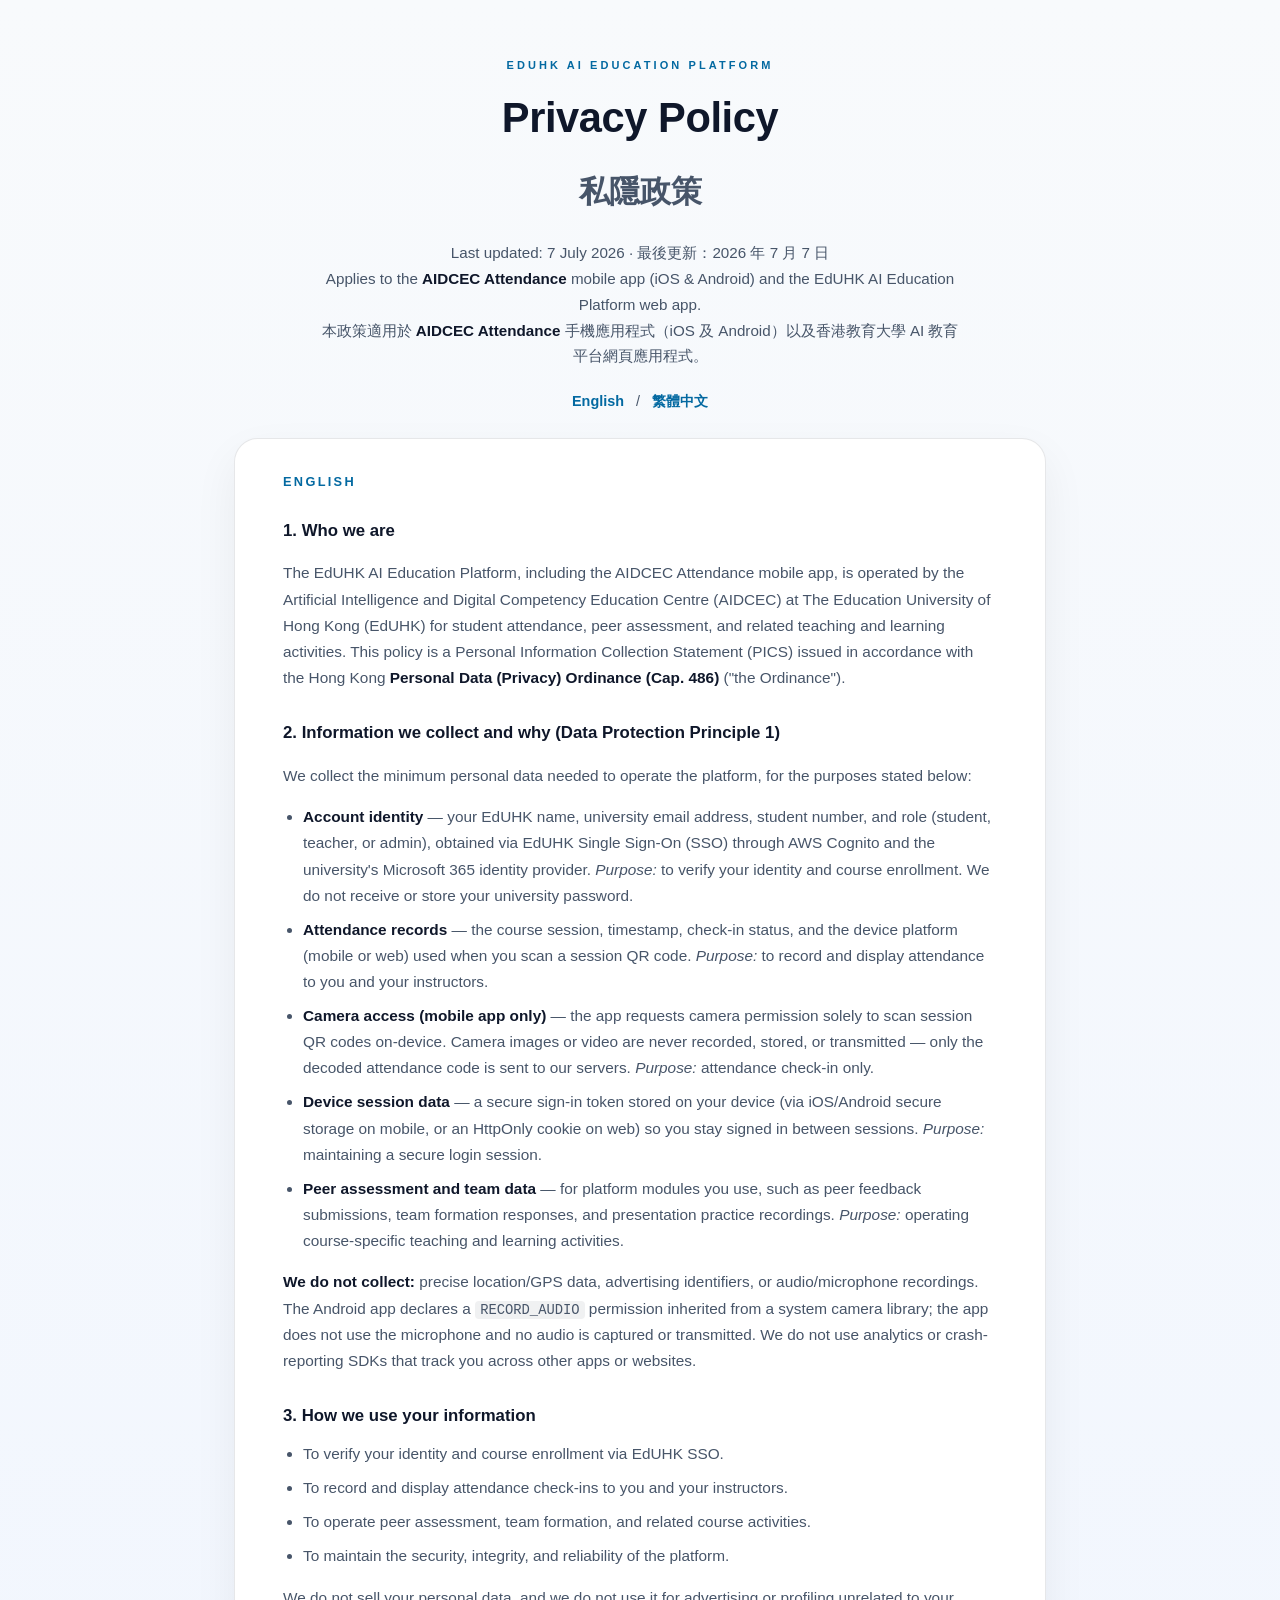
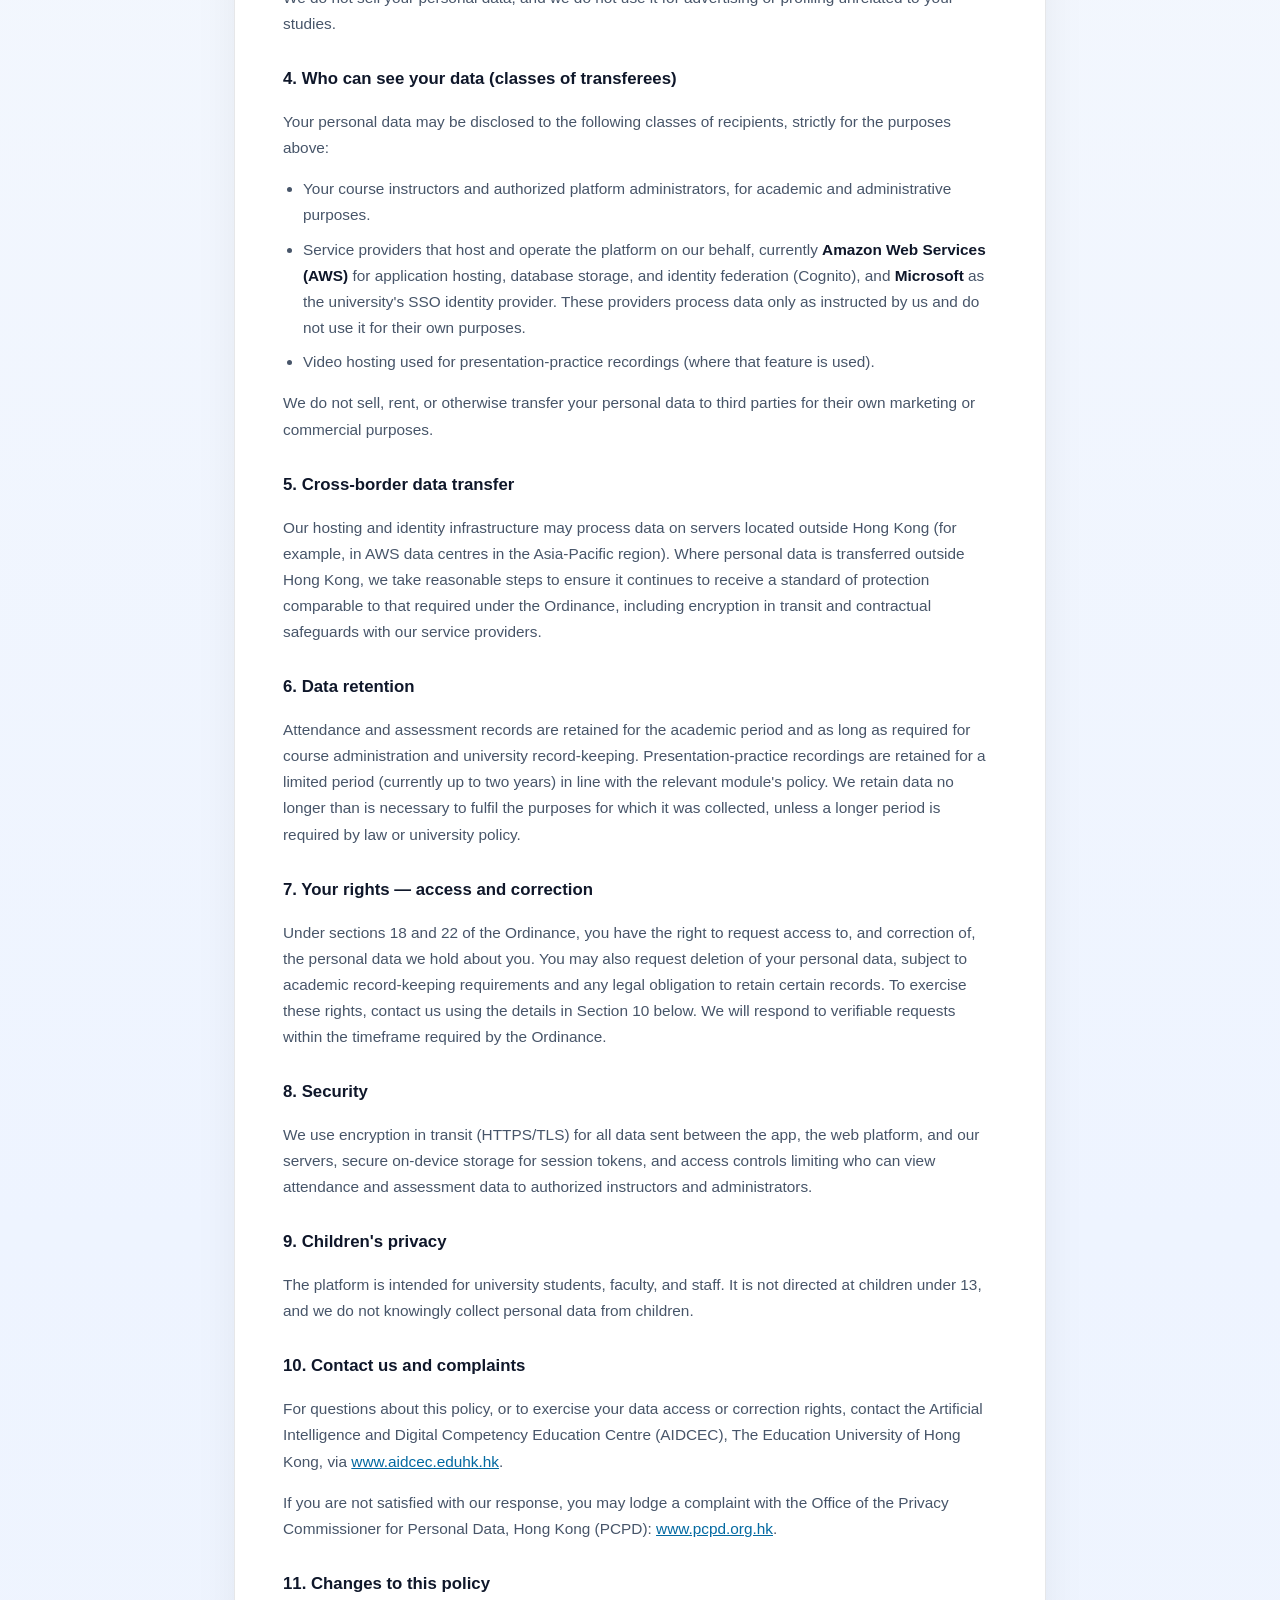
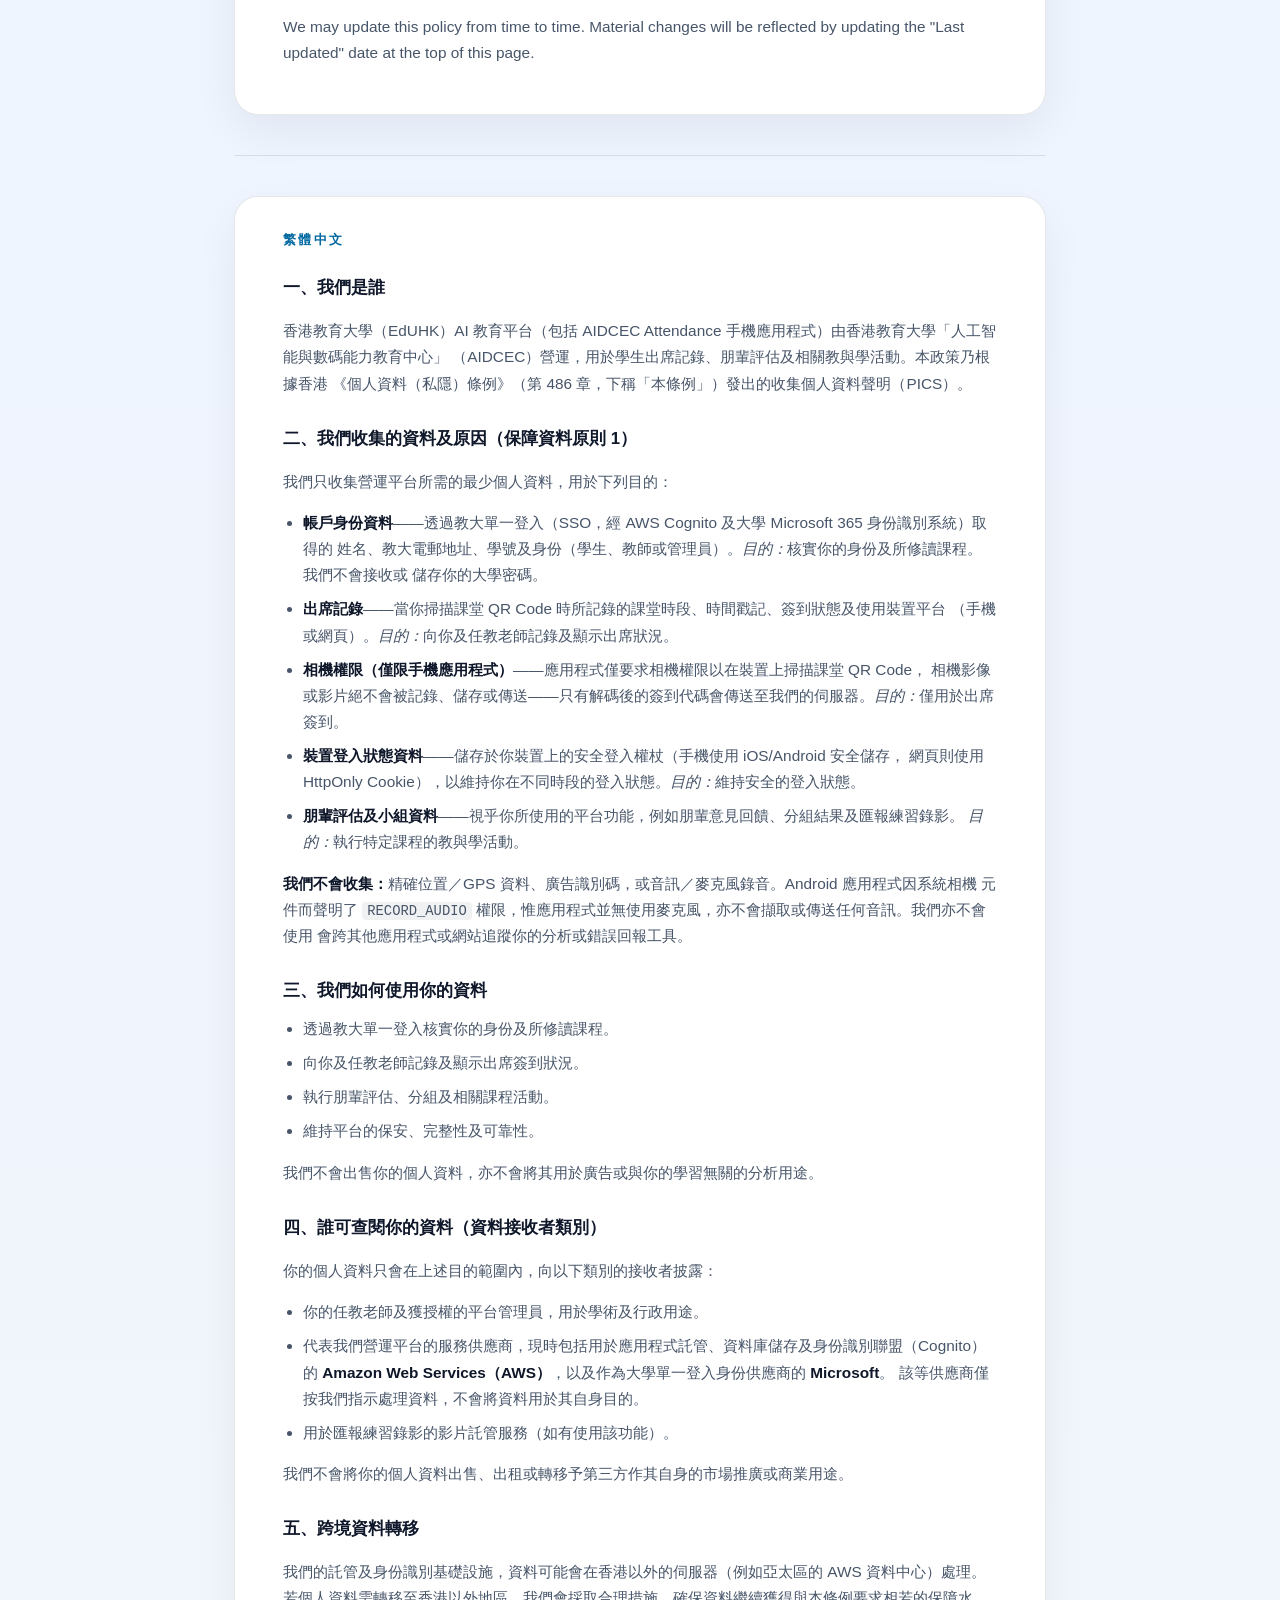
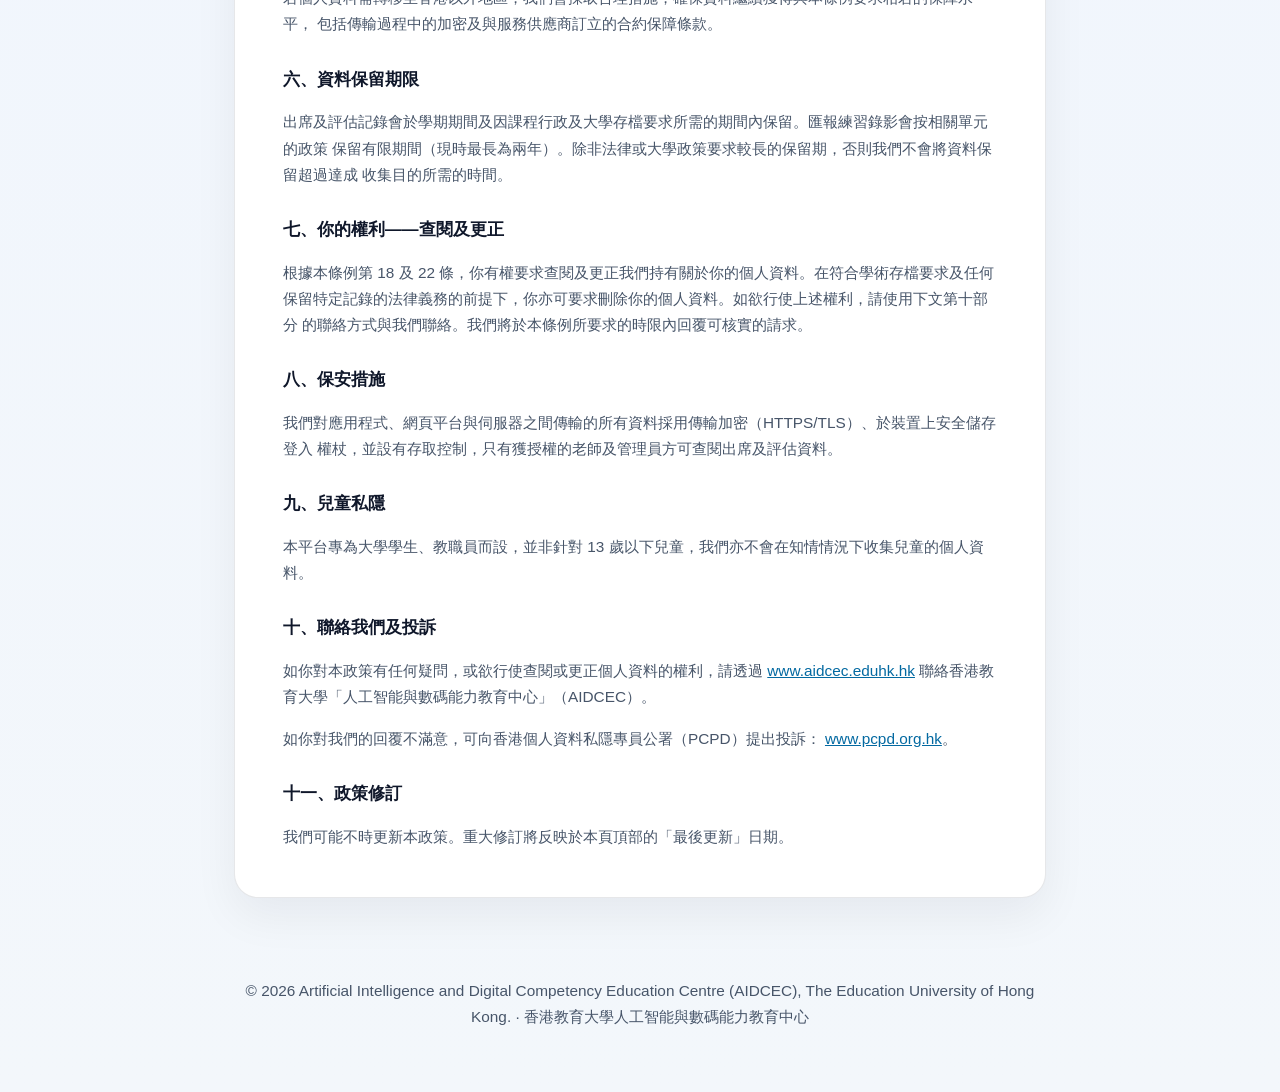
==== index.html @ 1d92e25e "Add bilingual (EN/繁體中文) privacy policy for AIDCEC Attendance Co-authored-by: Cursor <cursoragent@cur" ====
<!DOCTYPE html>
<html lang="en">
<head>
<meta charset="UTF-8" />
<meta name="viewport" content="width=device-width, initial-scale=1.0" />
<title>Privacy Policy — AIDCEC Attendance | 私隱政策</title>
<meta name="description" content="Privacy policy for the AIDCEC Attendance mobile app and the EdUHK AI Education Platform, compliant with the Hong Kong Personal Data (Privacy) Ordinance." />
<link rel="stylesheet" href="styles.css" />
</head>
<body>
  <header class="hero">
    <p class="eyebrow">EdUHK AI Education Platform</p>
    <h1>Privacy Policy<br /><span class="zh">私隱政策</span></h1>
    <p class="meta">
      Last updated: 7 July 2026 &middot; 最後更新：2026 年 7 月 7 日<br />
      Applies to the <strong>AIDCEC Attendance</strong> mobile app (iOS &amp; Android) and the EdUHK AI Education Platform web app.<br />
      本政策適用於 <strong>AIDCEC Attendance</strong> 手機應用程式（iOS 及 Android）以及香港教育大學 AI 教育平台網頁應用程式。
    </p>
    <nav class="lang-jump" aria-label="Language sections">
      <a href="#en">English</a>
      <span aria-hidden="true">/</span>
      <a href="#zh">繁體中文</a>
    </nav>
  </header>

  <main>
    <article id="en" lang="en">
      <h2 class="lang-title">English</h2>

      <section>
        <h3>1. Who we are</h3>
        <p>
          The EdUHK AI Education Platform, including the AIDCEC Attendance mobile app, is operated by the
          Artificial Intelligence and Digital Competency Education Centre (AIDCEC) at The Education University
          of Hong Kong (EdUHK) for student attendance, peer assessment, and related teaching and learning
          activities. This policy is a Personal Information Collection Statement (PICS) issued in accordance
          with the Hong Kong <strong>Personal Data (Privacy) Ordinance (Cap. 486)</strong> ("the Ordinance").
        </p>
      </section>

      <section>
        <h3>2. Information we collect and why (Data Protection Principle 1)</h3>
        <p>We collect the minimum personal data needed to operate the platform, for the purposes stated below:</p>
        <ul>
          <li>
            <strong>Account identity</strong> — your EdUHK name, university email address, student number, and
            role (student, teacher, or admin), obtained via EdUHK Single Sign-On (SSO) through AWS Cognito and
            the university's Microsoft 365 identity provider. <em>Purpose:</em> to verify your identity and
            course enrollment. We do not receive or store your university password.
          </li>
          <li>
            <strong>Attendance records</strong> — the course session, timestamp, check-in status, and the
            device platform (mobile or web) used when you scan a session QR code. <em>Purpose:</em> to record
            and display attendance to you and your instructors.
          </li>
          <li>
            <strong>Camera access (mobile app only)</strong> — the app requests camera permission solely to scan
            session QR codes on-device. Camera images or video are never recorded, stored, or transmitted — only
            the decoded attendance code is sent to our servers. <em>Purpose:</em> attendance check-in only.
          </li>
          <li>
            <strong>Device session data</strong> — a secure sign-in token stored on your device (via iOS/Android
            secure storage on mobile, or an HttpOnly cookie on web) so you stay signed in between sessions.
            <em>Purpose:</em> maintaining a secure login session.
          </li>
          <li>
            <strong>Peer assessment and team data</strong> — for platform modules you use, such as peer feedback
            submissions, team formation responses, and presentation practice recordings. <em>Purpose:</em>
            operating course-specific teaching and learning activities.
          </li>
        </ul>
        <p>
          <strong>We do not collect:</strong> precise location/GPS data, advertising identifiers, or
          audio/microphone recordings. The Android app declares a <code>RECORD_AUDIO</code> permission inherited
          from a system camera library; the app does not use the microphone and no audio is captured or
          transmitted. We do not use analytics or crash-reporting SDKs that track you across other apps or
          websites.
        </p>
      </section>

      <section>
        <h3>3. How we use your information</h3>
        <ul>
          <li>To verify your identity and course enrollment via EdUHK SSO.</li>
          <li>To record and display attendance check-ins to you and your instructors.</li>
          <li>To operate peer assessment, team formation, and related course activities.</li>
          <li>To maintain the security, integrity, and reliability of the platform.</li>
        </ul>
        <p>We do not sell your personal data, and we do not use it for advertising or profiling unrelated to your studies.</p>
      </section>

      <section>
        <h3>4. Who can see your data (classes of transferees)</h3>
        <p>Your personal data may be disclosed to the following classes of recipients, strictly for the purposes above:</p>
        <ul>
          <li>Your course instructors and authorized platform administrators, for academic and administrative purposes.</li>
          <li>
            Service providers that host and operate the platform on our behalf, currently
            <strong> Amazon Web Services (AWS)</strong> for application hosting, database storage, and identity
            federation (Cognito), and <strong>Microsoft</strong> as the university's SSO identity provider. These
            providers process data only as instructed by us and do not use it for their own purposes.
          </li>
          <li>Video hosting used for presentation-practice recordings (where that feature is used).</li>
        </ul>
        <p>We do not sell, rent, or otherwise transfer your personal data to third parties for their own marketing or commercial purposes.</p>
      </section>

      <section>
        <h3>5. Cross-border data transfer</h3>
        <p>
          Our hosting and identity infrastructure may process data on servers located outside Hong Kong (for
          example, in AWS data centres in the Asia-Pacific region). Where personal data is transferred outside
          Hong Kong, we take reasonable steps to ensure it continues to receive a standard of protection
          comparable to that required under the Ordinance, including encryption in transit and contractual
          safeguards with our service providers.
        </p>
      </section>

      <section>
        <h3>6. Data retention</h3>
        <p>
          Attendance and assessment records are retained for the academic period and as long as required for
          course administration and university record-keeping. Presentation-practice recordings are retained
          for a limited period (currently up to two years) in line with the relevant module's policy. We
          retain data no longer than is necessary to fulfil the purposes for which it was collected, unless a
          longer period is required by law or university policy.
        </p>
      </section>

      <section>
        <h3>7. Your rights — access and correction</h3>
        <p>
          Under sections 18 and 22 of the Ordinance, you have the right to request access to, and correction
          of, the personal data we hold about you. You may also request deletion of your personal data, subject
          to academic record-keeping requirements and any legal obligation to retain certain records. To
          exercise these rights, contact us using the details in Section 10 below. We will respond to
          verifiable requests within the timeframe required by the Ordinance.
        </p>
      </section>

      <section>
        <h3>8. Security</h3>
        <p>
          We use encryption in transit (HTTPS/TLS) for all data sent between the app, the web platform, and our
          servers, secure on-device storage for session tokens, and access controls limiting who can view
          attendance and assessment data to authorized instructors and administrators.
        </p>
      </section>

      <section>
        <h3>9. Children's privacy</h3>
        <p>
          The platform is intended for university students, faculty, and staff. It is not directed at children
          under 13, and we do not knowingly collect personal data from children.
        </p>
      </section>

      <section>
        <h3>10. Contact us and complaints</h3>
        <p>
          For questions about this policy, or to exercise your data access or correction rights, contact the
          Artificial Intelligence and Digital Competency Education Centre (AIDCEC), The Education University of
          Hong Kong, via
          <a href="https://www.aidcec.eduhk.hk" target="_blank" rel="noopener noreferrer">www.aidcec.eduhk.hk</a>.
        </p>
        <p>
          If you are not satisfied with our response, you may lodge a complaint with the Office of the Privacy
          Commissioner for Personal Data, Hong Kong (PCPD):
          <a href="https://www.pcpd.org.hk" target="_blank" rel="noopener noreferrer">www.pcpd.org.hk</a>.
        </p>
      </section>

      <section>
        <h3>11. Changes to this policy</h3>
        <p>
          We may update this policy from time to time. Material changes will be reflected by updating the
          "Last updated" date at the top of this page.
        </p>
      </section>
    </article>

    <hr class="divider" />

    <article id="zh" lang="zh-Hant">
      <h2 class="lang-title">繁體中文</h2>

      <section>
        <h3>一、我們是誰</h3>
        <p>
          香港教育大學（EdUHK）AI 教育平台（包括 AIDCEC Attendance 手機應用程式）由香港教育大學「人工智能與數碼能力教育中心」
          （AIDCEC）營運，用於學生出席記錄、朋輩評估及相關教與學活動。本政策乃根據香港
          《個人資料（私隱）條例》（第 486 章，下稱「本條例」）發出的收集個人資料聲明（PICS）。
        </p>
      </section>

      <section>
        <h3>二、我們收集的資料及原因（保障資料原則 1）</h3>
        <p>我們只收集營運平台所需的最少個人資料，用於下列目的：</p>
        <ul>
          <li>
            <strong>帳戶身份資料</strong>——透過教大單一登入（SSO，經 AWS Cognito 及大學 Microsoft 365 身份識別系統）取得的
            姓名、教大電郵地址、學號及身份（學生、教師或管理員）。<em>目的：</em>核實你的身份及所修讀課程。我們不會接收或
            儲存你的大學密碼。
          </li>
          <li>
            <strong>出席記錄</strong>——當你掃描課堂 QR Code 時所記錄的課堂時段、時間戳記、簽到狀態及使用裝置平台
            （手機或網頁）。<em>目的：</em>向你及任教老師記錄及顯示出席狀況。
          </li>
          <li>
            <strong>相機權限（僅限手機應用程式）</strong>——應用程式僅要求相機權限以在裝置上掃描課堂 QR Code，
            相機影像或影片絕不會被記錄、儲存或傳送——只有解碼後的簽到代碼會傳送至我們的伺服器。<em>目的：</em>僅用於出席簽到。
          </li>
          <li>
            <strong>裝置登入狀態資料</strong>——儲存於你裝置上的安全登入權杖（手機使用 iOS/Android 安全儲存，
            網頁則使用 HttpOnly Cookie），以維持你在不同時段的登入狀態。<em>目的：</em>維持安全的登入狀態。
          </li>
          <li>
            <strong>朋輩評估及小組資料</strong>——視乎你所使用的平台功能，例如朋輩意見回饋、分組結果及匯報練習錄影。
            <em>目的：</em>執行特定課程的教與學活動。
          </li>
        </ul>
        <p>
          <strong>我們不會收集：</strong>精確位置／GPS 資料、廣告識別碼，或音訊／麥克風錄音。Android 應用程式因系統相機
          元件而聲明了 <code>RECORD_AUDIO</code> 權限，惟應用程式並無使用麥克風，亦不會擷取或傳送任何音訊。我們亦不會使用
          會跨其他應用程式或網站追蹤你的分析或錯誤回報工具。
        </p>
      </section>

      <section>
        <h3>三、我們如何使用你的資料</h3>
        <ul>
          <li>透過教大單一登入核實你的身份及所修讀課程。</li>
          <li>向你及任教老師記錄及顯示出席簽到狀況。</li>
          <li>執行朋輩評估、分組及相關課程活動。</li>
          <li>維持平台的保安、完整性及可靠性。</li>
        </ul>
        <p>我們不會出售你的個人資料，亦不會將其用於廣告或與你的學習無關的分析用途。</p>
      </section>

      <section>
        <h3>四、誰可查閱你的資料（資料接收者類別）</h3>
        <p>你的個人資料只會在上述目的範圍內，向以下類別的接收者披露：</p>
        <ul>
          <li>你的任教老師及獲授權的平台管理員，用於學術及行政用途。</li>
          <li>
            代表我們營運平台的服務供應商，現時包括用於應用程式託管、資料庫儲存及身份識別聯盟（Cognito）的
            <strong>Amazon Web Services（AWS）</strong>，以及作為大學單一登入身份供應商的 <strong>Microsoft</strong>。
            該等供應商僅按我們指示處理資料，不會將資料用於其自身目的。
          </li>
          <li>用於匯報練習錄影的影片託管服務（如有使用該功能）。</li>
        </ul>
        <p>我們不會將你的個人資料出售、出租或轉移予第三方作其自身的市場推廣或商業用途。</p>
      </section>

      <section>
        <h3>五、跨境資料轉移</h3>
        <p>
          我們的託管及身份識別基礎設施，資料可能會在香港以外的伺服器（例如亞太區的 AWS 資料中心）處理。
          若個人資料需轉移至香港以外地區，我們會採取合理措施，確保資料繼續獲得與本條例要求相若的保障水平，
          包括傳輸過程中的加密及與服務供應商訂立的合約保障條款。
        </p>
      </section>

      <section>
        <h3>六、資料保留期限</h3>
        <p>
          出席及評估記錄會於學期期間及因課程行政及大學存檔要求所需的期間內保留。匯報練習錄影會按相關單元的政策
          保留有限期間（現時最長為兩年）。除非法律或大學政策要求較長的保留期，否則我們不會將資料保留超過達成
          收集目的所需的時間。
        </p>
      </section>

      <section>
        <h3>七、你的權利——查閱及更正</h3>
        <p>
          根據本條例第 18 及 22 條，你有權要求查閱及更正我們持有關於你的個人資料。在符合學術存檔要求及任何
          保留特定記錄的法律義務的前提下，你亦可要求刪除你的個人資料。如欲行使上述權利，請使用下文第十部分
          的聯絡方式與我們聯絡。我們將於本條例所要求的時限內回覆可核實的請求。
        </p>
      </section>

      <section>
        <h3>八、保安措施</h3>
        <p>
          我們對應用程式、網頁平台與伺服器之間傳輸的所有資料採用傳輸加密（HTTPS/TLS）、於裝置上安全儲存登入
          權杖，並設有存取控制，只有獲授權的老師及管理員方可查閱出席及評估資料。
        </p>
      </section>

      <section>
        <h3>九、兒童私隱</h3>
        <p>
          本平台專為大學學生、教職員而設，並非針對 13 歲以下兒童，我們亦不會在知情情況下收集兒童的個人資料。
        </p>
      </section>

      <section>
        <h3>十、聯絡我們及投訴</h3>
        <p>
          如你對本政策有任何疑問，或欲行使查閱或更正個人資料的權利，請透過
          <a href="https://www.aidcec.eduhk.hk" target="_blank" rel="noopener noreferrer">www.aidcec.eduhk.hk</a>
          聯絡香港教育大學「人工智能與數碼能力教育中心」（AIDCEC）。
        </p>
        <p>
          如你對我們的回覆不滿意，可向香港個人資料私隱專員公署（PCPD）提出投訴：
          <a href="https://www.pcpd.org.hk" target="_blank" rel="noopener noreferrer">www.pcpd.org.hk</a>。
        </p>
      </section>

      <section>
        <h3>十一、政策修訂</h3>
        <p>
          我們可能不時更新本政策。重大修訂將反映於本頁頂部的「最後更新」日期。
        </p>
      </section>
    </article>
  </main>

  <footer>
    <p>
      &copy; 2026 Artificial Intelligence and Digital Competency Education Centre (AIDCEC), The Education
      University of Hong Kong. &middot;
      香港教育大學人工智能與數碼能力教育中心
    </p>
  </footer>
</body>
</html>
---- styles.css ----
:root {
  color-scheme: light;
  --ink: #0f172a;
  --muted: #475569;
  --accent: #0369a1;
  --border: rgba(15, 23, 42, 0.1);
  --surface: #ffffff;
}

* {
  box-sizing: border-box;
}

body {
  margin: 0;
  font-family: -apple-system, BlinkMacSystemFont, "Segoe UI", "PingFang HK", "Microsoft JhengHei",
    "Noto Sans HK", Roboto, sans-serif;
  color: var(--ink);
  background: linear-gradient(180deg, #f8fafc, #eef4ff 48%, #f3f7fb);
  line-height: 1.7;
}

.hero {
  max-width: 860px;
  margin: 0 auto;
  padding: 56px 24px 24px;
  text-align: center;
}

.eyebrow {
  font-size: 11px;
  font-weight: 600;
  letter-spacing: 0.28em;
  text-transform: uppercase;
  color: var(--accent);
  margin: 0 0 8px;
}

h1 {
  font-size: clamp(1.8rem, 4vw, 2.6rem);
  font-weight: 700;
  margin: 0 0 16px;
  letter-spacing: -0.01em;
}

h1 .zh {
  display: inline-block;
  margin-top: 4px;
  font-size: 0.75em;
  color: var(--muted);
}

.meta {
  color: var(--muted);
  font-size: 0.95rem;
  max-width: 640px;
  margin: 0 auto;
}

.lang-jump {
  margin-top: 20px;
  font-size: 0.9rem;
}

.lang-jump a {
  color: var(--accent);
  text-decoration: none;
  font-weight: 600;
}

.lang-jump a:hover {
  text-decoration: underline;
}

.lang-jump span {
  margin: 0 8px;
  color: var(--muted);
}

main {
  max-width: 860px;
  margin: 0 auto;
  padding: 0 24px 64px;
}

article {
  background: var(--surface);
  border: 1px solid var(--border);
  border-radius: 24px;
  padding: 32px clamp(20px, 4vw, 48px);
  box-shadow: 0 18px 45px rgba(15, 23, 42, 0.06);
  scroll-margin-top: 24px;
}

.lang-title {
  font-size: 0.8rem;
  font-weight: 700;
  text-transform: uppercase;
  letter-spacing: 0.18em;
  color: var(--accent);
  margin: 0 0 24px;
}

section {
  margin-bottom: 28px;
}

section:last-child {
  margin-bottom: 0;
}

h3 {
  font-size: 1.05rem;
  font-weight: 600;
  margin: 0 0 10px;
}

p, li {
  color: var(--muted);
  font-size: 0.96rem;
}

ul {
  padding-left: 1.25em;
  margin: 8px 0;
}

li {
  margin-bottom: 8px;
}

li:last-child {
  margin-bottom: 0;
}

strong {
  color: var(--ink);
}

code {
  background: rgba(15, 23, 42, 0.06);
  border-radius: 4px;
  padding: 1px 5px;
  font-size: 0.9em;
}

a {
  color: var(--accent);
}

.divider {
  max-width: 860px;
  margin: 40px auto;
  border: none;
  border-top: 1px solid var(--border);
}

footer {
  max-width: 860px;
  margin: 0 auto;
  padding: 0 24px 48px;
  text-align: center;
  color: var(--muted);
  font-size: 0.82rem;
}

@media (max-width: 640px) {
  article {
    border-radius: 16px;
  }
}
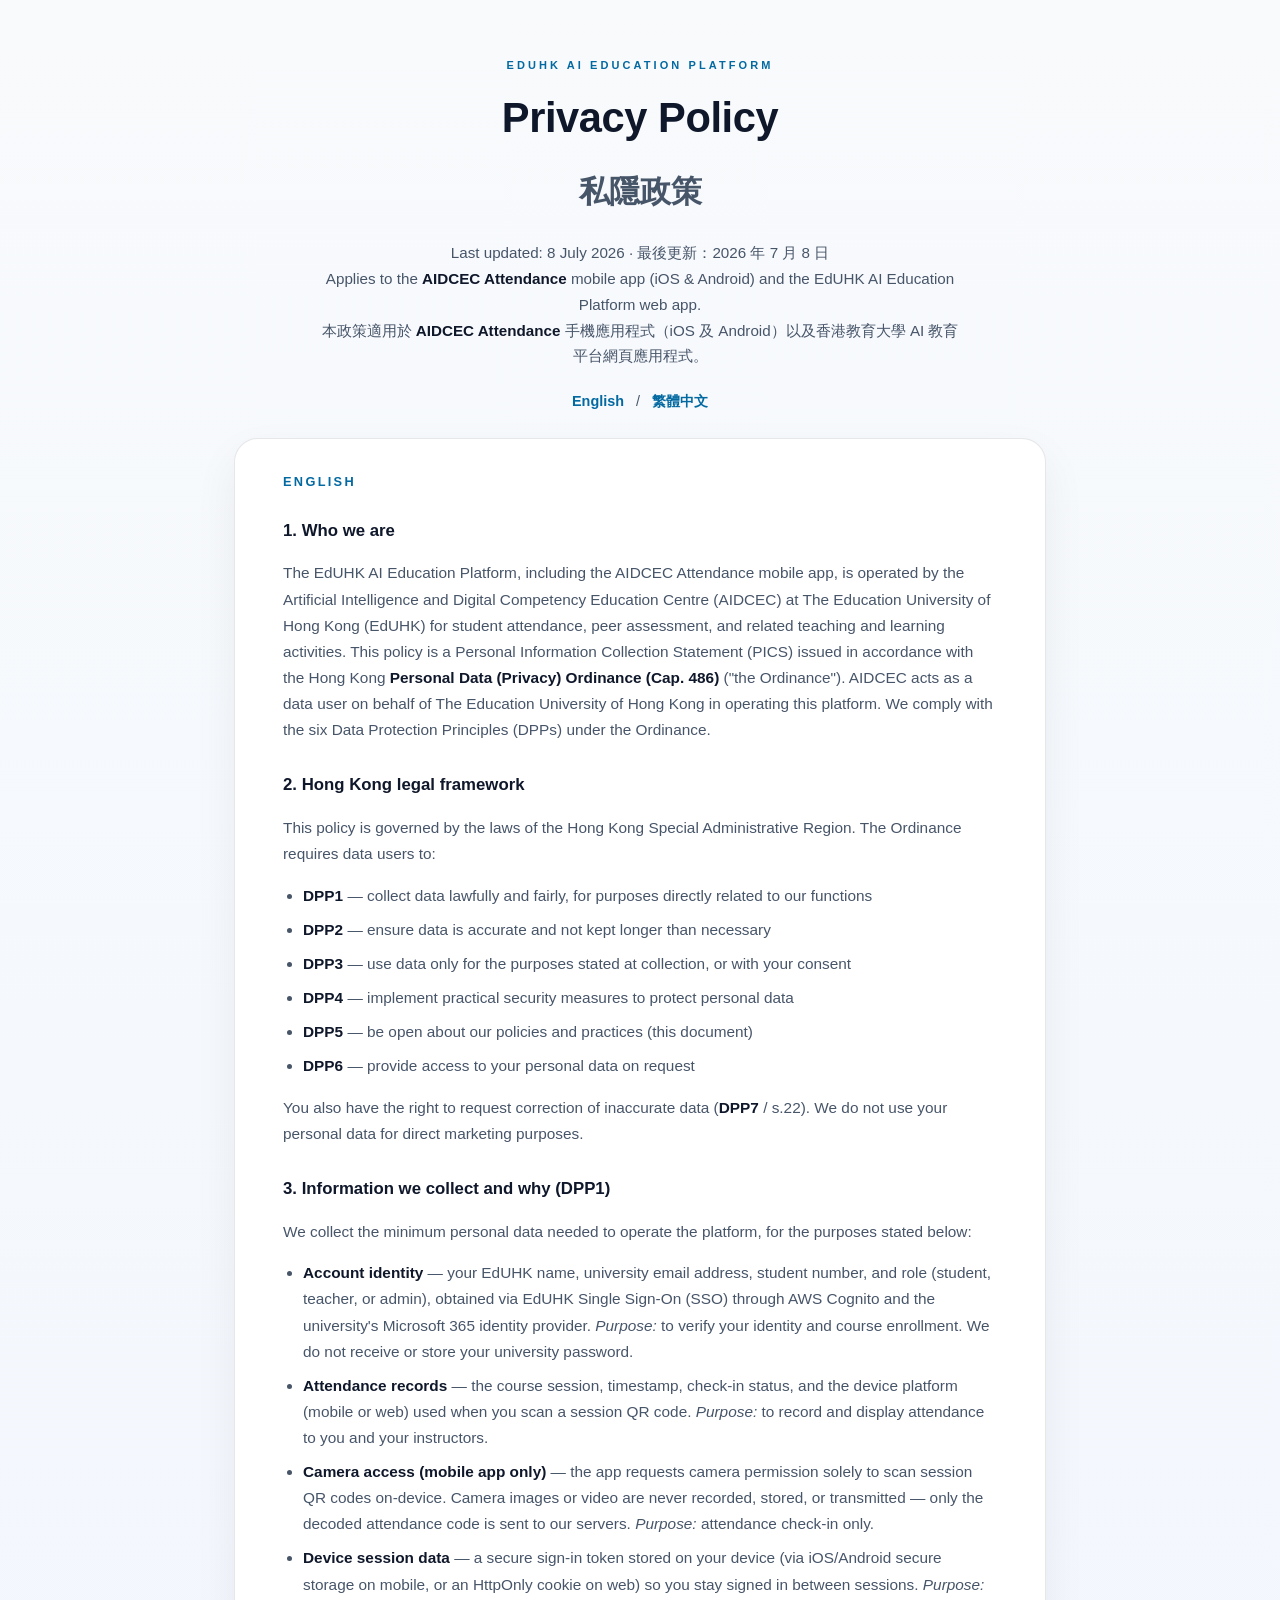
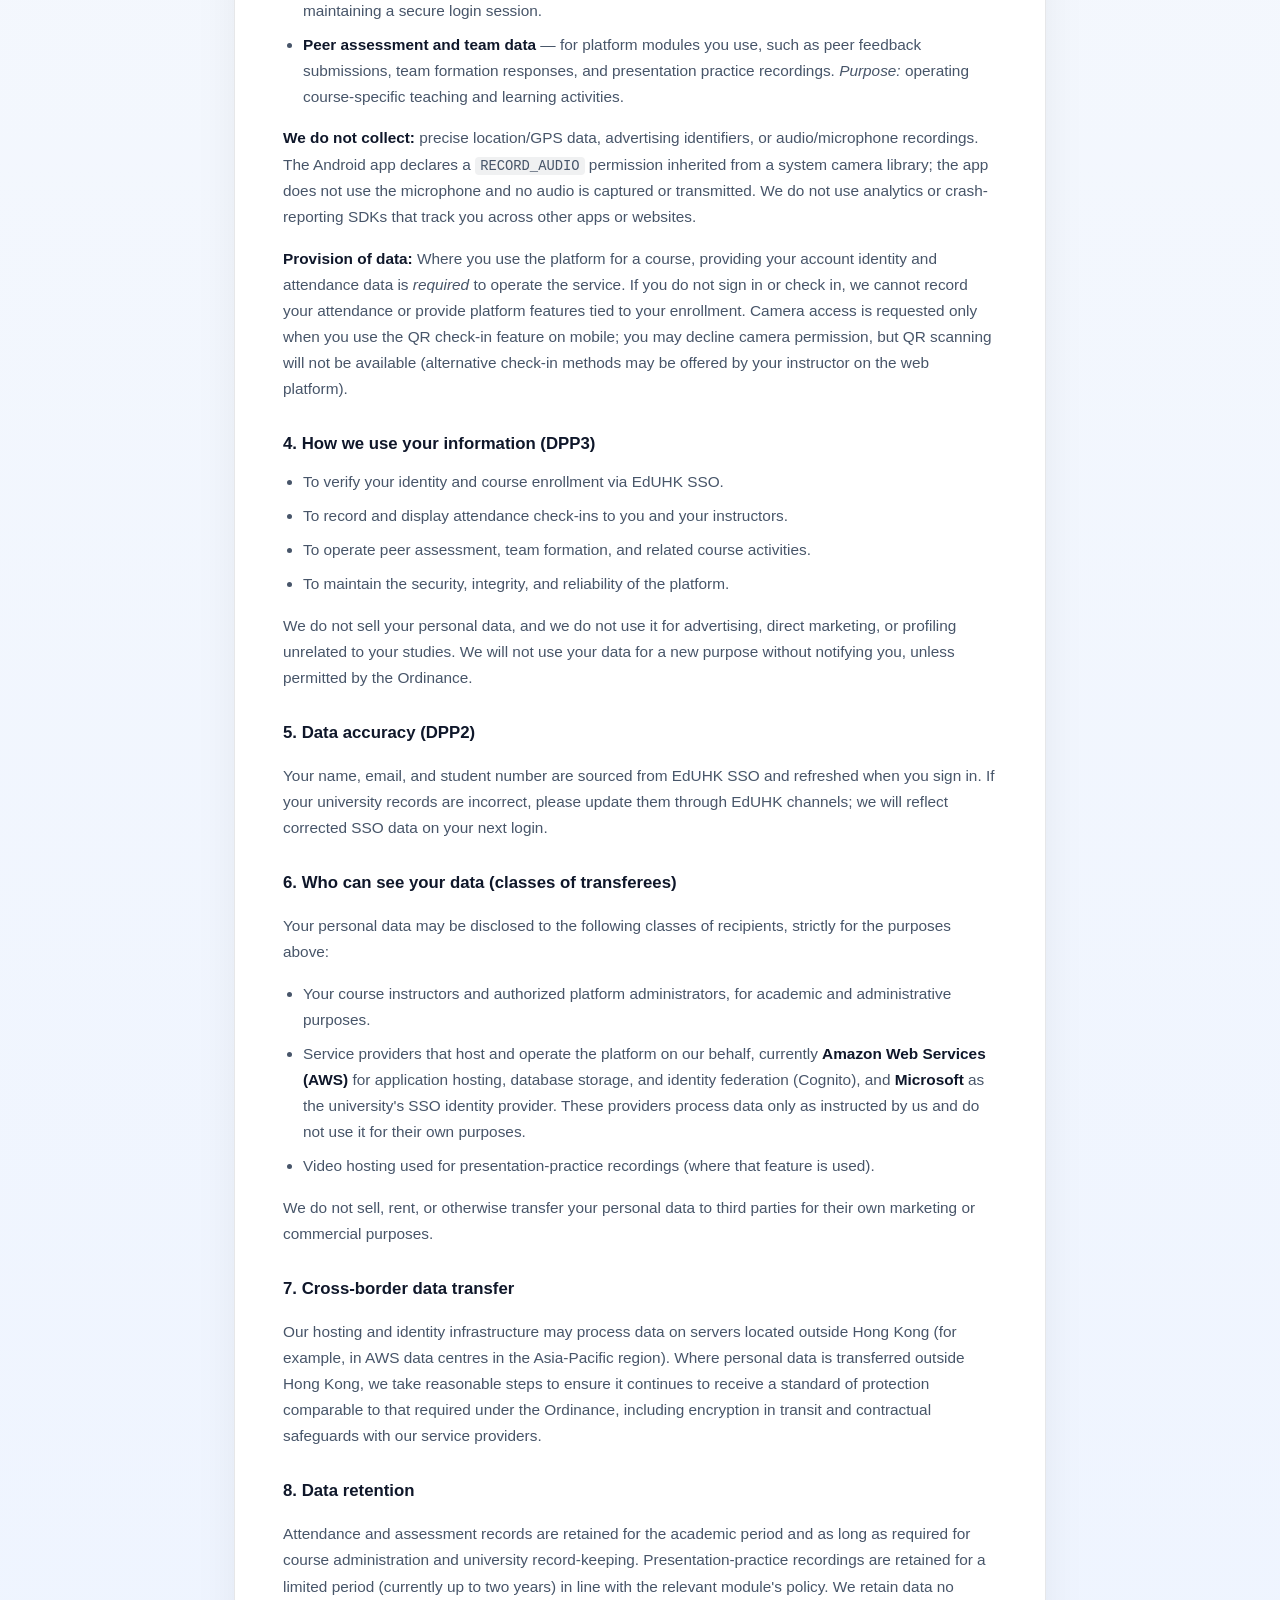
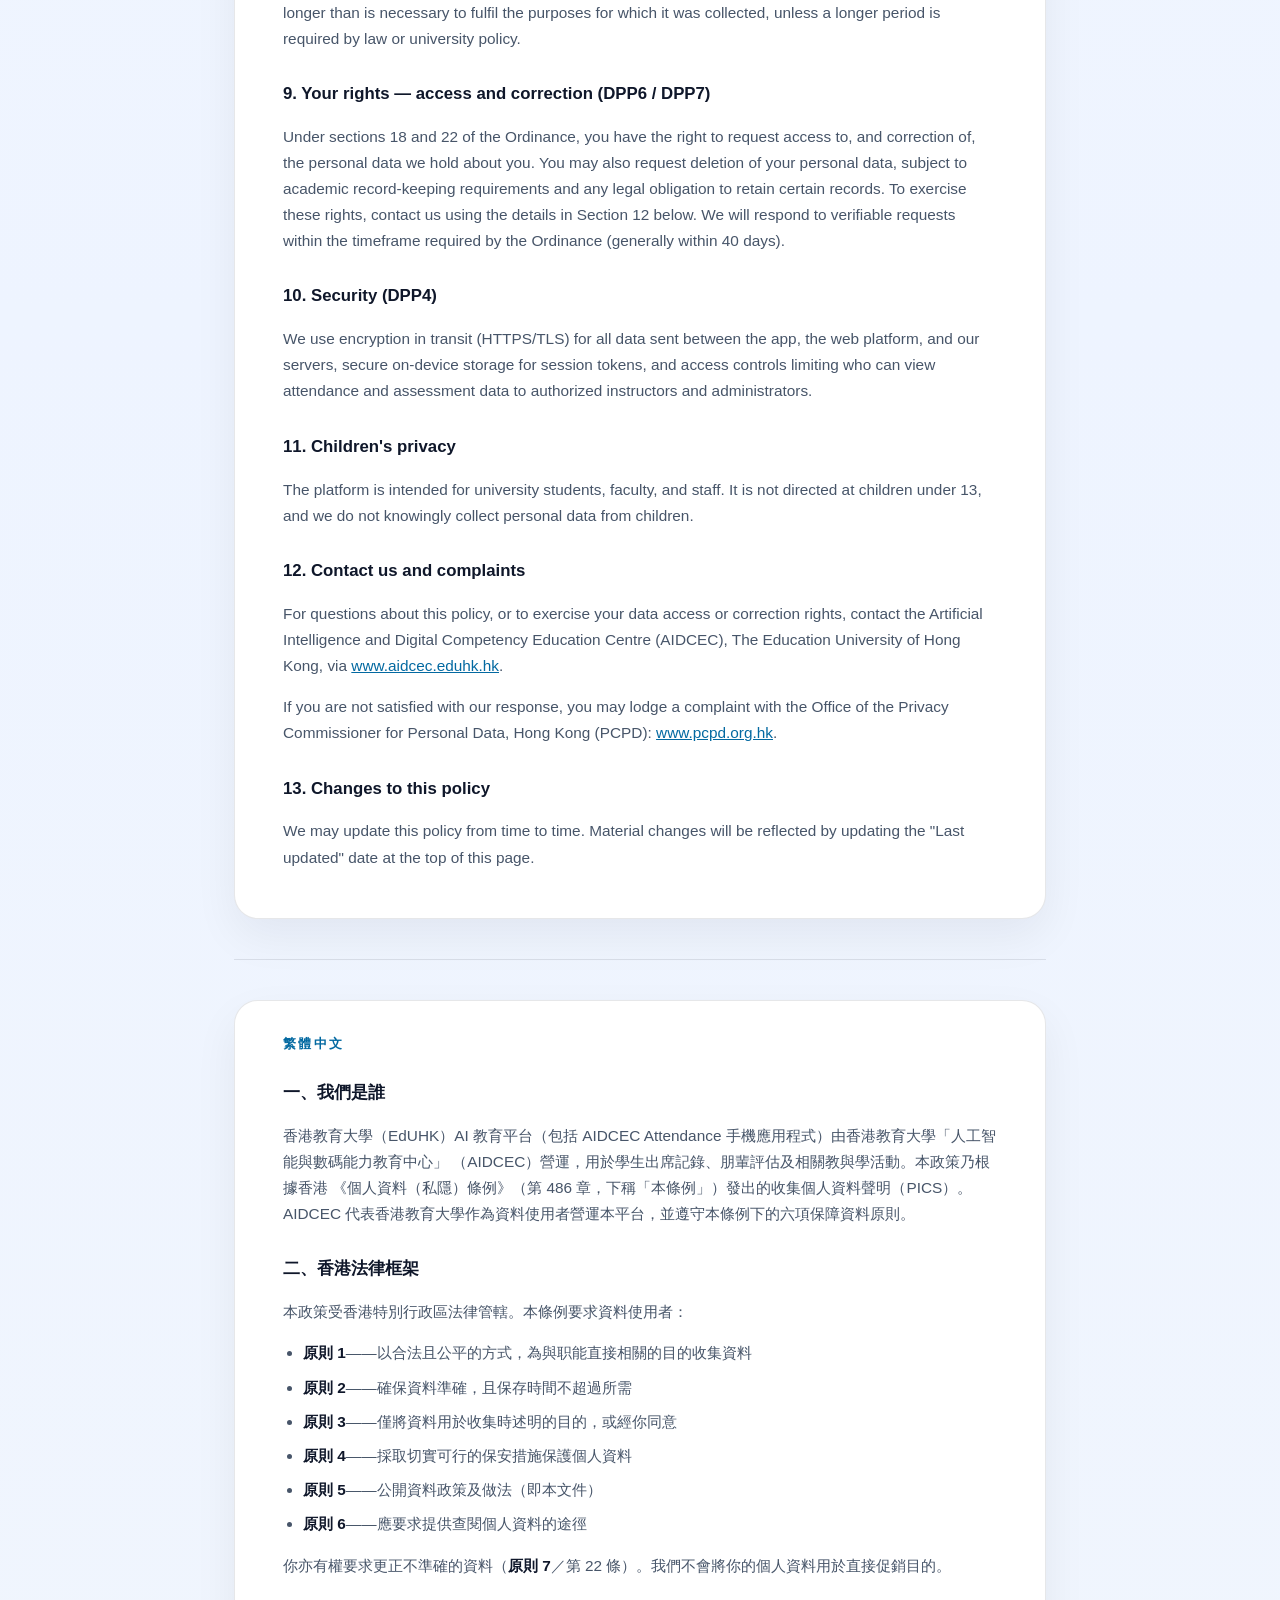
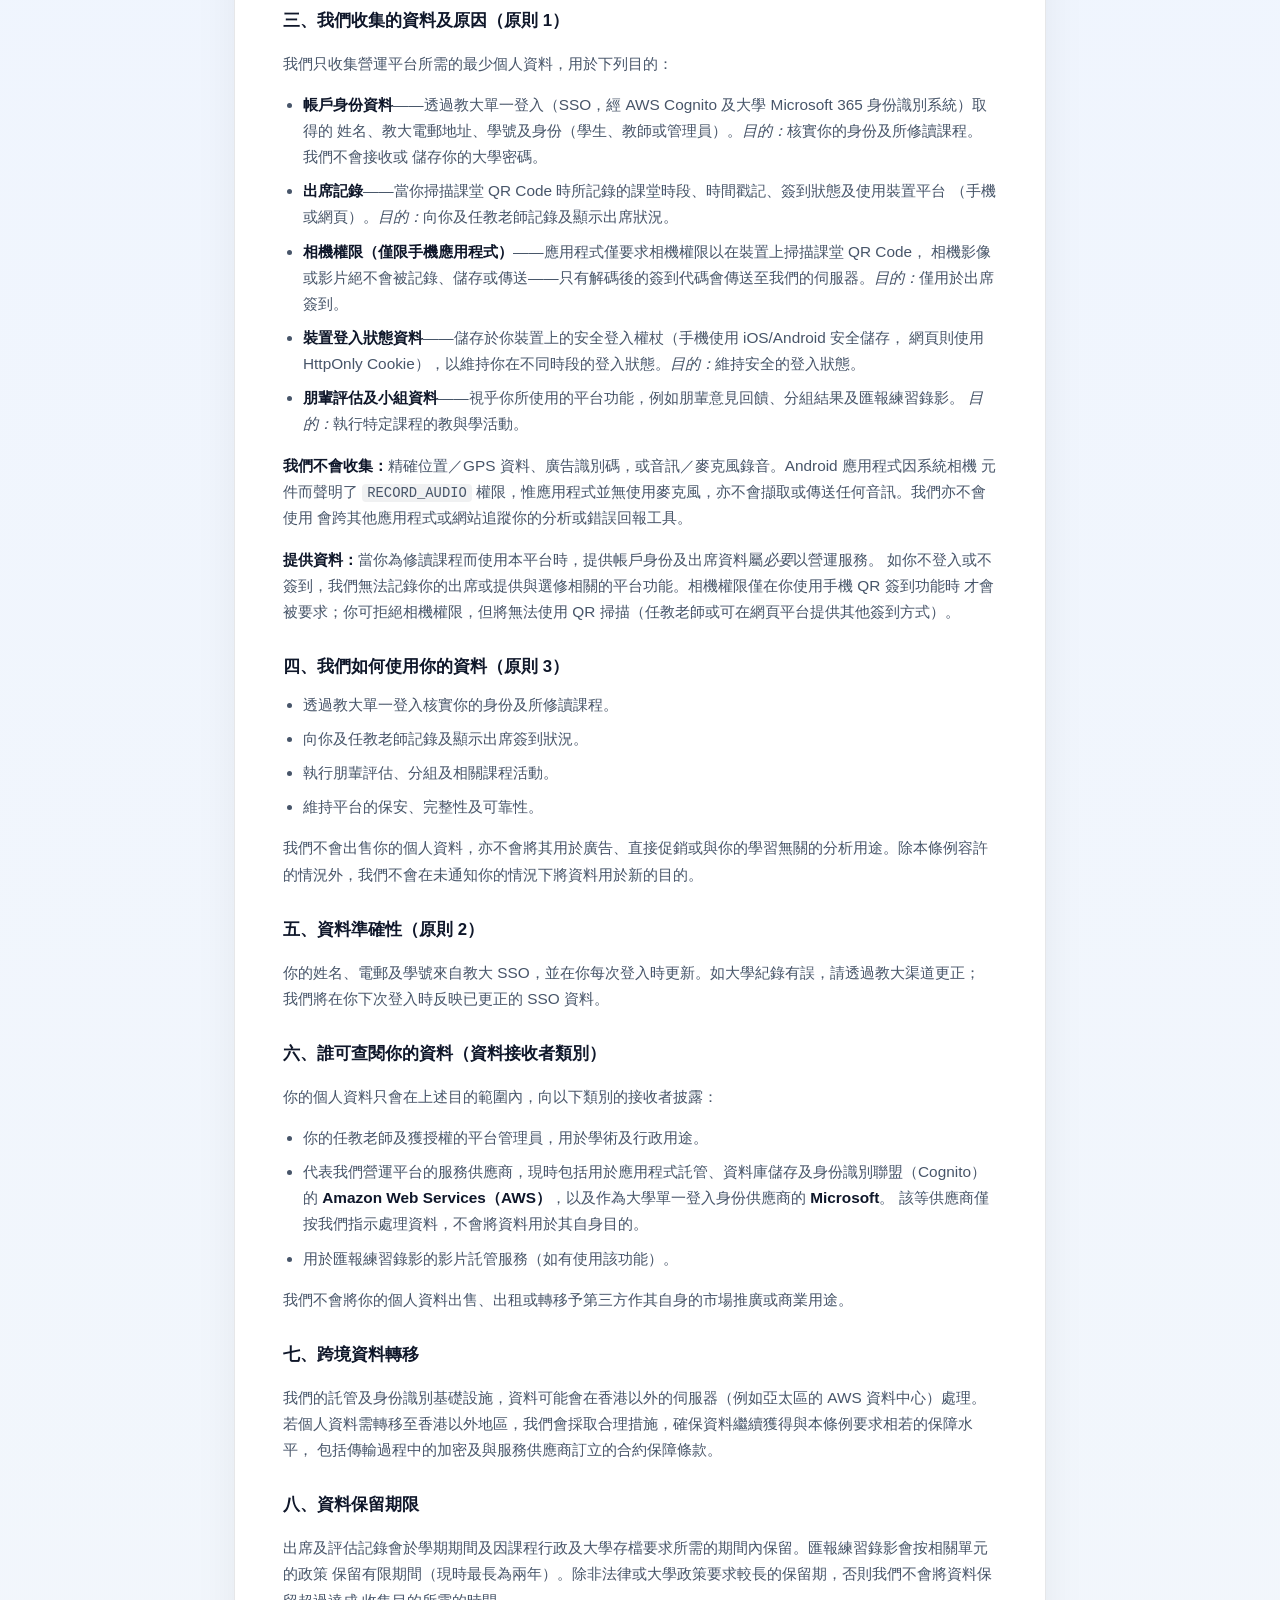
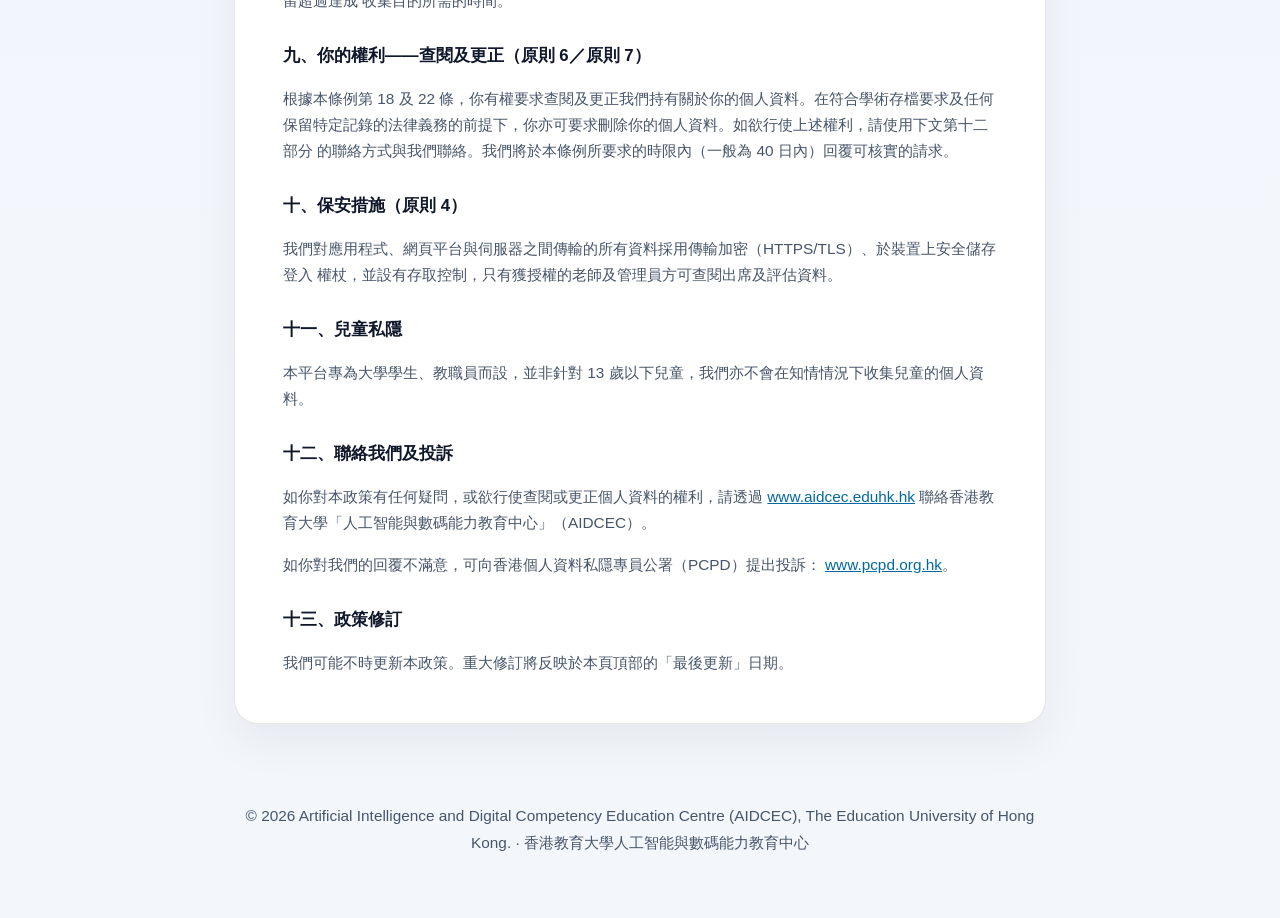
==== commit 457bce26: "Strengthen HK PDPO framework: DPP1-7, PICS, mandatory provision, direct marketing Co-authored-by: Cu" ====
--- a/index.html
+++ b/index.html
@@ -12,7 +12,7 @@
     <p class="eyebrow">EdUHK AI Education Platform</p>
     <h1>Privacy Policy<br /><span class="zh">私隱政策</span></h1>
     <p class="meta">
-      Last updated: 7 July 2026 &middot; 最後更新：2026 年 7 月 7 日<br />
+      Last updated: 8 July 2026 &middot; 最後更新：2026 年 7 月 8 日<br />
       Applies to the <strong>AIDCEC Attendance</strong> mobile app (iOS &amp; Android) and the EdUHK AI Education Platform web app.<br />
       本政策適用於 <strong>AIDCEC Attendance</strong> 手機應用程式（iOS 及 Android）以及香港教育大學 AI 教育平台網頁應用程式。
     </p>
@@ -35,11 +35,33 @@
           of Hong Kong (EdUHK) for student attendance, peer assessment, and related teaching and learning
           activities. This policy is a Personal Information Collection Statement (PICS) issued in accordance
           with the Hong Kong <strong>Personal Data (Privacy) Ordinance (Cap. 486)</strong> ("the Ordinance").
-        </p>
-      </section>
-
-      <section>
-        <h3>2. Information we collect and why (Data Protection Principle 1)</h3>
+          AIDCEC acts as a data user on behalf of The Education University of Hong Kong in operating this
+          platform. We comply with the six Data Protection Principles (DPPs) under the Ordinance.
+        </p>
+      </section>
+
+      <section>
+        <h3>2. Hong Kong legal framework</h3>
+        <p>
+          This policy is governed by the laws of the Hong Kong Special Administrative Region. The Ordinance
+          requires data users to:
+        </p>
+        <ul>
+          <li><strong>DPP1</strong> — collect data lawfully and fairly, for purposes directly related to our functions</li>
+          <li><strong>DPP2</strong> — ensure data is accurate and not kept longer than necessary</li>
+          <li><strong>DPP3</strong> — use data only for the purposes stated at collection, or with your consent</li>
+          <li><strong>DPP4</strong> — implement practical security measures to protect personal data</li>
+          <li><strong>DPP5</strong> — be open about our policies and practices (this document)</li>
+          <li><strong>DPP6</strong> — provide access to your personal data on request</li>
+        </ul>
+        <p>
+          You also have the right to request correction of inaccurate data (<strong>DPP7</strong> / s.22).
+          We do not use your personal data for direct marketing purposes.
+        </p>
+      </section>
+
+      <section>
+        <h3>3. Information we collect and why (DPP1)</h3>
         <p>We collect the minimum personal data needed to operate the platform, for the purposes stated below:</p>
         <ul>
           <li>
@@ -76,27 +98,44 @@
           transmitted. We do not use analytics or crash-reporting SDKs that track you across other apps or
           websites.
         </p>
-      </section>
-
-      <section>
-        <h3>3. How we use your information</h3>
+        <p>
+          <strong>Provision of data:</strong> Where you use the platform for a course, providing your account
+          identity and attendance data is <em>required</em> to operate the service. If you do not sign in or
+          check in, we cannot record your attendance or provide platform features tied to your enrollment.
+          Camera access is requested only when you use the QR check-in feature on mobile; you may decline
+          camera permission, but QR scanning will not be available (alternative check-in methods may be offered
+          by your instructor on the web platform).
+        </p>
+      </section>
+
+      <section>
+        <h3>4. How we use your information (DPP3)</h3>
         <ul>
           <li>To verify your identity and course enrollment via EdUHK SSO.</li>
           <li>To record and display attendance check-ins to you and your instructors.</li>
           <li>To operate peer assessment, team formation, and related course activities.</li>
           <li>To maintain the security, integrity, and reliability of the platform.</li>
         </ul>
-        <p>We do not sell your personal data, and we do not use it for advertising or profiling unrelated to your studies.</p>
-      </section>
-
-      <section>
-        <h3>4. Who can see your data (classes of transferees)</h3>
+        <p>We do not sell your personal data, and we do not use it for advertising, direct marketing, or profiling unrelated to your studies. We will not use your data for a new purpose without notifying you, unless permitted by the Ordinance.</p>
+      </section>
+
+      <section>
+        <h3>5. Data accuracy (DPP2)</h3>
+        <p>
+          Your name, email, and student number are sourced from EdUHK SSO and refreshed when you sign in.
+          If your university records are incorrect, please update them through EdUHK channels; we will reflect
+          corrected SSO data on your next login.
+        </p>
+      </section>
+
+      <section>
+        <h3>6. Who can see your data (classes of transferees)</h3>
         <p>Your personal data may be disclosed to the following classes of recipients, strictly for the purposes above:</p>
         <ul>
           <li>Your course instructors and authorized platform administrators, for academic and administrative purposes.</li>
           <li>
             Service providers that host and operate the platform on our behalf, currently
-            <strong> Amazon Web Services (AWS)</strong> for application hosting, database storage, and identity
+            <strong>Amazon Web Services (AWS)</strong> for application hosting, database storage, and identity
             federation (Cognito), and <strong>Microsoft</strong> as the university's SSO identity provider. These
             providers process data only as instructed by us and do not use it for their own purposes.
           </li>
@@ -106,7 +145,7 @@
       </section>
 
       <section>
-        <h3>5. Cross-border data transfer</h3>
+        <h3>7. Cross-border data transfer</h3>
         <p>
           Our hosting and identity infrastructure may process data on servers located outside Hong Kong (for
           example, in AWS data centres in the Asia-Pacific region). Where personal data is transferred outside
@@ -117,7 +156,7 @@
       </section>
 
       <section>
-        <h3>6. Data retention</h3>
+        <h3>8. Data retention</h3>
         <p>
           Attendance and assessment records are retained for the academic period and as long as required for
           course administration and university record-keeping. Presentation-practice recordings are retained
@@ -128,18 +167,18 @@
       </section>
 
       <section>
-        <h3>7. Your rights — access and correction</h3>
+        <h3>9. Your rights — access and correction (DPP6 / DPP7)</h3>
         <p>
           Under sections 18 and 22 of the Ordinance, you have the right to request access to, and correction
           of, the personal data we hold about you. You may also request deletion of your personal data, subject
           to academic record-keeping requirements and any legal obligation to retain certain records. To
-          exercise these rights, contact us using the details in Section 10 below. We will respond to
-          verifiable requests within the timeframe required by the Ordinance.
-        </p>
-      </section>
-
-      <section>
-        <h3>8. Security</h3>
+          exercise these rights, contact us using the details in Section 12 below. We will respond to
+          verifiable requests within the timeframe required by the Ordinance (generally within 40 days).
+        </p>
+      </section>
+
+      <section>
+        <h3>10. Security (DPP4)</h3>
         <p>
           We use encryption in transit (HTTPS/TLS) for all data sent between the app, the web platform, and our
           servers, secure on-device storage for session tokens, and access controls limiting who can view
@@ -148,7 +187,7 @@
       </section>
 
       <section>
-        <h3>9. Children's privacy</h3>
+        <h3>11. Children's privacy</h3>
         <p>
           The platform is intended for university students, faculty, and staff. It is not directed at children
           under 13, and we do not knowingly collect personal data from children.
@@ -156,7 +195,7 @@
       </section>
 
       <section>
-        <h3>10. Contact us and complaints</h3>
+        <h3>12. Contact us and complaints</h3>
         <p>
           For questions about this policy, or to exercise your data access or correction rights, contact the
           Artificial Intelligence and Digital Competency Education Centre (AIDCEC), The Education University of
@@ -171,7 +210,7 @@
       </section>
 
       <section>
-        <h3>11. Changes to this policy</h3>
+        <h3>13. Changes to this policy</h3>
         <p>
           We may update this policy from time to time. Material changes will be reflected by updating the
           "Last updated" date at the top of this page.
@@ -190,11 +229,28 @@
           香港教育大學（EdUHK）AI 教育平台（包括 AIDCEC Attendance 手機應用程式）由香港教育大學「人工智能與數碼能力教育中心」
           （AIDCEC）營運，用於學生出席記錄、朋輩評估及相關教與學活動。本政策乃根據香港
           《個人資料（私隱）條例》（第 486 章，下稱「本條例」）發出的收集個人資料聲明（PICS）。
-        </p>
-      </section>
-
-      <section>
-        <h3>二、我們收集的資料及原因（保障資料原則 1）</h3>
+          AIDCEC 代表香港教育大學作為資料使用者營運本平台，並遵守本條例下的六項保障資料原則。
+        </p>
+      </section>
+
+      <section>
+        <h3>二、香港法律框架</h3>
+        <p>本政策受香港特別行政區法律管轄。本條例要求資料使用者：</p>
+        <ul>
+          <li><strong>原則 1</strong>——以合法且公平的方式，為與职能直接相關的目的收集資料</li>
+          <li><strong>原則 2</strong>——確保資料準確，且保存時間不超過所需</li>
+          <li><strong>原則 3</strong>——僅將資料用於收集時述明的目的，或經你同意</li>
+          <li><strong>原則 4</strong>——採取切實可行的保安措施保護個人資料</li>
+          <li><strong>原則 5</strong>——公開資料政策及做法（即本文件）</li>
+          <li><strong>原則 6</strong>——應要求提供查閱個人資料的途徑</li>
+        </ul>
+        <p>
+          你亦有權要求更正不準確的資料（<strong>原則 7</strong>／第 22 條）。我們不會將你的個人資料用於直接促銷目的。
+        </p>
+      </section>
+
+      <section>
+        <h3>三、我們收集的資料及原因（原則 1）</h3>
         <p>我們只收集營運平台所需的最少個人資料，用於下列目的：</p>
         <ul>
           <li>
@@ -224,21 +280,34 @@
           元件而聲明了 <code>RECORD_AUDIO</code> 權限，惟應用程式並無使用麥克風，亦不會擷取或傳送任何音訊。我們亦不會使用
           會跨其他應用程式或網站追蹤你的分析或錯誤回報工具。
         </p>
-      </section>
-
-      <section>
-        <h3>三、我們如何使用你的資料</h3>
+        <p>
+          <strong>提供資料：</strong>當你為修讀課程而使用本平台時，提供帳戶身份及出席資料屬<em>必要</em>以營運服務。
+          如你不登入或不簽到，我們無法記錄你的出席或提供與選修相關的平台功能。相機權限僅在你使用手機 QR 簽到功能時
+          才會被要求；你可拒絕相機權限，但將無法使用 QR 掃描（任教老師或可在網頁平台提供其他簽到方式）。
+        </p>
+      </section>
+
+      <section>
+        <h3>四、我們如何使用你的資料（原則 3）</h3>
         <ul>
           <li>透過教大單一登入核實你的身份及所修讀課程。</li>
           <li>向你及任教老師記錄及顯示出席簽到狀況。</li>
           <li>執行朋輩評估、分組及相關課程活動。</li>
           <li>維持平台的保安、完整性及可靠性。</li>
         </ul>
-        <p>我們不會出售你的個人資料，亦不會將其用於廣告或與你的學習無關的分析用途。</p>
-      </section>
-
-      <section>
-        <h3>四、誰可查閱你的資料（資料接收者類別）</h3>
+        <p>我們不會出售你的個人資料，亦不會將其用於廣告、直接促銷或與你的學習無關的分析用途。除本條例容許的情況外，我們不會在未通知你的情況下將資料用於新的目的。</p>
+      </section>
+
+      <section>
+        <h3>五、資料準確性（原則 2）</h3>
+        <p>
+          你的姓名、電郵及學號來自教大 SSO，並在你每次登入時更新。如大學紀錄有誤，請透過教大渠道更正；
+          我們將在你下次登入時反映已更正的 SSO 資料。
+        </p>
+      </section>
+
+      <section>
+        <h3>六、誰可查閱你的資料（資料接收者類別）</h3>
         <p>你的個人資料只會在上述目的範圍內，向以下類別的接收者披露：</p>
         <ul>
           <li>你的任教老師及獲授權的平台管理員，用於學術及行政用途。</li>
@@ -253,7 +322,7 @@
       </section>
 
       <section>
-        <h3>五、跨境資料轉移</h3>
+        <h3>七、跨境資料轉移</h3>
         <p>
           我們的託管及身份識別基礎設施，資料可能會在香港以外的伺服器（例如亞太區的 AWS 資料中心）處理。
           若個人資料需轉移至香港以外地區，我們會採取合理措施，確保資料繼續獲得與本條例要求相若的保障水平，
@@ -262,7 +331,7 @@
       </section>
 
       <section>
-        <h3>六、資料保留期限</h3>
+        <h3>八、資料保留期限</h3>
         <p>
           出席及評估記錄會於學期期間及因課程行政及大學存檔要求所需的期間內保留。匯報練習錄影會按相關單元的政策
           保留有限期間（現時最長為兩年）。除非法律或大學政策要求較長的保留期，否則我們不會將資料保留超過達成
@@ -271,16 +340,16 @@
       </section>
 
       <section>
-        <h3>七、你的權利——查閱及更正</h3>
+        <h3>九、你的權利——查閱及更正（原則 6／原則 7）</h3>
         <p>
           根據本條例第 18 及 22 條，你有權要求查閱及更正我們持有關於你的個人資料。在符合學術存檔要求及任何
-          保留特定記錄的法律義務的前提下，你亦可要求刪除你的個人資料。如欲行使上述權利，請使用下文第十部分
-          的聯絡方式與我們聯絡。我們將於本條例所要求的時限內回覆可核實的請求。
-        </p>
-      </section>
-
-      <section>
-        <h3>八、保安措施</h3>
+          保留特定記錄的法律義務的前提下，你亦可要求刪除你的個人資料。如欲行使上述權利，請使用下文第十二部分
+          的聯絡方式與我們聯絡。我們將於本條例所要求的時限內（一般為 40 日內）回覆可核實的請求。
+        </p>
+      </section>
+
+      <section>
+        <h3>十、保安措施（原則 4）</h3>
         <p>
           我們對應用程式、網頁平台與伺服器之間傳輸的所有資料採用傳輸加密（HTTPS/TLS）、於裝置上安全儲存登入
           權杖，並設有存取控制，只有獲授權的老師及管理員方可查閱出席及評估資料。
@@ -288,14 +357,14 @@
       </section>
 
       <section>
-        <h3>九、兒童私隱</h3>
+        <h3>十一、兒童私隱</h3>
         <p>
           本平台專為大學學生、教職員而設，並非針對 13 歲以下兒童，我們亦不會在知情情況下收集兒童的個人資料。
         </p>
       </section>
 
       <section>
-        <h3>十、聯絡我們及投訴</h3>
+        <h3>十二、聯絡我們及投訴</h3>
         <p>
           如你對本政策有任何疑問，或欲行使查閱或更正個人資料的權利，請透過
           <a href="https://www.aidcec.eduhk.hk" target="_blank" rel="noopener noreferrer">www.aidcec.eduhk.hk</a>
@@ -308,7 +377,7 @@
       </section>
 
       <section>
-        <h3>十一、政策修訂</h3>
+        <h3>十三、政策修訂</h3>
         <p>
           我們可能不時更新本政策。重大修訂將反映於本頁頂部的「最後更新」日期。
         </p>
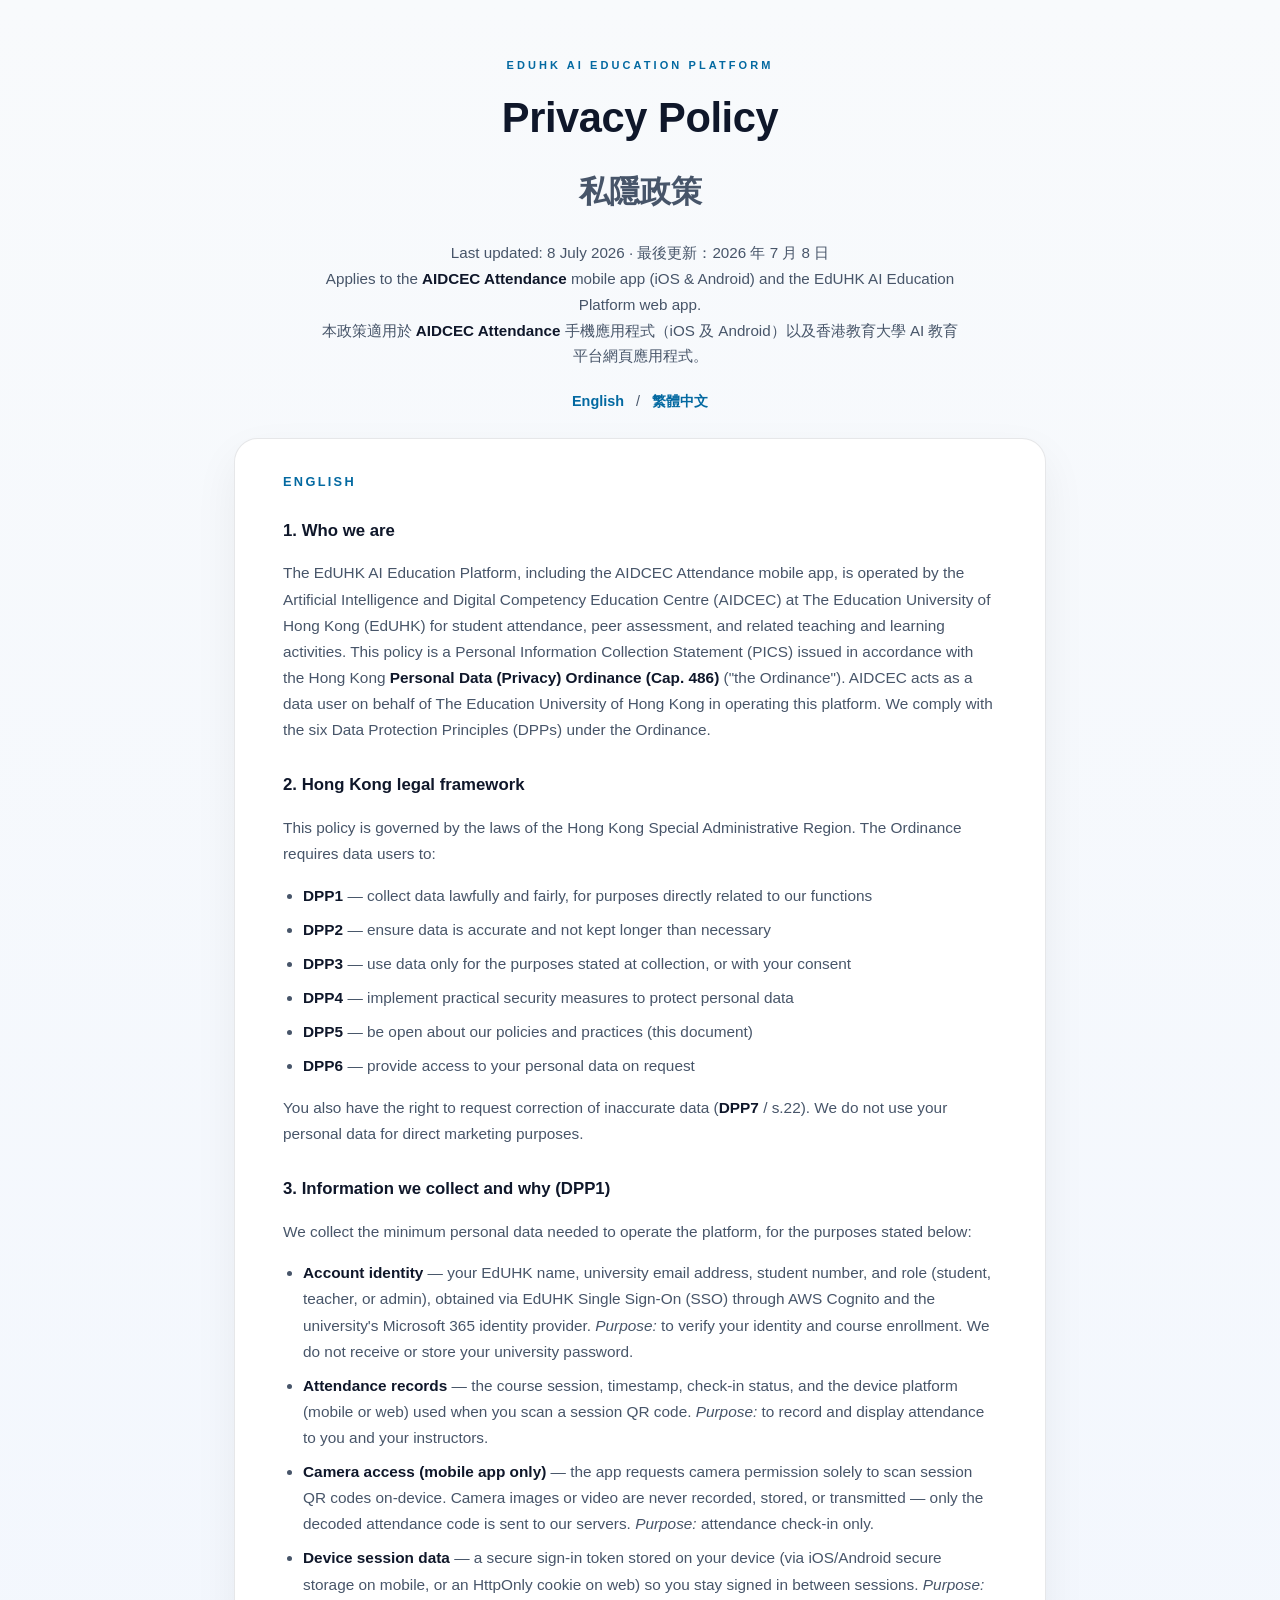
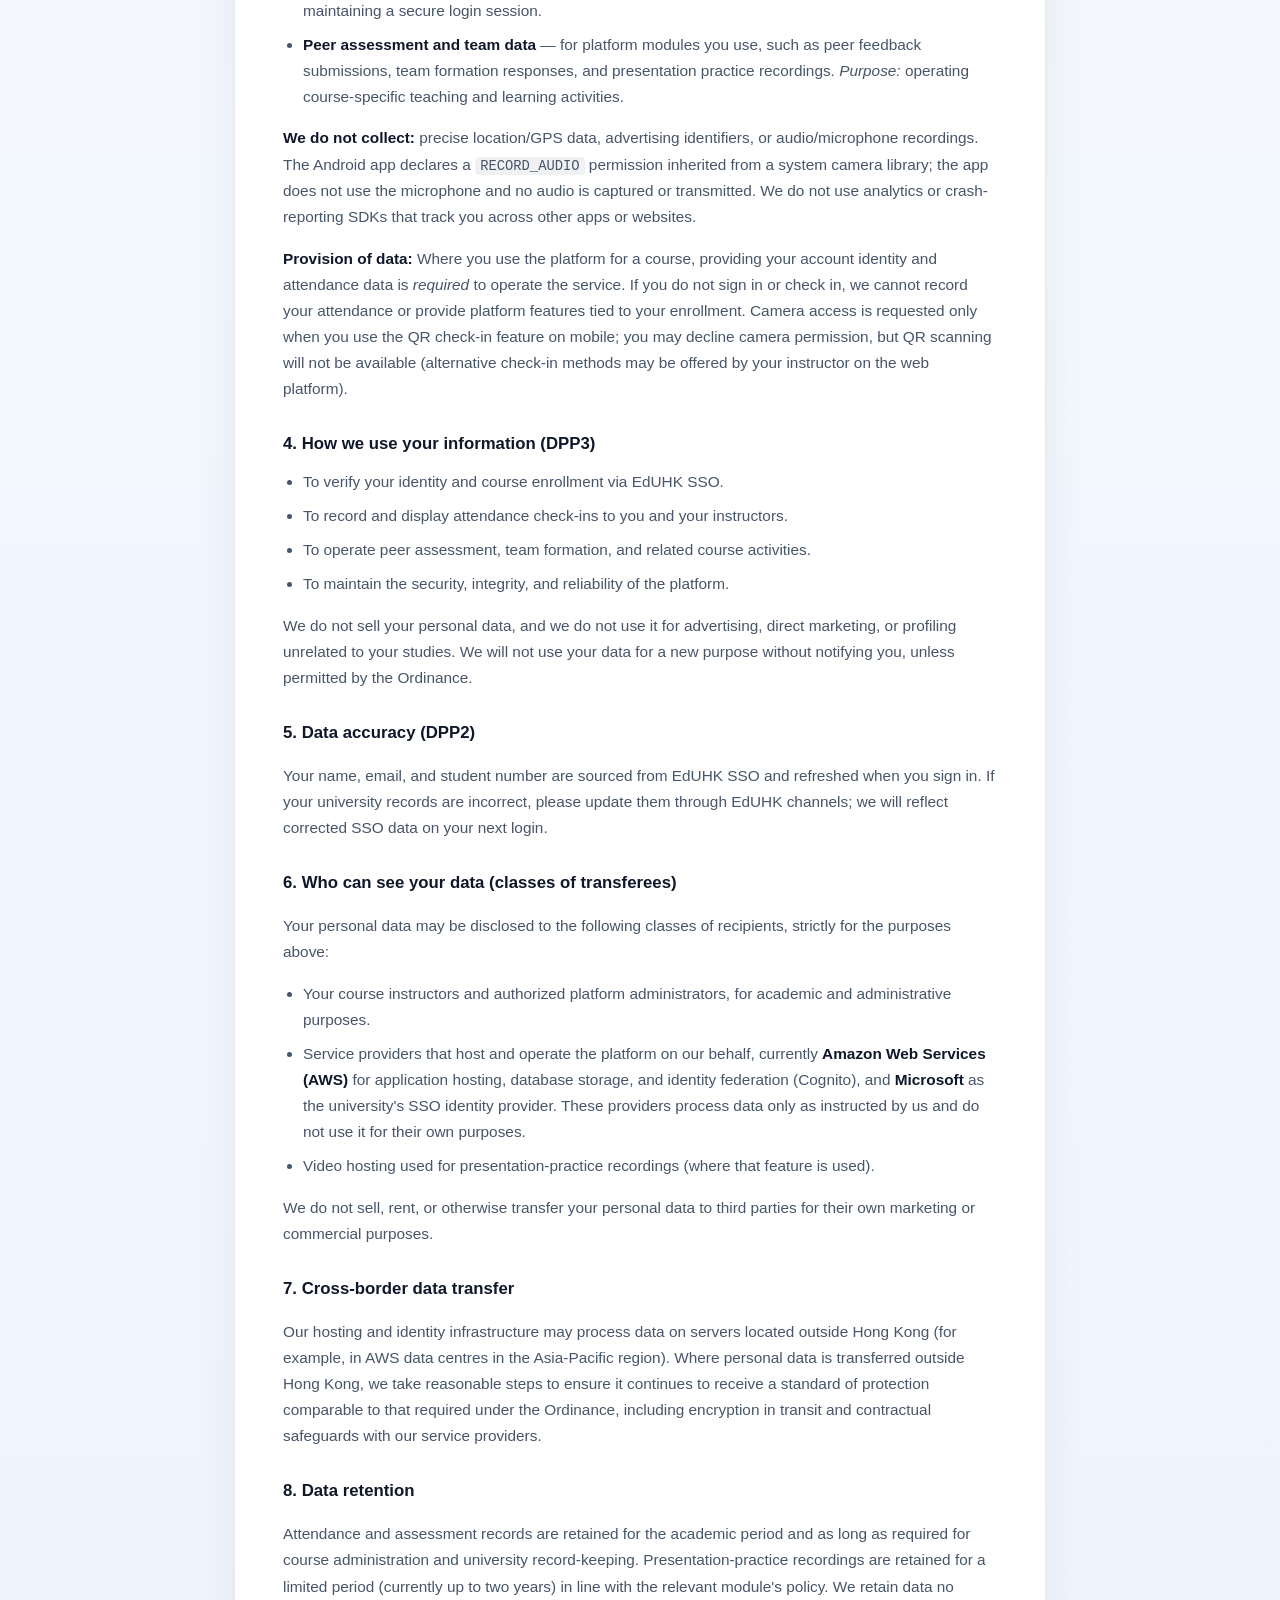
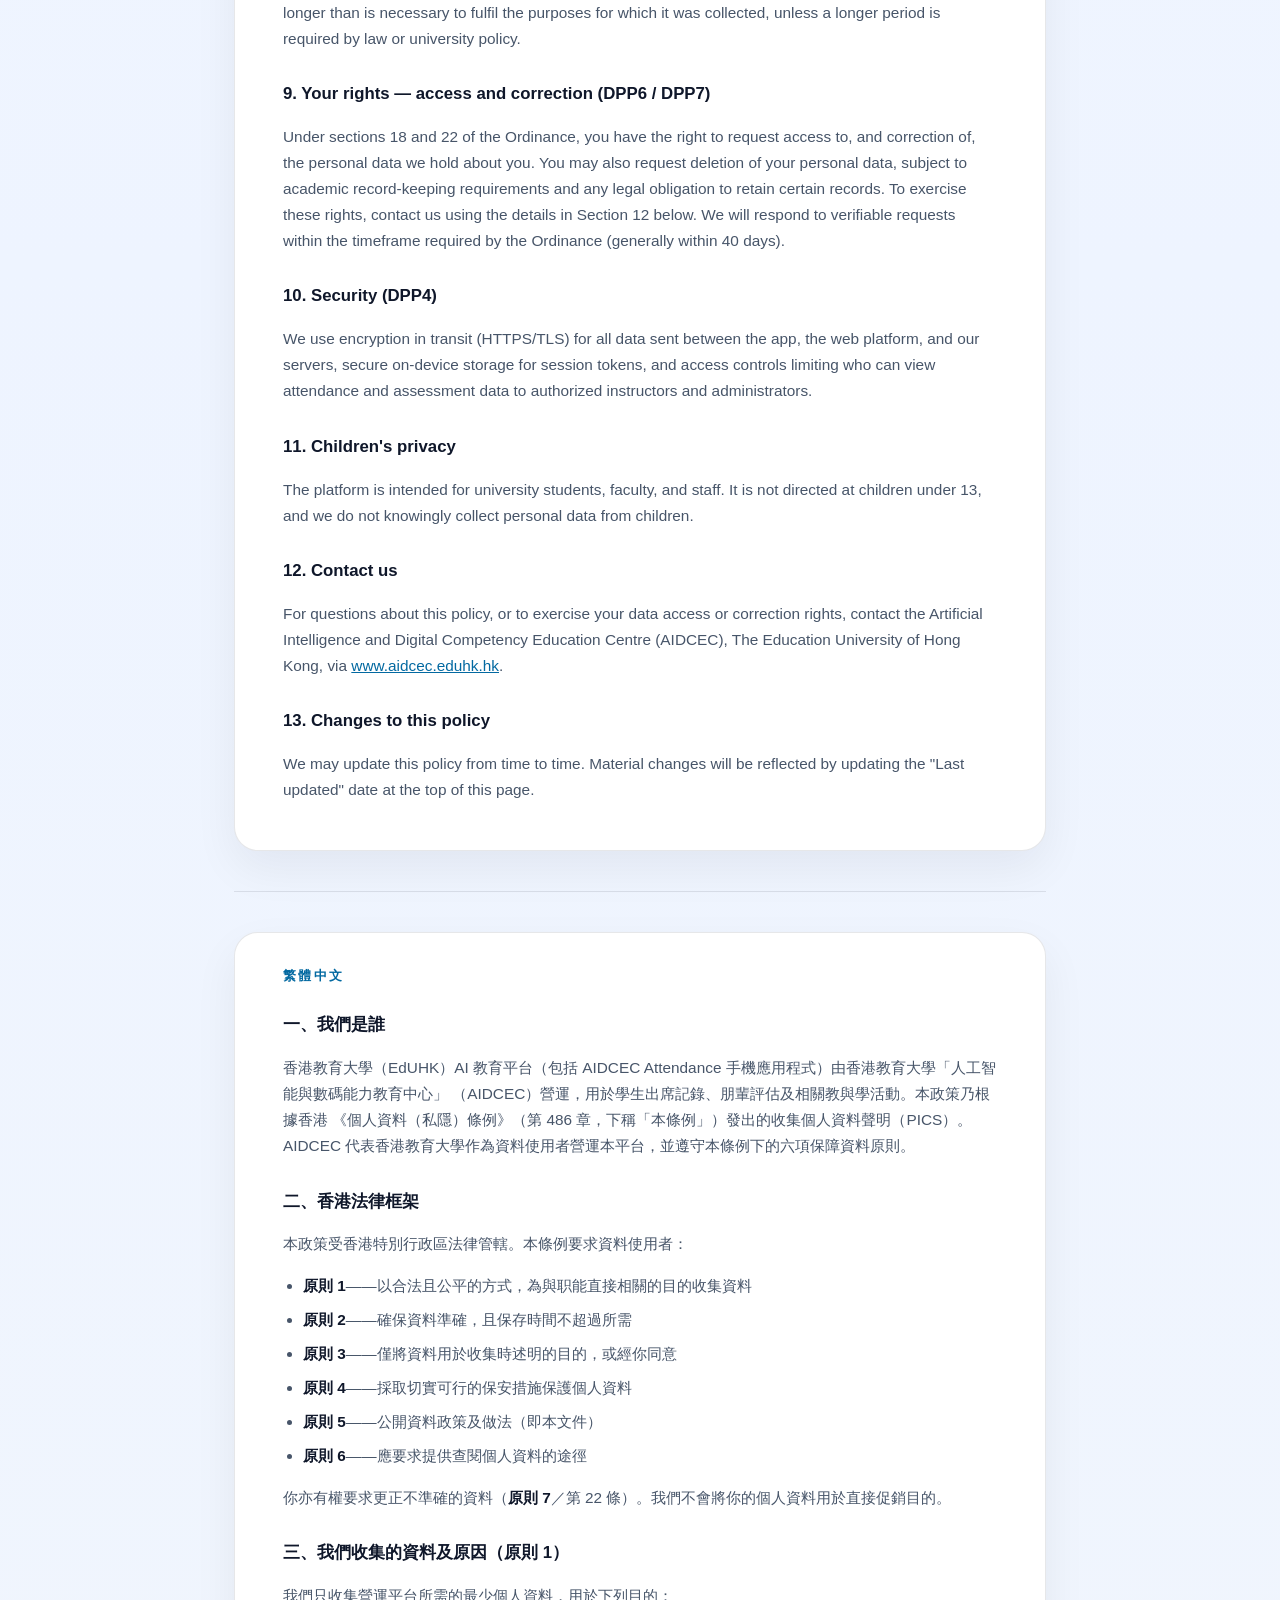
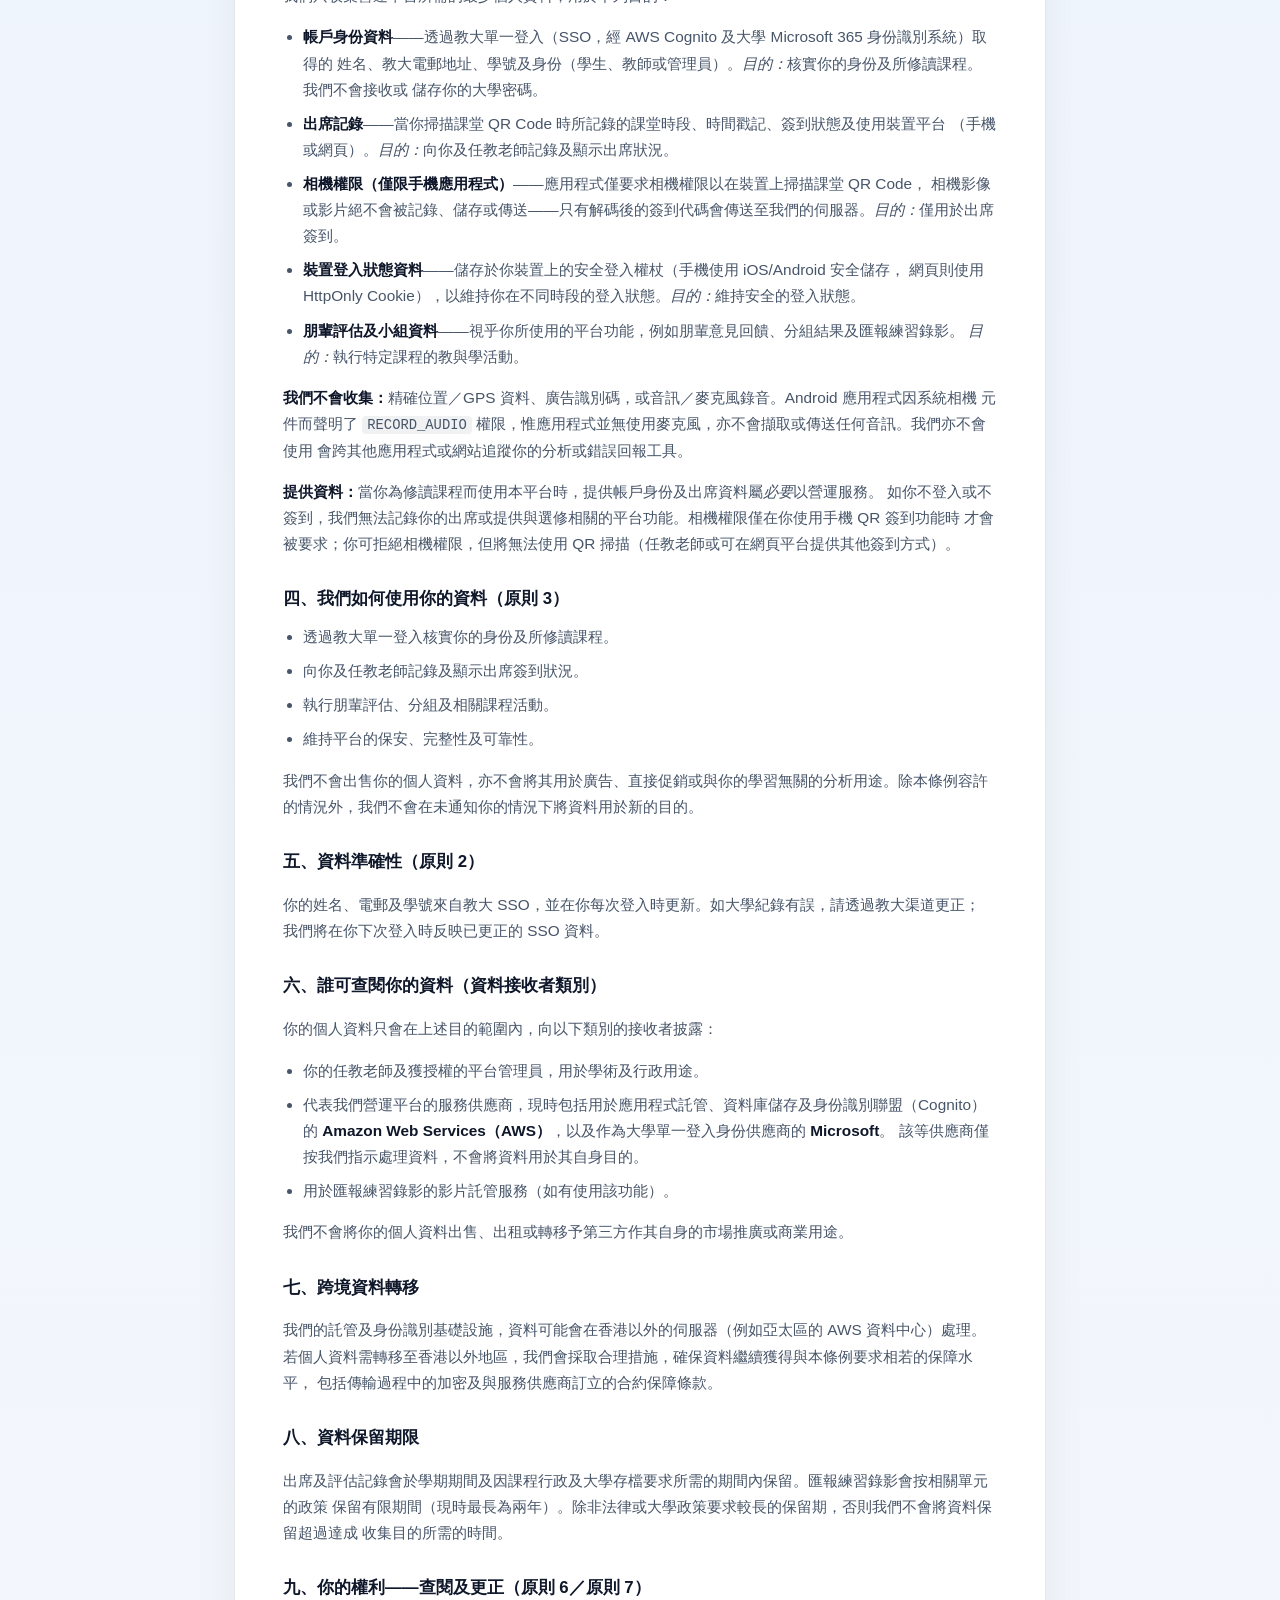
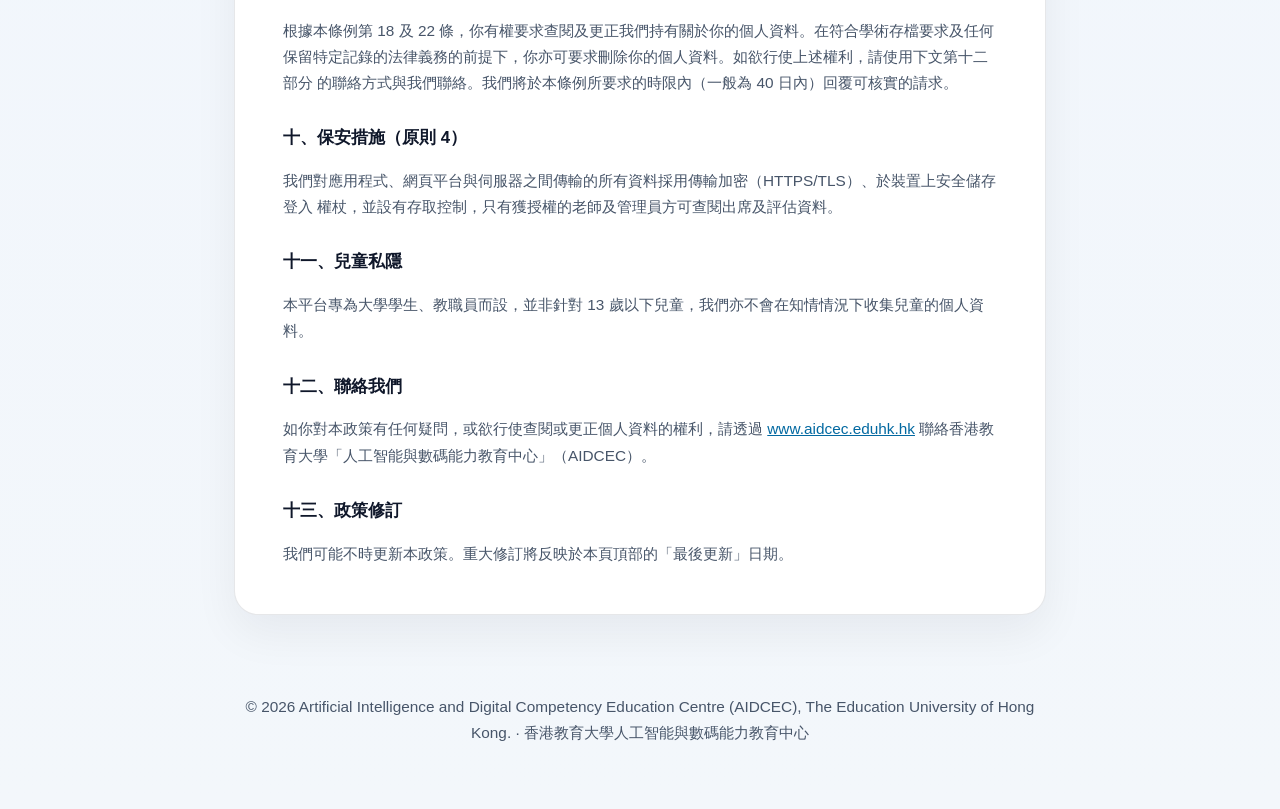
==== commit c2c73463: "Remove PCPD complaint paragraph from contact section Co-authored-by: Cursor <cursoragent@cursor.com>" ====
--- a/index.html
+++ b/index.html
@@ -195,17 +195,12 @@
       </section>
 
       <section>
-        <h3>12. Contact us and complaints</h3>
+        <h3>12. Contact us</h3>
         <p>
           For questions about this policy, or to exercise your data access or correction rights, contact the
           Artificial Intelligence and Digital Competency Education Centre (AIDCEC), The Education University of
           Hong Kong, via
           <a href="https://www.aidcec.eduhk.hk" target="_blank" rel="noopener noreferrer">www.aidcec.eduhk.hk</a>.
-        </p>
-        <p>
-          If you are not satisfied with our response, you may lodge a complaint with the Office of the Privacy
-          Commissioner for Personal Data, Hong Kong (PCPD):
-          <a href="https://www.pcpd.org.hk" target="_blank" rel="noopener noreferrer">www.pcpd.org.hk</a>.
         </p>
       </section>
 
@@ -364,15 +359,11 @@
       </section>
 
       <section>
-        <h3>十二、聯絡我們及投訴</h3>
+        <h3>十二、聯絡我們</h3>
         <p>
           如你對本政策有任何疑問，或欲行使查閱或更正個人資料的權利，請透過
           <a href="https://www.aidcec.eduhk.hk" target="_blank" rel="noopener noreferrer">www.aidcec.eduhk.hk</a>
           聯絡香港教育大學「人工智能與數碼能力教育中心」（AIDCEC）。
-        </p>
-        <p>
-          如你對我們的回覆不滿意，可向香港個人資料私隱專員公署（PCPD）提出投訴：
-          <a href="https://www.pcpd.org.hk" target="_blank" rel="noopener noreferrer">www.pcpd.org.hk</a>。
         </p>
       </section>
 
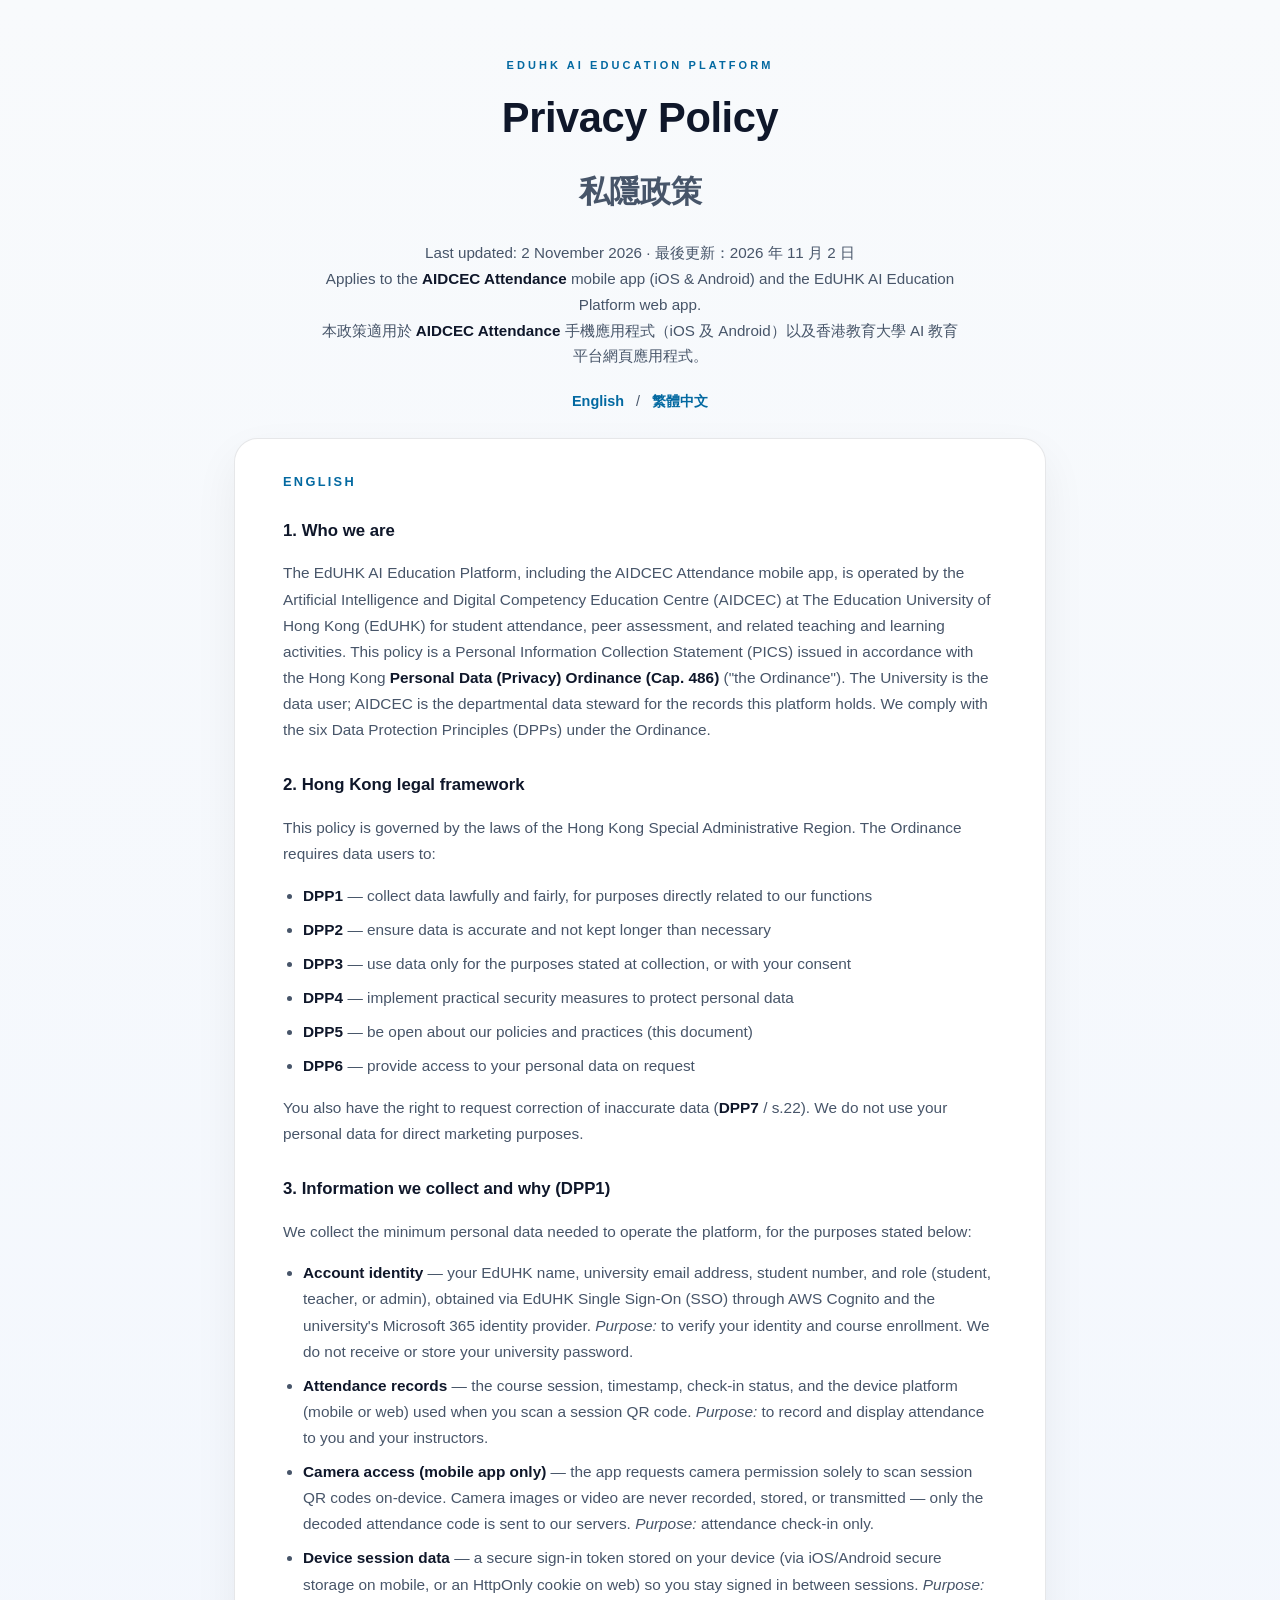
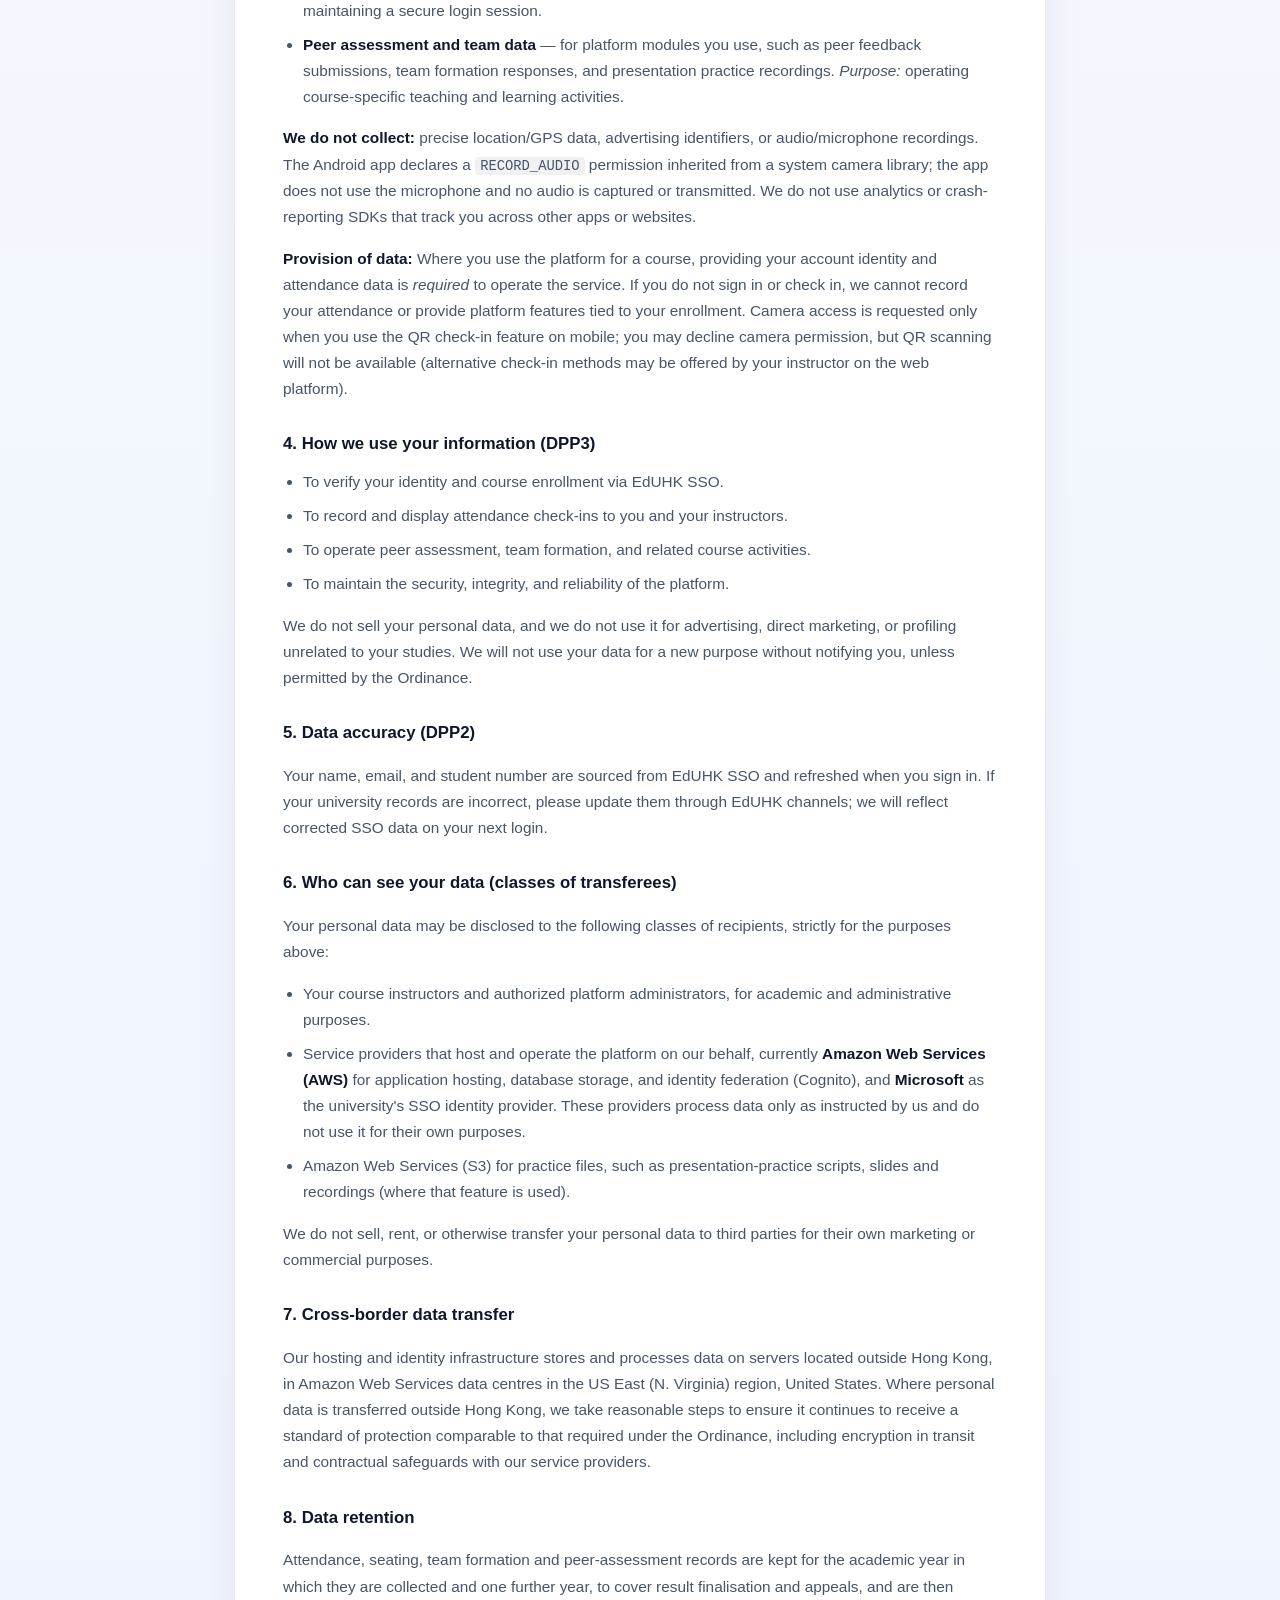
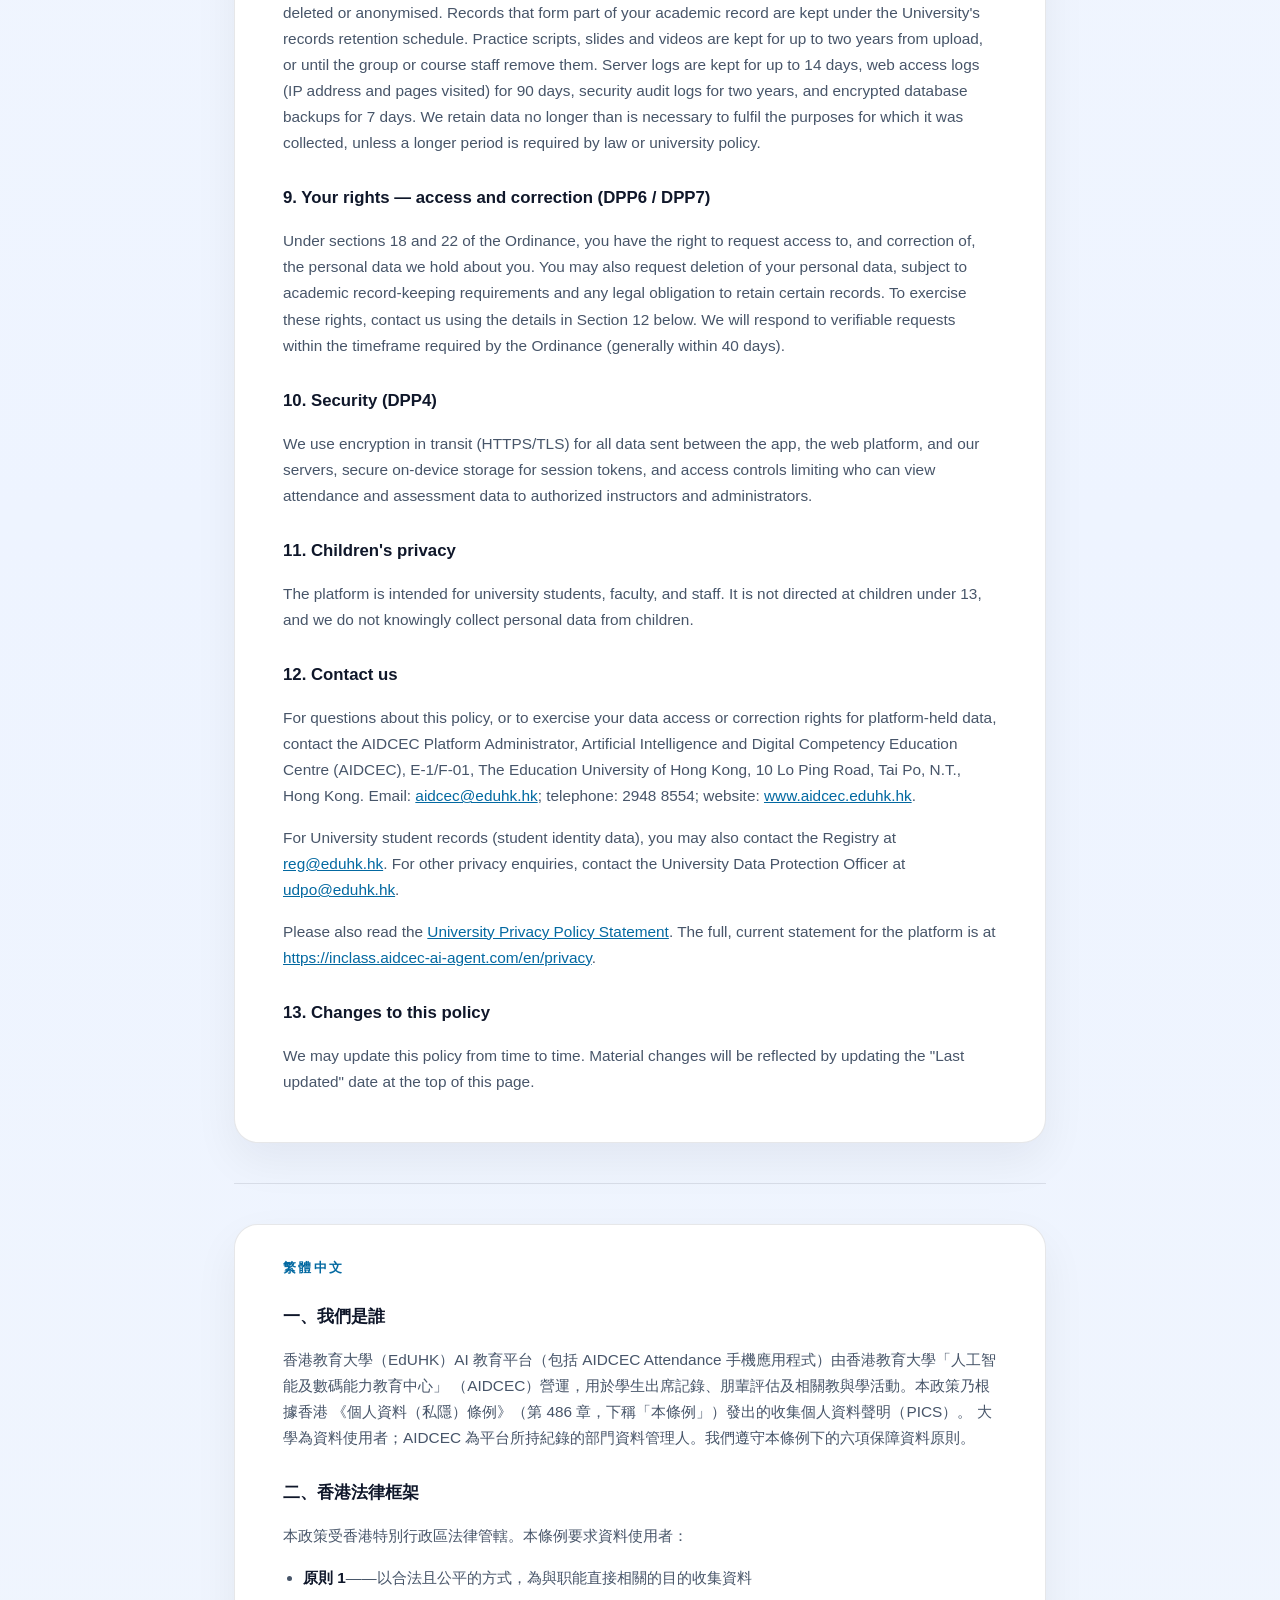
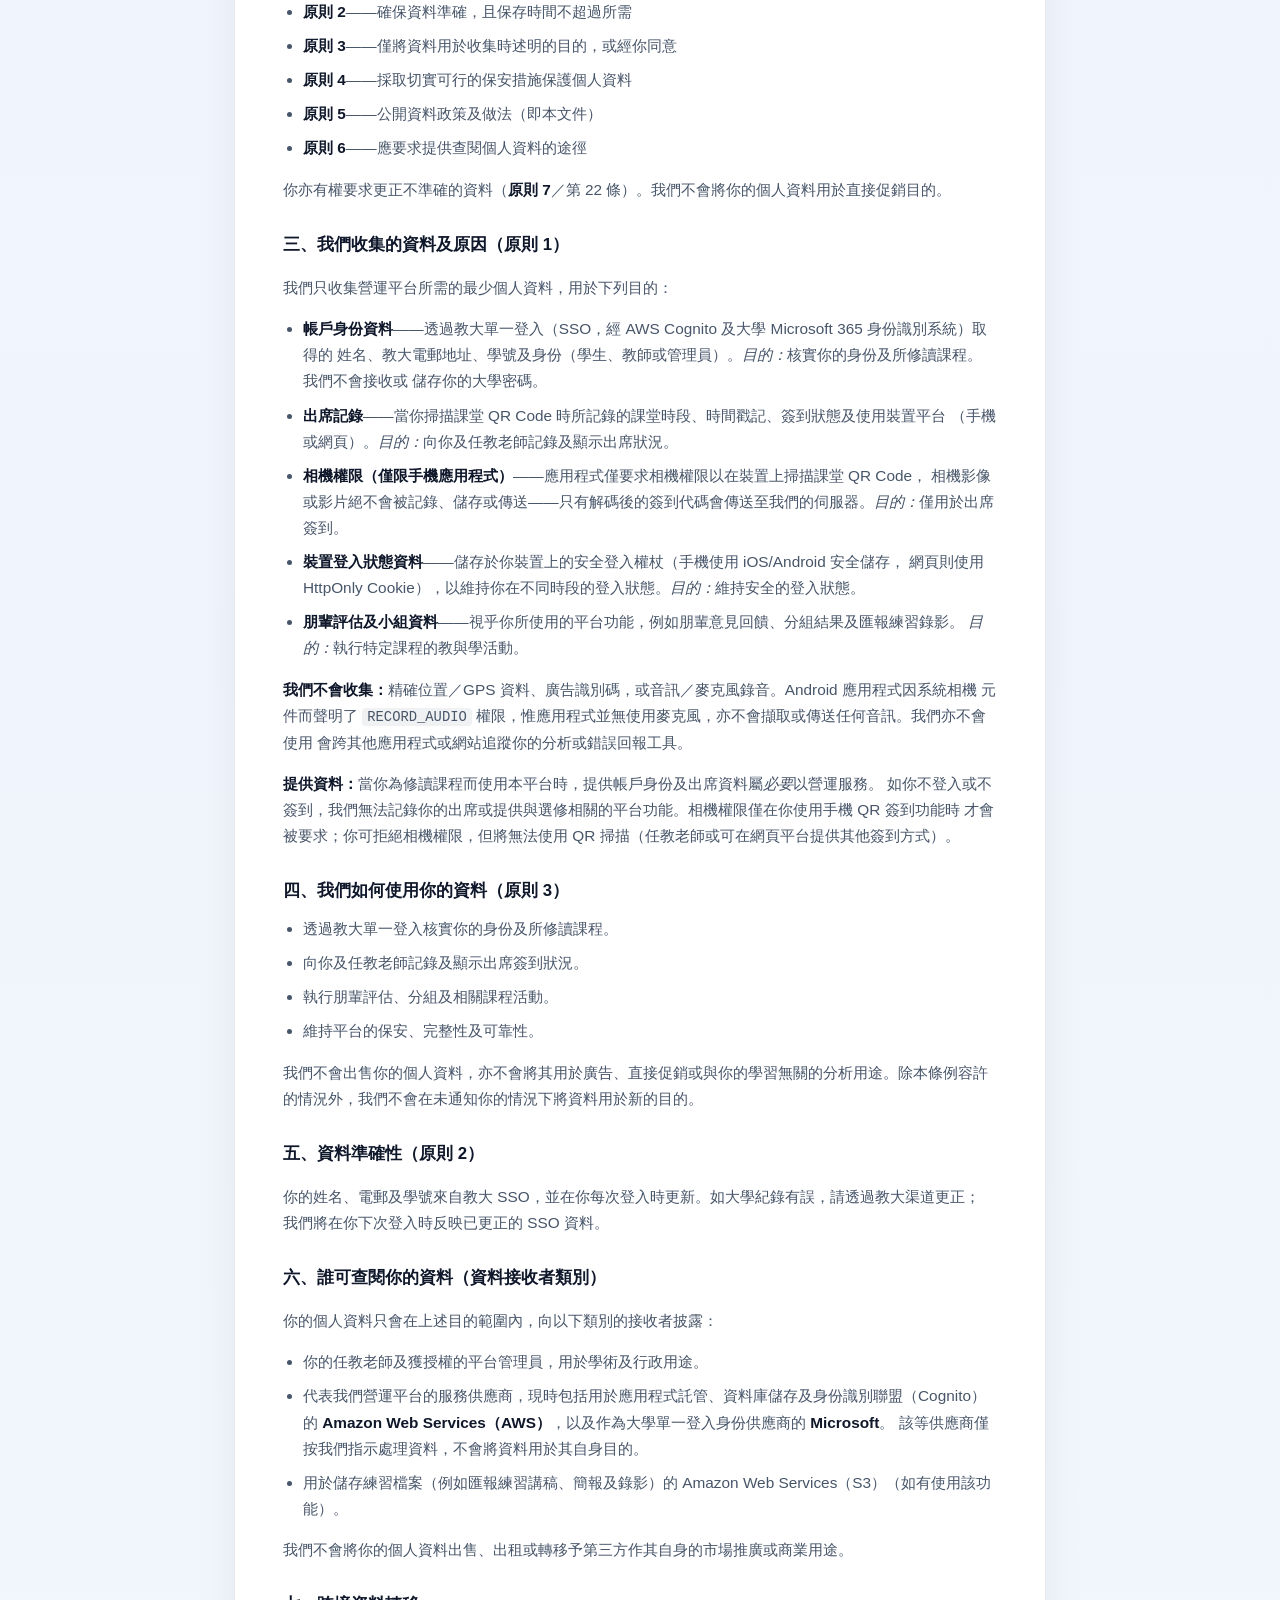
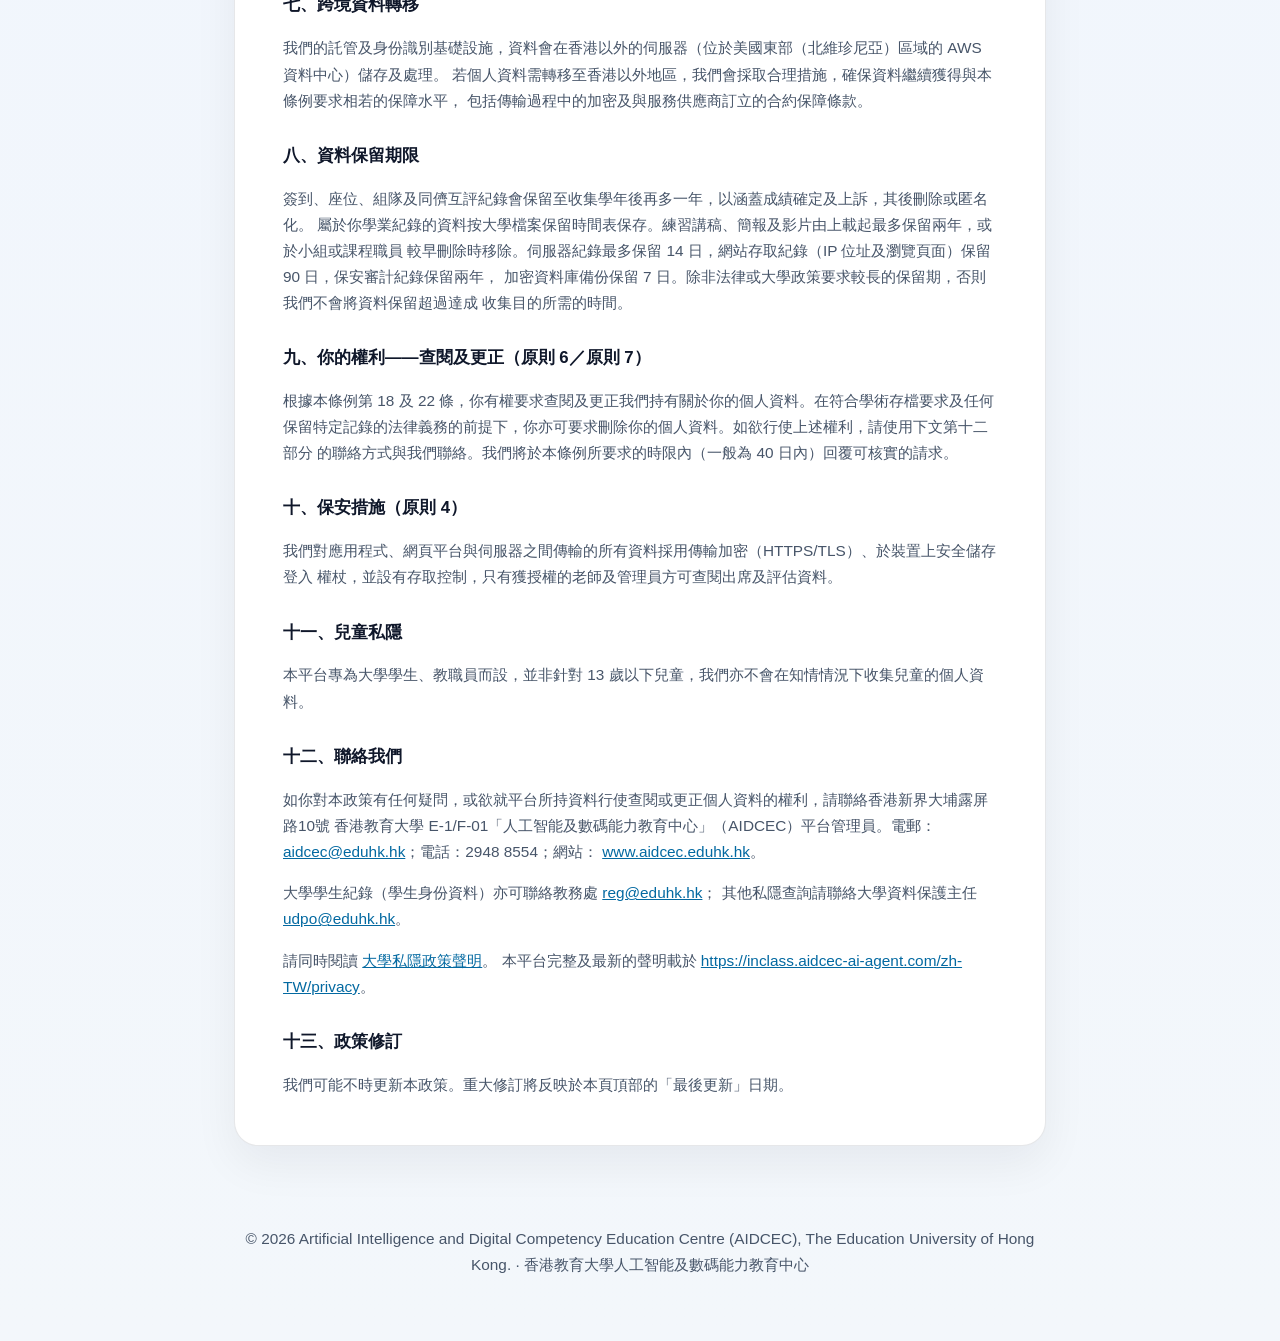
==== commit 936aa732: "fix: align store-listing PICS with the in-app statement for the PDCI audit" ====
--- a/index.html
+++ b/index.html
@@ -12,7 +12,7 @@
     <p class="eyebrow">EdUHK AI Education Platform</p>
     <h1>Privacy Policy<br /><span class="zh">私隱政策</span></h1>
     <p class="meta">
-      Last updated: 8 July 2026 &middot; 最後更新：2026 年 7 月 8 日<br />
+      Last updated: 2 November 2026 &middot; 最後更新：2026 年 11 月 2 日<br />
       Applies to the <strong>AIDCEC Attendance</strong> mobile app (iOS &amp; Android) and the EdUHK AI Education Platform web app.<br />
       本政策適用於 <strong>AIDCEC Attendance</strong> 手機應用程式（iOS 及 Android）以及香港教育大學 AI 教育平台網頁應用程式。
     </p>
@@ -35,8 +35,8 @@
           of Hong Kong (EdUHK) for student attendance, peer assessment, and related teaching and learning
           activities. This policy is a Personal Information Collection Statement (PICS) issued in accordance
           with the Hong Kong <strong>Personal Data (Privacy) Ordinance (Cap. 486)</strong> ("the Ordinance").
-          AIDCEC acts as a data user on behalf of The Education University of Hong Kong in operating this
-          platform. We comply with the six Data Protection Principles (DPPs) under the Ordinance.
+          The University is the data user; AIDCEC is the departmental data steward for the records this
+          platform holds. We comply with the six Data Protection Principles (DPPs) under the Ordinance.
         </p>
       </section>
 
@@ -139,7 +139,7 @@
             federation (Cognito), and <strong>Microsoft</strong> as the university's SSO identity provider. These
             providers process data only as instructed by us and do not use it for their own purposes.
           </li>
-          <li>Video hosting used for presentation-practice recordings (where that feature is used).</li>
+          <li>Amazon Web Services (S3) for practice files, such as presentation-practice scripts, slides and recordings (where that feature is used).</li>
         </ul>
         <p>We do not sell, rent, or otherwise transfer your personal data to third parties for their own marketing or commercial purposes.</p>
       </section>
@@ -147,8 +147,8 @@
       <section>
         <h3>7. Cross-border data transfer</h3>
         <p>
-          Our hosting and identity infrastructure may process data on servers located outside Hong Kong (for
-          example, in AWS data centres in the Asia-Pacific region). Where personal data is transferred outside
+          Our hosting and identity infrastructure stores and processes data on servers located outside Hong
+          Kong, in Amazon Web Services data centres in the US East (N. Virginia) region, United States. Where personal data is transferred outside
           Hong Kong, we take reasonable steps to ensure it continues to receive a standard of protection
           comparable to that required under the Ordinance, including encryption in transit and contractual
           safeguards with our service providers.
@@ -158,9 +158,13 @@
       <section>
         <h3>8. Data retention</h3>
         <p>
-          Attendance and assessment records are retained for the academic period and as long as required for
-          course administration and university record-keeping. Presentation-practice recordings are retained
-          for a limited period (currently up to two years) in line with the relevant module's policy. We
+          Attendance, seating, team formation and peer-assessment records are kept for the academic year in
+          which they are collected and one further year, to cover result finalisation and appeals, and are then
+          deleted or anonymised. Records that form part of your academic record are kept under the University's
+          records retention schedule. Practice scripts, slides and videos are kept for up to two years from
+          upload, or until the group or course staff remove them. Server logs are kept for up to 14 days, web
+          access logs (IP address and pages visited) for 90 days, security audit logs for two years, and
+          encrypted database backups for 7 days. We
           retain data no longer than is necessary to fulfil the purposes for which it was collected, unless a
           longer period is required by law or university policy.
         </p>
@@ -197,10 +201,23 @@
       <section>
         <h3>12. Contact us</h3>
         <p>
-          For questions about this policy, or to exercise your data access or correction rights, contact the
-          Artificial Intelligence and Digital Competency Education Centre (AIDCEC), The Education University of
-          Hong Kong, via
+          For questions about this policy, or to exercise your data access or correction rights for
+          platform-held data, contact the AIDCEC Platform Administrator, Artificial Intelligence and Digital
+          Competency Education Centre (AIDCEC), E-1/F-01, The Education University of Hong Kong, 10 Lo Ping
+          Road, Tai Po, N.T., Hong Kong. Email: <a href="mailto:aidcec@eduhk.hk">aidcec@eduhk.hk</a>;
+          telephone: 2948 8554; website:
           <a href="https://www.aidcec.eduhk.hk" target="_blank" rel="noopener noreferrer">www.aidcec.eduhk.hk</a>.
+        </p>
+        <p>
+          For University student records (student identity data), you may also contact the Registry at
+          <a href="mailto:reg@eduhk.hk">reg@eduhk.hk</a>. For other privacy enquiries, contact the University
+          Data Protection Officer at <a href="mailto:udpo@eduhk.hk">udpo@eduhk.hk</a>.
+        </p>
+        <p>
+          Please also read the
+          <a href="https://www.eduhk.hk/en/privacy-policy" target="_blank" rel="noopener noreferrer">University Privacy Policy Statement</a>.
+          The full, current statement for the platform is at
+          <a href="https://inclass.aidcec-ai-agent.com/en/privacy" target="_blank" rel="noopener noreferrer">https://inclass.aidcec-ai-agent.com/en/privacy</a>.
         </p>
       </section>
 
@@ -221,10 +238,10 @@
       <section>
         <h3>一、我們是誰</h3>
         <p>
-          香港教育大學（EdUHK）AI 教育平台（包括 AIDCEC Attendance 手機應用程式）由香港教育大學「人工智能與數碼能力教育中心」
+          香港教育大學（EdUHK）AI 教育平台（包括 AIDCEC Attendance 手機應用程式）由香港教育大學「人工智能及數碼能力教育中心」
           （AIDCEC）營運，用於學生出席記錄、朋輩評估及相關教與學活動。本政策乃根據香港
           《個人資料（私隱）條例》（第 486 章，下稱「本條例」）發出的收集個人資料聲明（PICS）。
-          AIDCEC 代表香港教育大學作為資料使用者營運本平台，並遵守本條例下的六項保障資料原則。
+          大學為資料使用者；AIDCEC 為平台所持紀錄的部門資料管理人。我們遵守本條例下的六項保障資料原則。
         </p>
       </section>
 
@@ -311,7 +328,7 @@
             <strong>Amazon Web Services（AWS）</strong>，以及作為大學單一登入身份供應商的 <strong>Microsoft</strong>。
             該等供應商僅按我們指示處理資料，不會將資料用於其自身目的。
           </li>
-          <li>用於匯報練習錄影的影片託管服務（如有使用該功能）。</li>
+          <li>用於儲存練習檔案（例如匯報練習講稿、簡報及錄影）的 Amazon Web Services（S3）（如有使用該功能）。</li>
         </ul>
         <p>我們不會將你的個人資料出售、出租或轉移予第三方作其自身的市場推廣或商業用途。</p>
       </section>
@@ -319,7 +336,7 @@
       <section>
         <h3>七、跨境資料轉移</h3>
         <p>
-          我們的託管及身份識別基礎設施，資料可能會在香港以外的伺服器（例如亞太區的 AWS 資料中心）處理。
+          我們的託管及身份識別基礎設施，資料會在香港以外的伺服器（位於美國東部（北維珍尼亞）區域的 AWS 資料中心）儲存及處理。
           若個人資料需轉移至香港以外地區，我們會採取合理措施，確保資料繼續獲得與本條例要求相若的保障水平，
           包括傳輸過程中的加密及與服務供應商訂立的合約保障條款。
         </p>
@@ -328,8 +345,10 @@
       <section>
         <h3>八、資料保留期限</h3>
         <p>
-          出席及評估記錄會於學期期間及因課程行政及大學存檔要求所需的期間內保留。匯報練習錄影會按相關單元的政策
-          保留有限期間（現時最長為兩年）。除非法律或大學政策要求較長的保留期，否則我們不會將資料保留超過達成
+          簽到、座位、組隊及同儕互評紀錄會保留至收集學年後再多一年，以涵蓋成績確定及上訴，其後刪除或匿名化。
+          屬於你學業紀錄的資料按大學檔案保留時間表保存。練習講稿、簡報及影片由上載起最多保留兩年，或於小組或課程職員
+          較早刪除時移除。伺服器紀錄最多保留 14 日，網站存取紀錄（IP 位址及瀏覽頁面）保留 90 日，保安審計紀錄保留兩年，
+          加密資料庫備份保留 7 日。除非法律或大學政策要求較長的保留期，否則我們不會將資料保留超過達成
           收集目的所需的時間。
         </p>
       </section>
@@ -361,9 +380,20 @@
       <section>
         <h3>十二、聯絡我們</h3>
         <p>
-          如你對本政策有任何疑問，或欲行使查閱或更正個人資料的權利，請透過
-          <a href="https://www.aidcec.eduhk.hk" target="_blank" rel="noopener noreferrer">www.aidcec.eduhk.hk</a>
-          聯絡香港教育大學「人工智能與數碼能力教育中心」（AIDCEC）。
+          如你對本政策有任何疑問，或欲就平台所持資料行使查閱或更正個人資料的權利，請聯絡香港新界大埔露屏路10號
+          香港教育大學 E-1/F-01「人工智能及數碼能力教育中心」（AIDCEC）平台管理員。電郵：
+          <a href="mailto:aidcec@eduhk.hk">aidcec@eduhk.hk</a>；電話：2948 8554；網站：
+          <a href="https://www.aidcec.eduhk.hk" target="_blank" rel="noopener noreferrer">www.aidcec.eduhk.hk</a>。
+        </p>
+        <p>
+          大學學生紀錄（學生身份資料）亦可聯絡教務處 <a href="mailto:reg@eduhk.hk">reg@eduhk.hk</a>；
+          其他私隱查詢請聯絡大學資料保護主任 <a href="mailto:udpo@eduhk.hk">udpo@eduhk.hk</a>。
+        </p>
+        <p>
+          請同時閱讀
+          <a href="https://www.eduhk.hk/en/privacy-policy" target="_blank" rel="noopener noreferrer">大學私隱政策聲明</a>。
+          本平台完整及最新的聲明載於
+          <a href="https://inclass.aidcec-ai-agent.com/zh-TW/privacy" target="_blank" rel="noopener noreferrer">https://inclass.aidcec-ai-agent.com/zh-TW/privacy</a>。
         </p>
       </section>
 
@@ -380,7 +410,7 @@
     <p>
       &copy; 2026 Artificial Intelligence and Digital Competency Education Centre (AIDCEC), The Education
       University of Hong Kong. &middot;
-      香港教育大學人工智能與數碼能力教育中心
+      香港教育大學人工智能及數碼能力教育中心
     </p>
   </footer>
 </body>
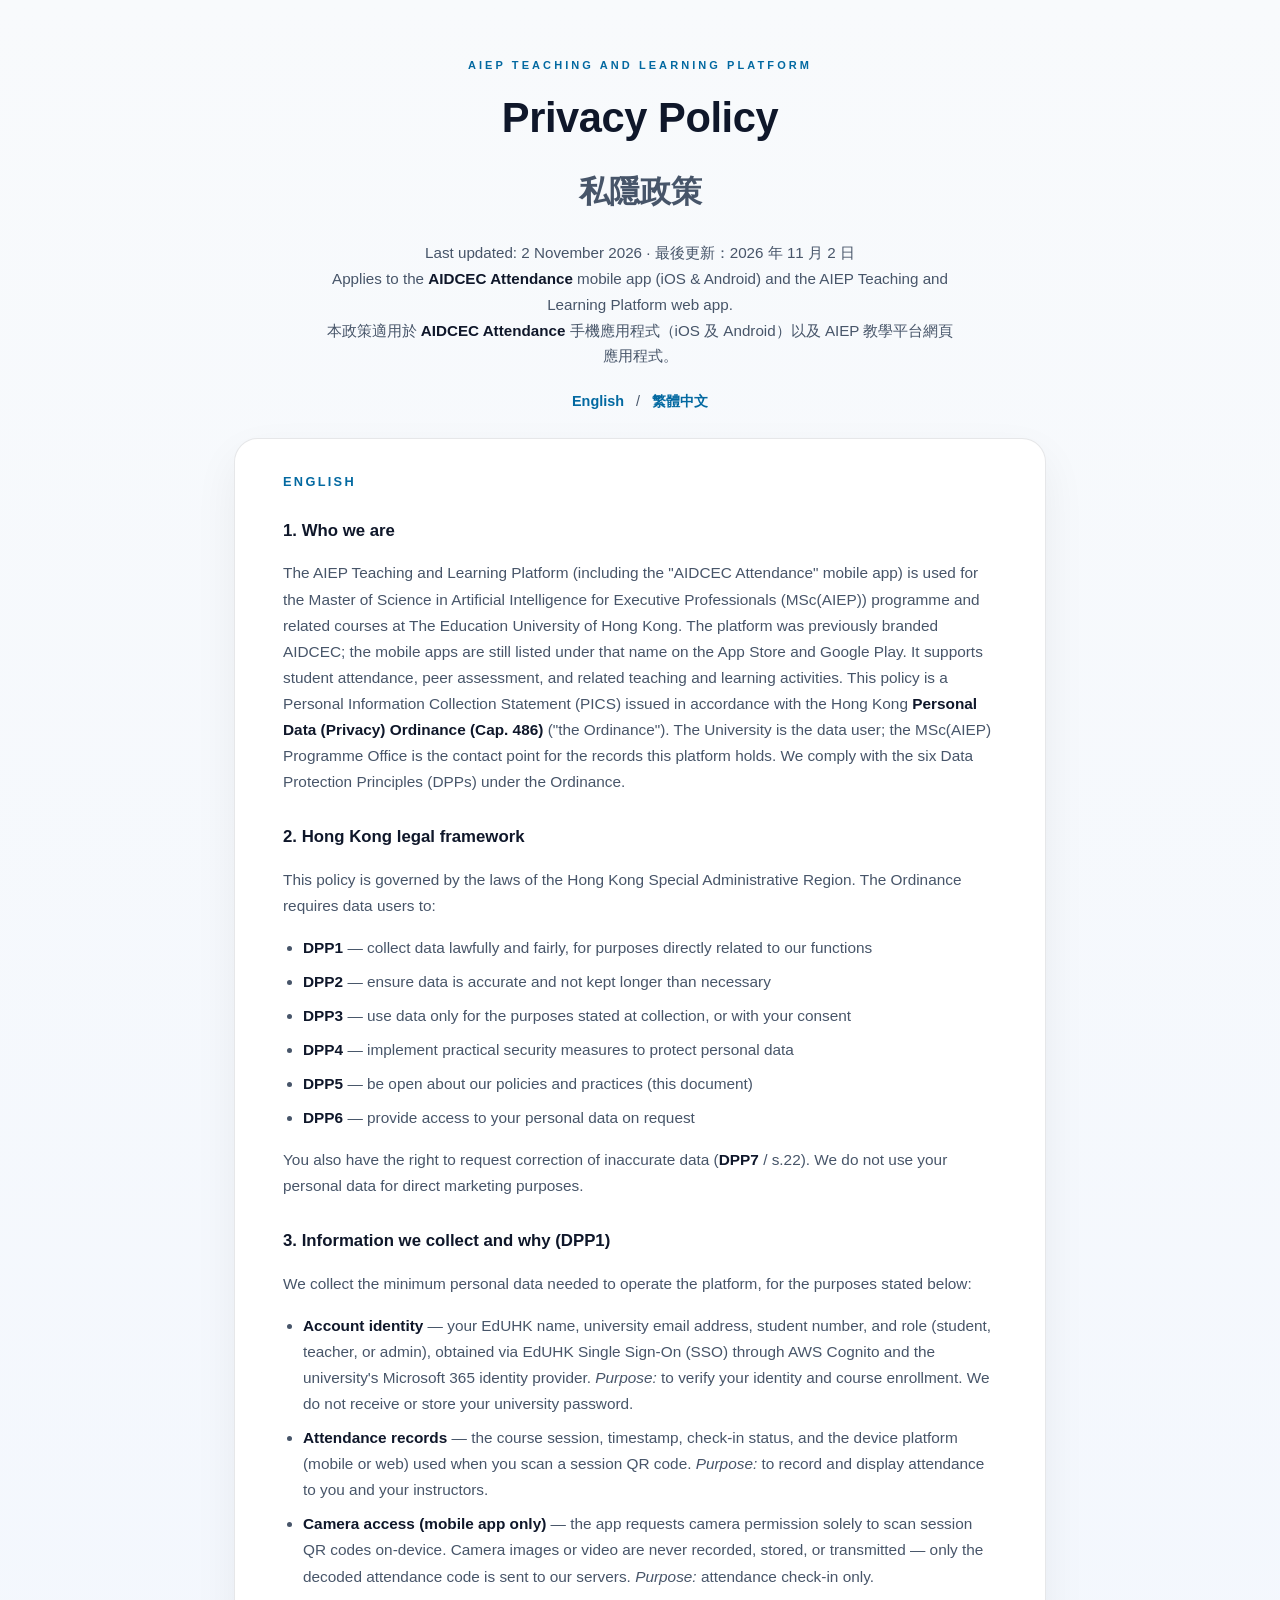
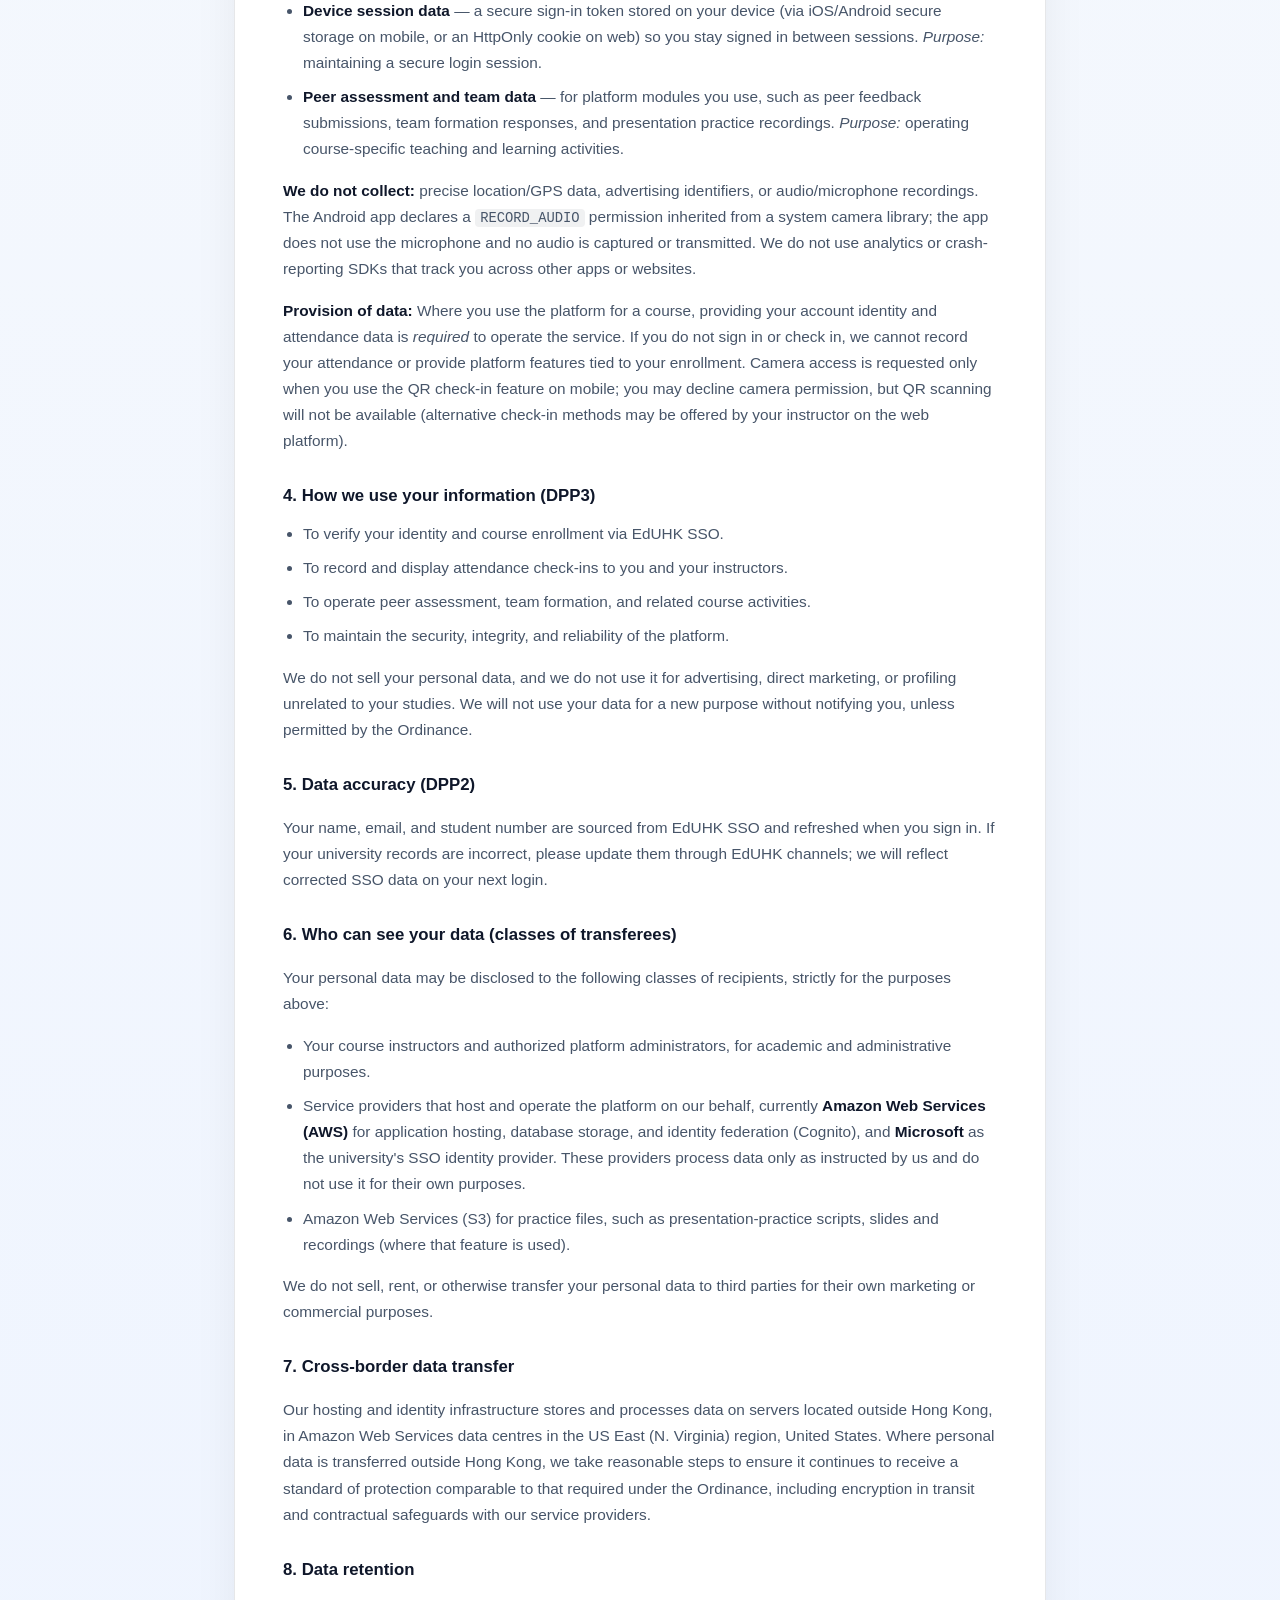
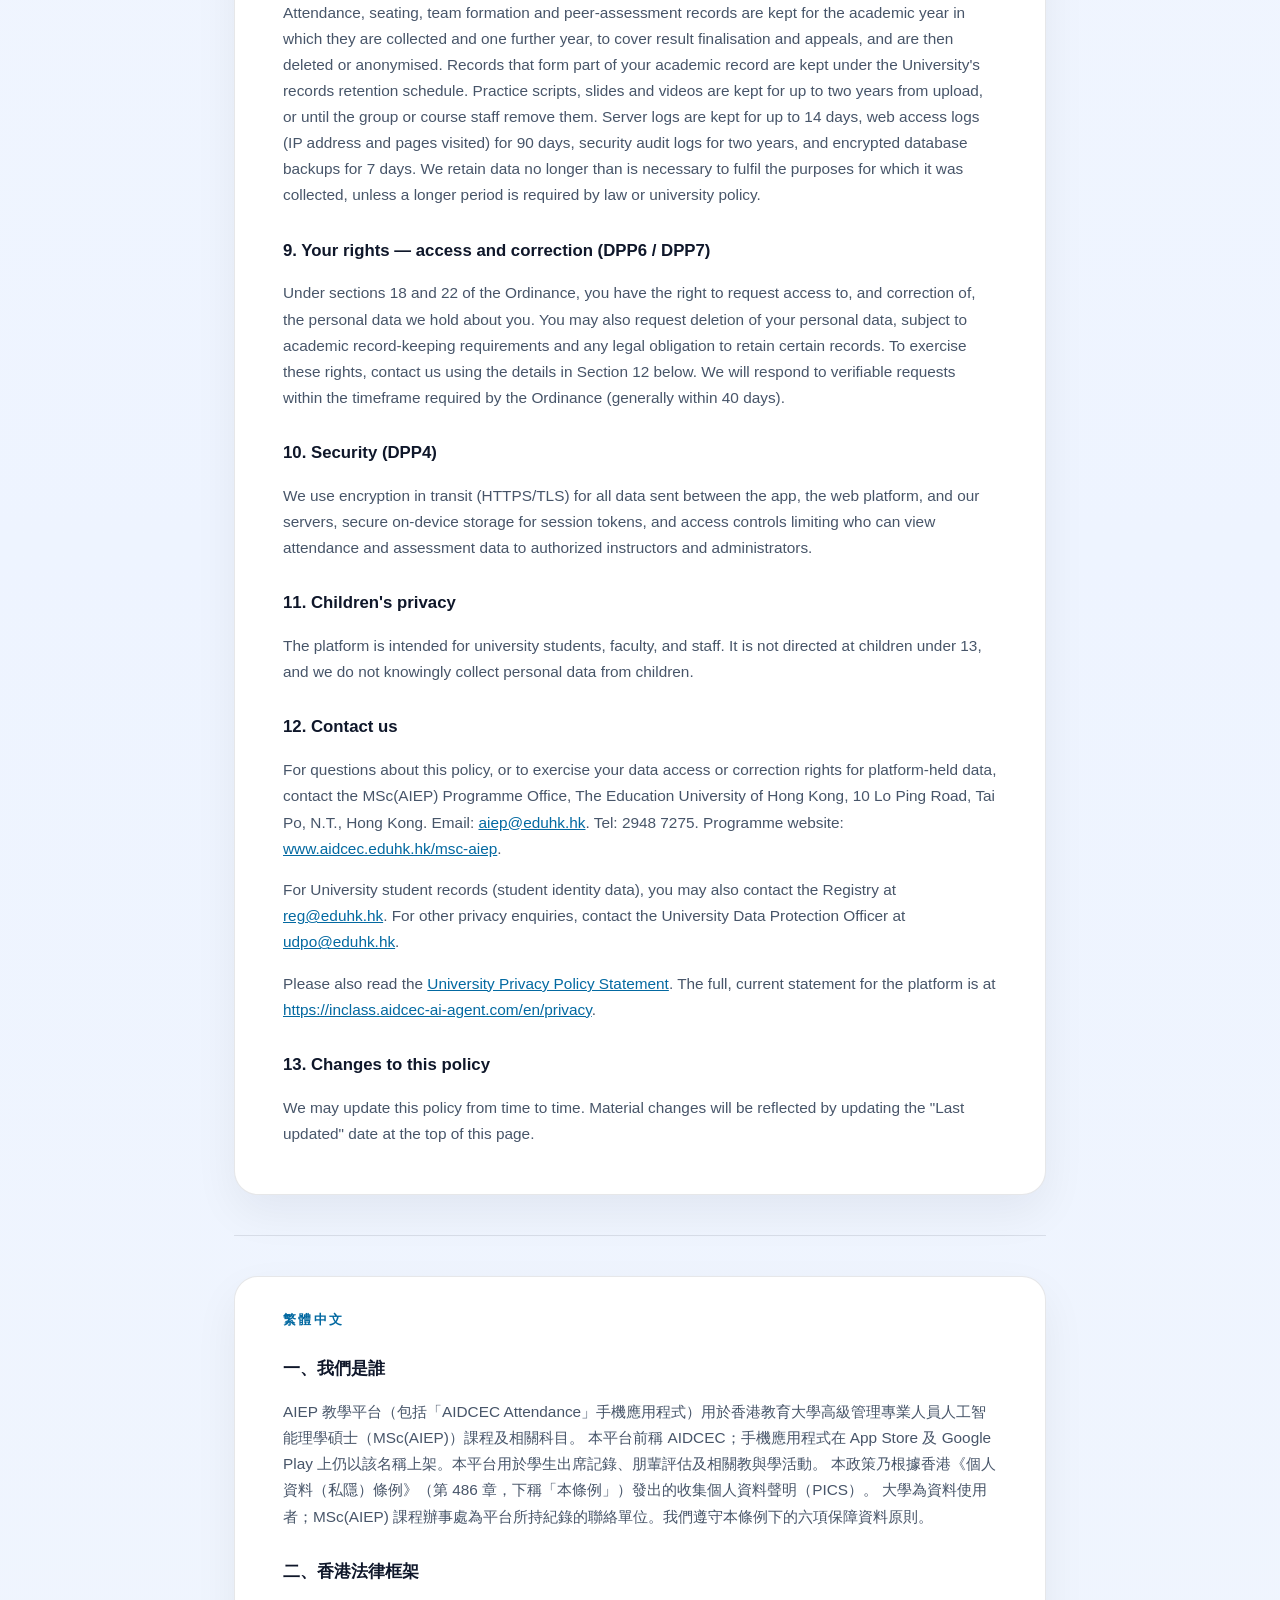
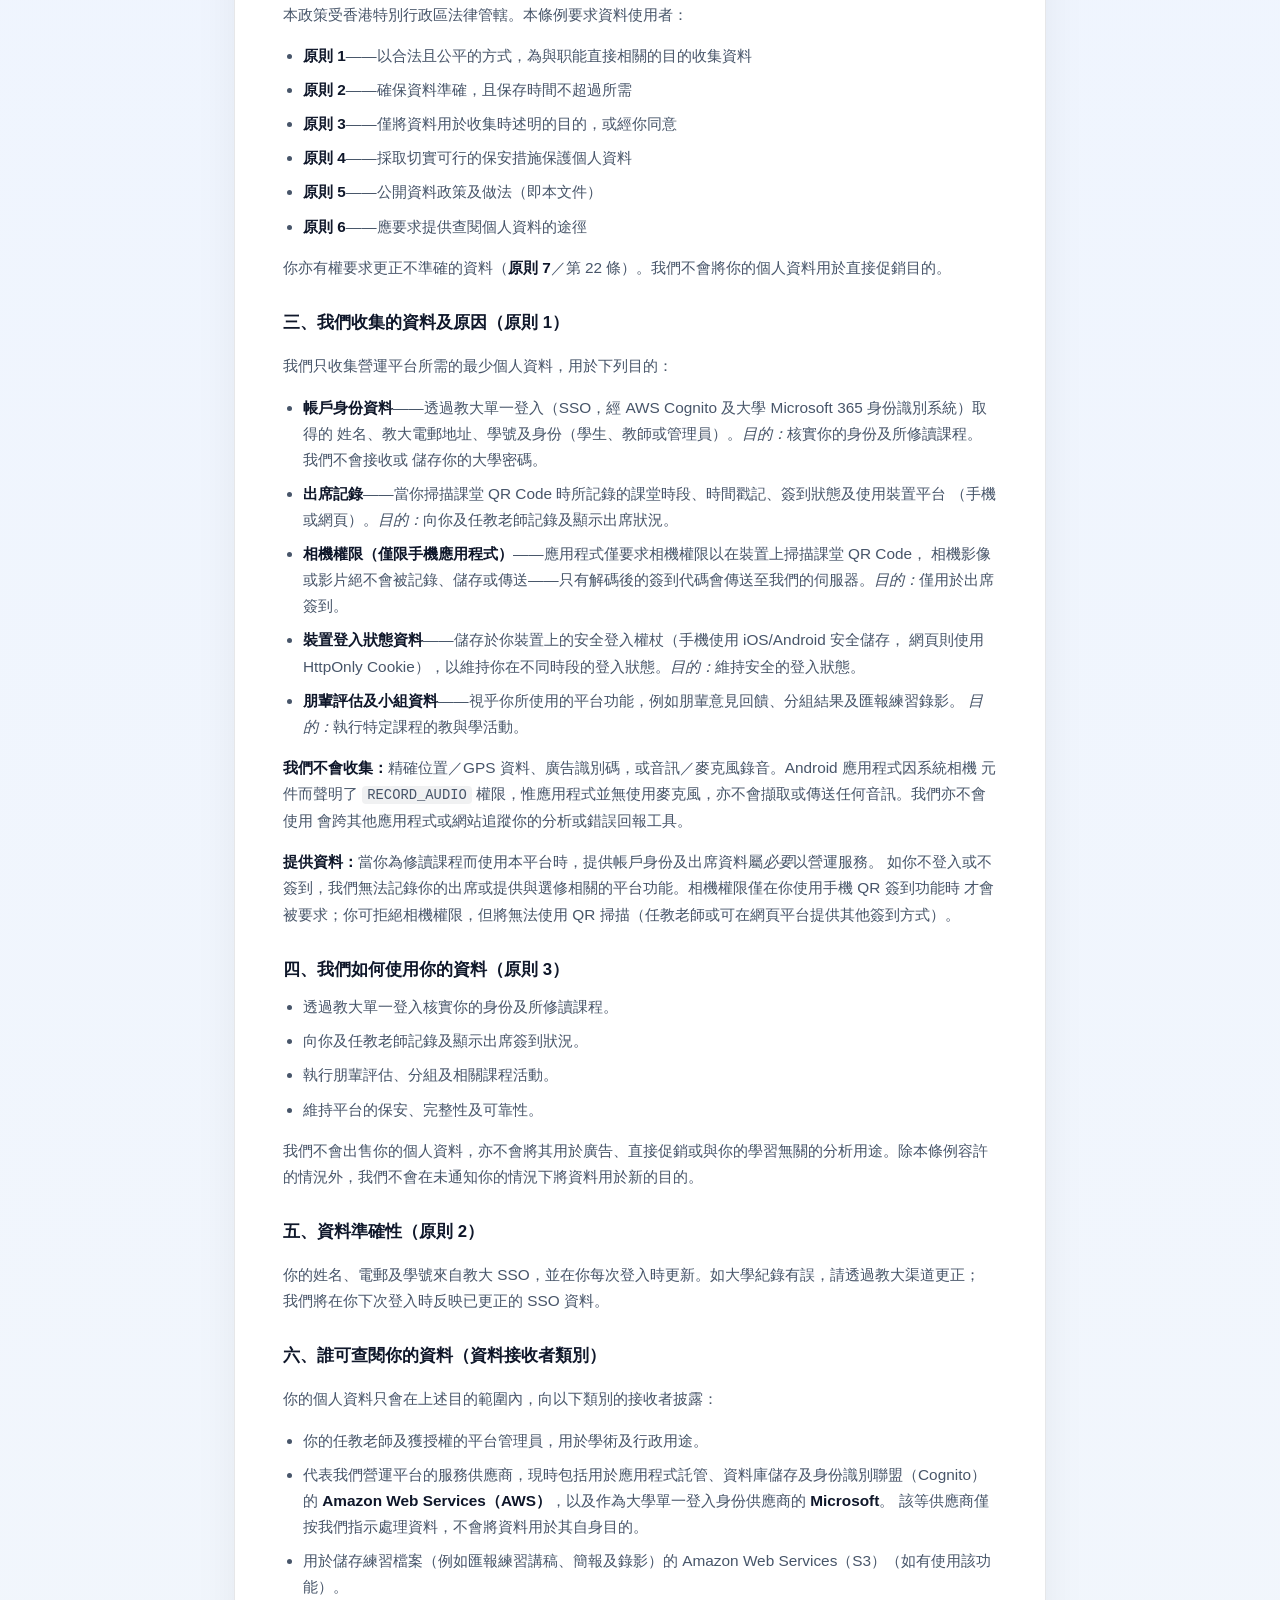
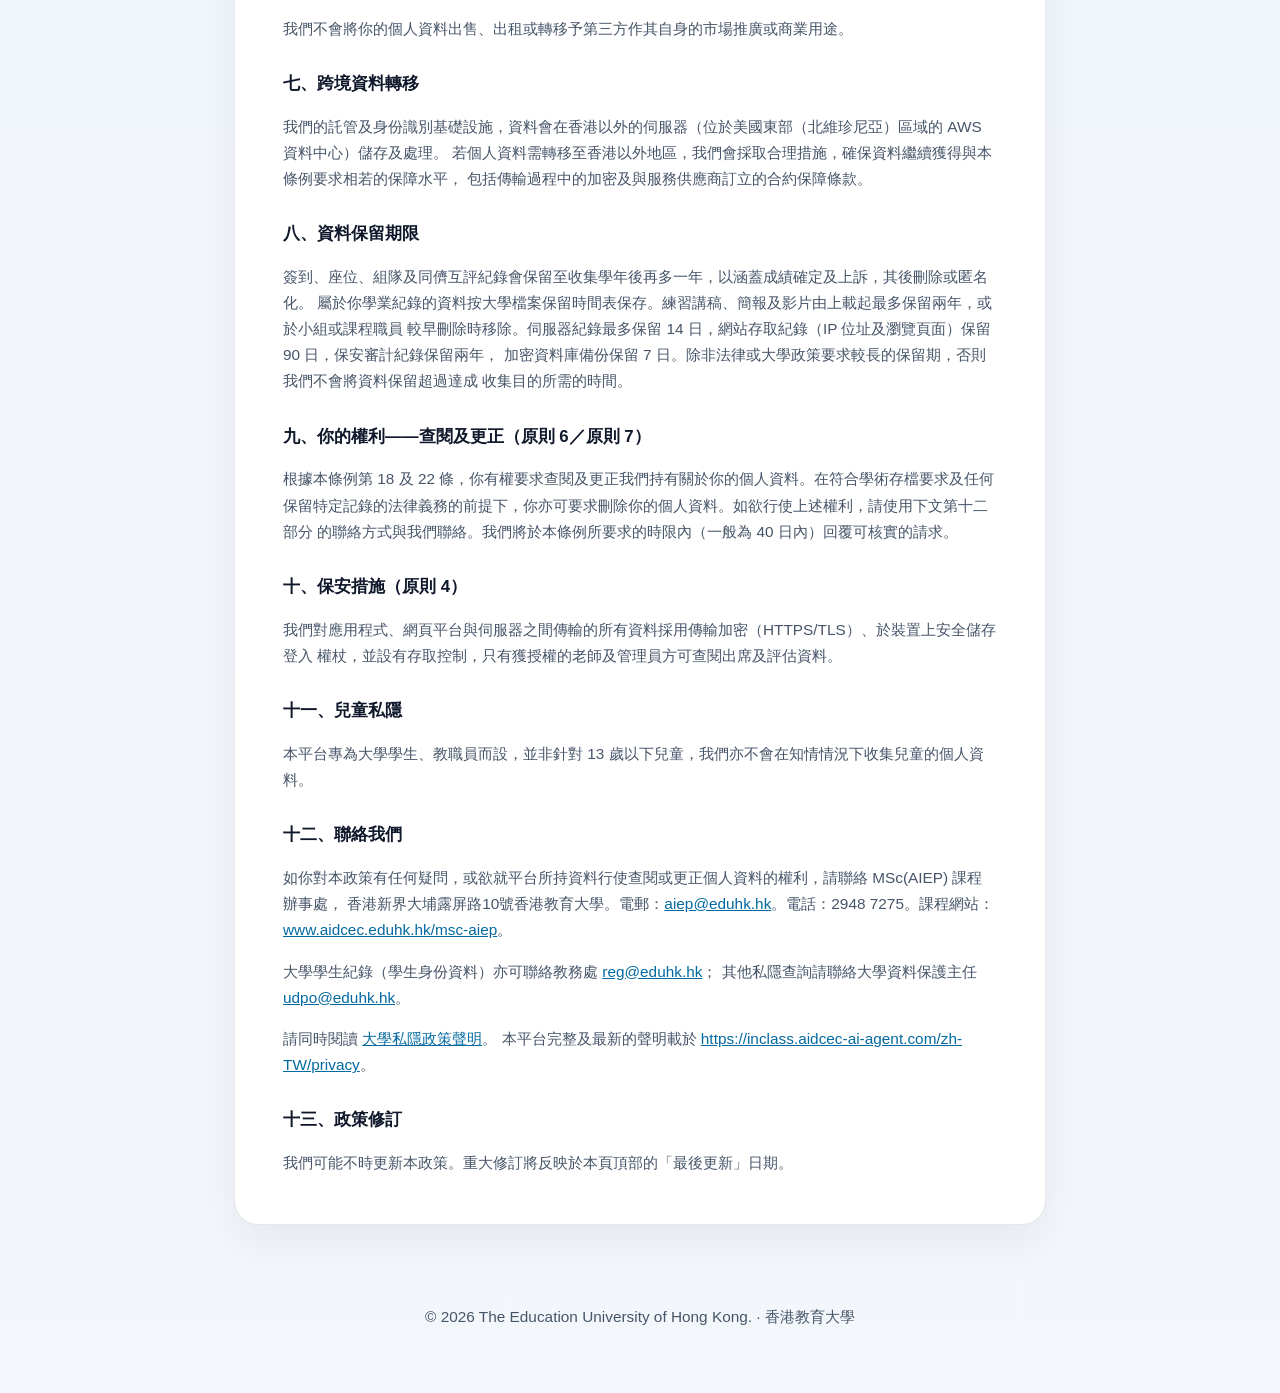
==== commit 2e822ccc: "fix: rebrand the store-listing PICS to AIEP and route privacy contact to the MSc(AIEP) Programme Off" ====
--- a/index.html
+++ b/index.html
@@ -4,17 +4,17 @@
 <meta charset="UTF-8" />
 <meta name="viewport" content="width=device-width, initial-scale=1.0" />
 <title>Privacy Policy — AIDCEC Attendance | 私隱政策</title>
-<meta name="description" content="Privacy policy for the AIDCEC Attendance mobile app and the EdUHK AI Education Platform, compliant with the Hong Kong Personal Data (Privacy) Ordinance." />
+<meta name="description" content="Privacy policy for the AIDCEC Attendance mobile app and the AIEP Teaching and Learning Platform, compliant with the Hong Kong Personal Data (Privacy) Ordinance." />
 <link rel="stylesheet" href="styles.css" />
 </head>
 <body>
   <header class="hero">
-    <p class="eyebrow">EdUHK AI Education Platform</p>
+    <p class="eyebrow">AIEP Teaching and Learning Platform</p>
     <h1>Privacy Policy<br /><span class="zh">私隱政策</span></h1>
     <p class="meta">
       Last updated: 2 November 2026 &middot; 最後更新：2026 年 11 月 2 日<br />
-      Applies to the <strong>AIDCEC Attendance</strong> mobile app (iOS &amp; Android) and the EdUHK AI Education Platform web app.<br />
-      本政策適用於 <strong>AIDCEC Attendance</strong> 手機應用程式（iOS 及 Android）以及香港教育大學 AI 教育平台網頁應用程式。
+      Applies to the <strong>AIDCEC Attendance</strong> mobile app (iOS &amp; Android) and the AIEP Teaching and Learning Platform web app.<br />
+      本政策適用於 <strong>AIDCEC Attendance</strong> 手機應用程式（iOS 及 Android）以及 AIEP 教學平台網頁應用程式。
     </p>
     <nav class="lang-jump" aria-label="Language sections">
       <a href="#en">English</a>
@@ -30,13 +30,15 @@
       <section>
         <h3>1. Who we are</h3>
         <p>
-          The EdUHK AI Education Platform, including the AIDCEC Attendance mobile app, is operated by the
-          Artificial Intelligence and Digital Competency Education Centre (AIDCEC) at The Education University
-          of Hong Kong (EdUHK) for student attendance, peer assessment, and related teaching and learning
-          activities. This policy is a Personal Information Collection Statement (PICS) issued in accordance
-          with the Hong Kong <strong>Personal Data (Privacy) Ordinance (Cap. 486)</strong> ("the Ordinance").
-          The University is the data user; AIDCEC is the departmental data steward for the records this
-          platform holds. We comply with the six Data Protection Principles (DPPs) under the Ordinance.
+          The AIEP Teaching and Learning Platform (including the "AIDCEC Attendance" mobile app) is used for
+          the Master of Science in Artificial Intelligence for Executive Professionals (MSc(AIEP)) programme
+          and related courses at The Education University of Hong Kong. The platform was previously branded
+          AIDCEC; the mobile apps are still listed under that name on the App Store and Google Play. It
+          supports student attendance, peer assessment, and related teaching and learning activities. This
+          policy is a Personal Information Collection Statement (PICS) issued in accordance with the Hong Kong
+          <strong>Personal Data (Privacy) Ordinance (Cap. 486)</strong> ("the Ordinance"). The University is
+          the data user; the MSc(AIEP) Programme Office is the contact point for the records this platform
+          holds. We comply with the six Data Protection Principles (DPPs) under the Ordinance.
         </p>
       </section>
 
@@ -202,11 +204,10 @@
         <h3>12. Contact us</h3>
         <p>
           For questions about this policy, or to exercise your data access or correction rights for
-          platform-held data, contact the AIDCEC Platform Administrator, Artificial Intelligence and Digital
-          Competency Education Centre (AIDCEC), E-1/F-01, The Education University of Hong Kong, 10 Lo Ping
-          Road, Tai Po, N.T., Hong Kong. Email: <a href="mailto:aidcec@eduhk.hk">aidcec@eduhk.hk</a>;
-          telephone: 2948 8554; website:
-          <a href="https://www.aidcec.eduhk.hk" target="_blank" rel="noopener noreferrer">www.aidcec.eduhk.hk</a>.
+          platform-held data, contact the MSc(AIEP) Programme Office, The Education University of Hong Kong,
+          10 Lo Ping Road, Tai Po, N.T., Hong Kong. Email: <a href="mailto:aiep@eduhk.hk">aiep@eduhk.hk</a>.
+          Tel: 2948 7275. Programme website:
+          <a href="https://www.aidcec.eduhk.hk/msc-aiep/" target="_blank" rel="noopener noreferrer">www.aidcec.eduhk.hk/msc-aiep</a>.
         </p>
         <p>
           For University student records (student identity data), you may also contact the Registry at
@@ -238,10 +239,10 @@
       <section>
         <h3>一、我們是誰</h3>
         <p>
-          香港教育大學（EdUHK）AI 教育平台（包括 AIDCEC Attendance 手機應用程式）由香港教育大學「人工智能及數碼能力教育中心」
-          （AIDCEC）營運，用於學生出席記錄、朋輩評估及相關教與學活動。本政策乃根據香港
-          《個人資料（私隱）條例》（第 486 章，下稱「本條例」）發出的收集個人資料聲明（PICS）。
-          大學為資料使用者；AIDCEC 為平台所持紀錄的部門資料管理人。我們遵守本條例下的六項保障資料原則。
+          AIEP 教學平台（包括「AIDCEC Attendance」手機應用程式）用於香港教育大學高級管理專業人員人工智能理學碩士（MSc(AIEP)）課程及相關科目。
+          本平台前稱 AIDCEC；手機應用程式在 App Store 及 Google Play 上仍以該名稱上架。本平台用於學生出席記錄、朋輩評估及相關教與學活動。
+          本政策乃根據香港《個人資料（私隱）條例》（第 486 章，下稱「本條例」）發出的收集個人資料聲明（PICS）。
+          大學為資料使用者；MSc(AIEP) 課程辦事處為平台所持紀錄的聯絡單位。我們遵守本條例下的六項保障資料原則。
         </p>
       </section>
 
@@ -380,10 +381,9 @@
       <section>
         <h3>十二、聯絡我們</h3>
         <p>
-          如你對本政策有任何疑問，或欲就平台所持資料行使查閱或更正個人資料的權利，請聯絡香港新界大埔露屏路10號
-          香港教育大學 E-1/F-01「人工智能及數碼能力教育中心」（AIDCEC）平台管理員。電郵：
-          <a href="mailto:aidcec@eduhk.hk">aidcec@eduhk.hk</a>；電話：2948 8554；網站：
-          <a href="https://www.aidcec.eduhk.hk" target="_blank" rel="noopener noreferrer">www.aidcec.eduhk.hk</a>。
+          如你對本政策有任何疑問，或欲就平台所持資料行使查閱或更正個人資料的權利，請聯絡 MSc(AIEP) 課程辦事處，
+          香港新界大埔露屏路10號香港教育大學。電郵：<a href="mailto:aiep@eduhk.hk">aiep@eduhk.hk</a>。電話：2948 7275。課程網站：
+          <a href="https://www.aidcec.eduhk.hk/msc-aiep/" target="_blank" rel="noopener noreferrer">www.aidcec.eduhk.hk/msc-aiep</a>。
         </p>
         <p>
           大學學生紀錄（學生身份資料）亦可聯絡教務處 <a href="mailto:reg@eduhk.hk">reg@eduhk.hk</a>；
@@ -408,9 +408,7 @@
 
   <footer>
     <p>
-      &copy; 2026 Artificial Intelligence and Digital Competency Education Centre (AIDCEC), The Education
-      University of Hong Kong. &middot;
-      香港教育大學人工智能及數碼能力教育中心
+      &copy; 2026 The Education University of Hong Kong. &middot; 香港教育大學
     </p>
   </footer>
 </body>
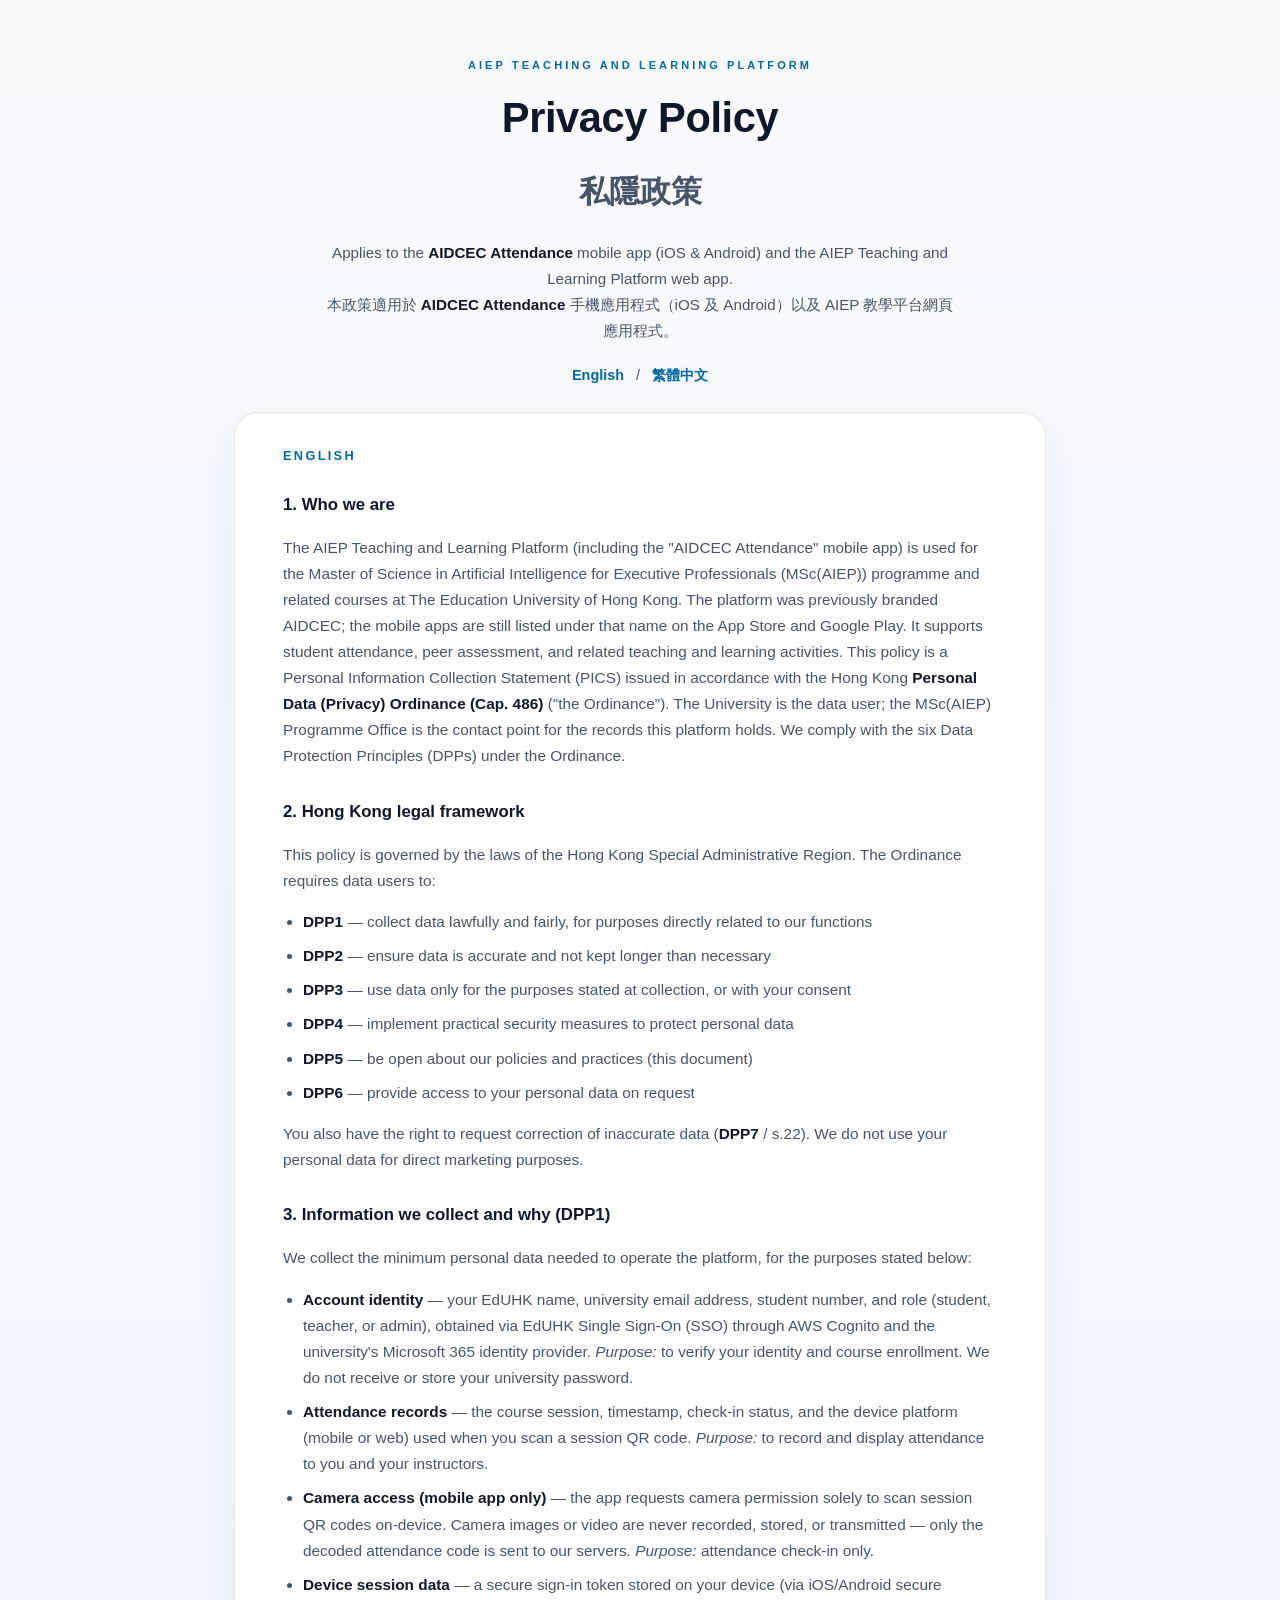
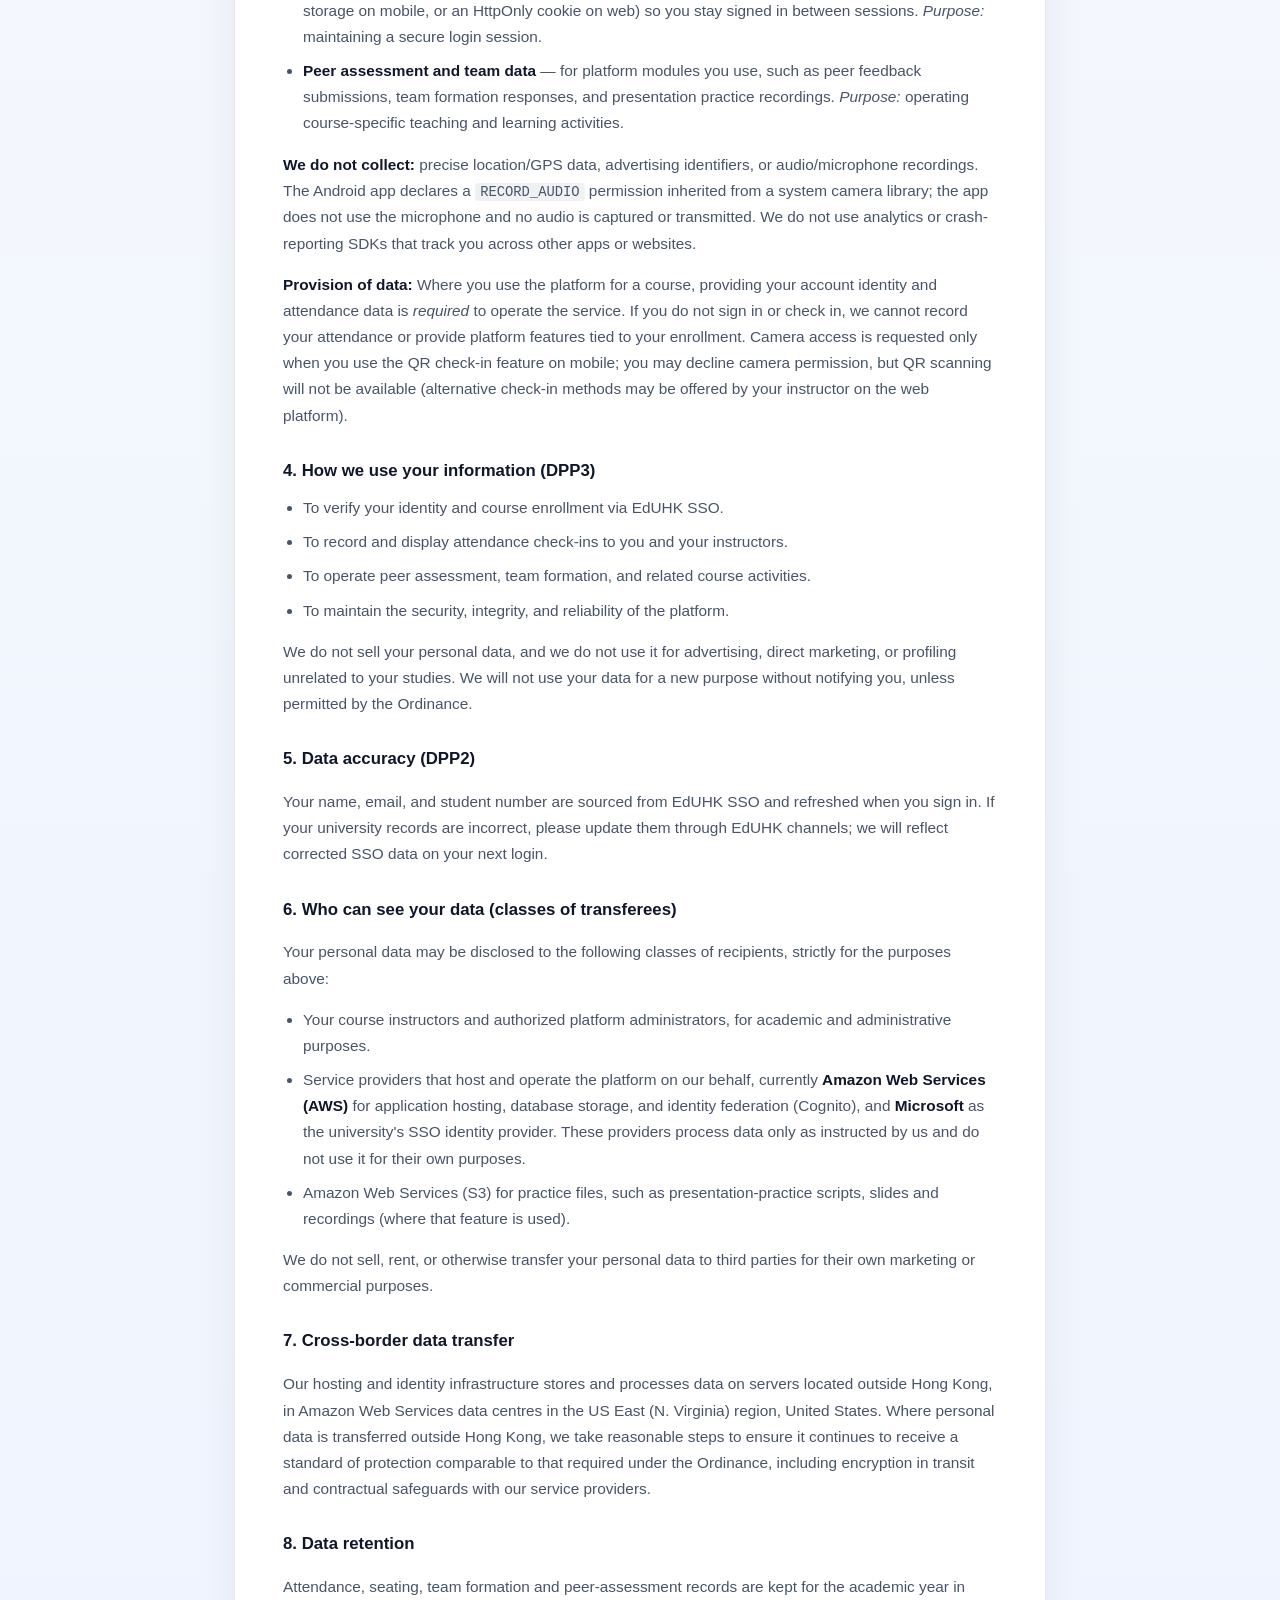
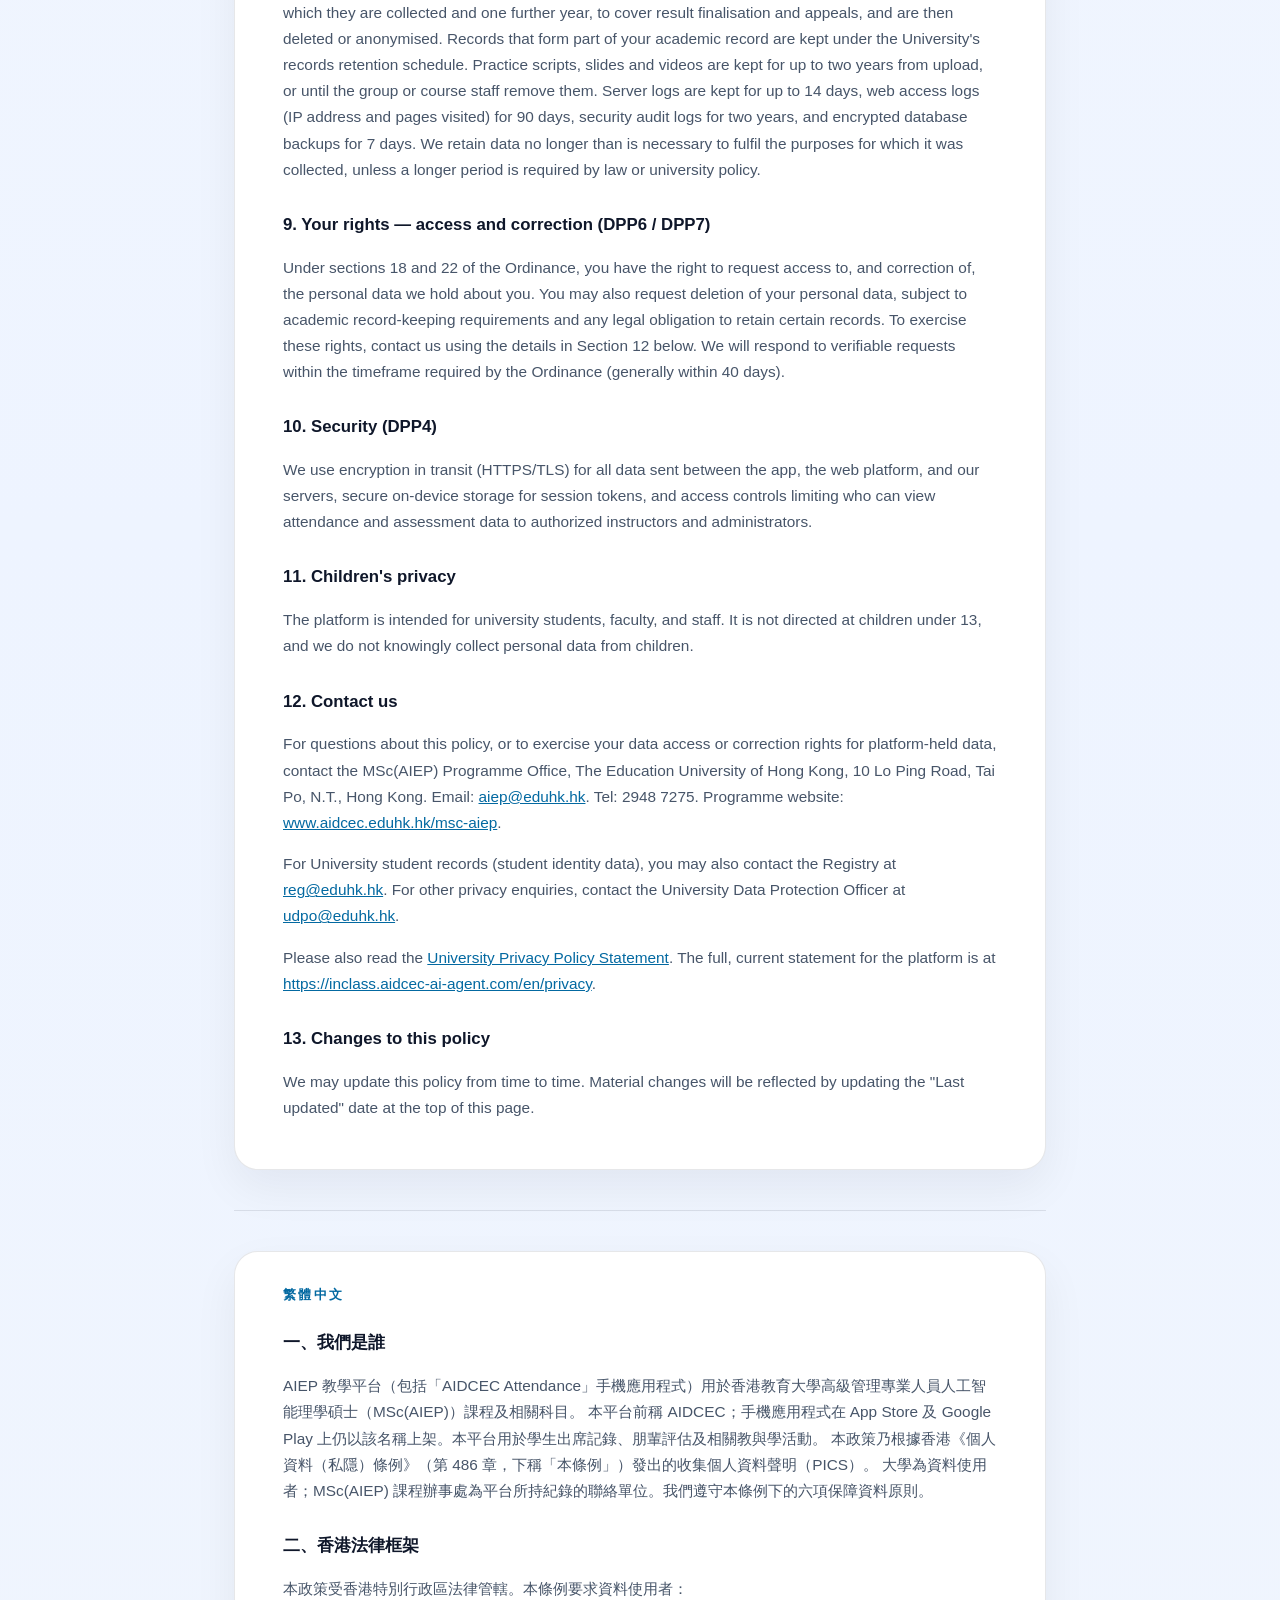
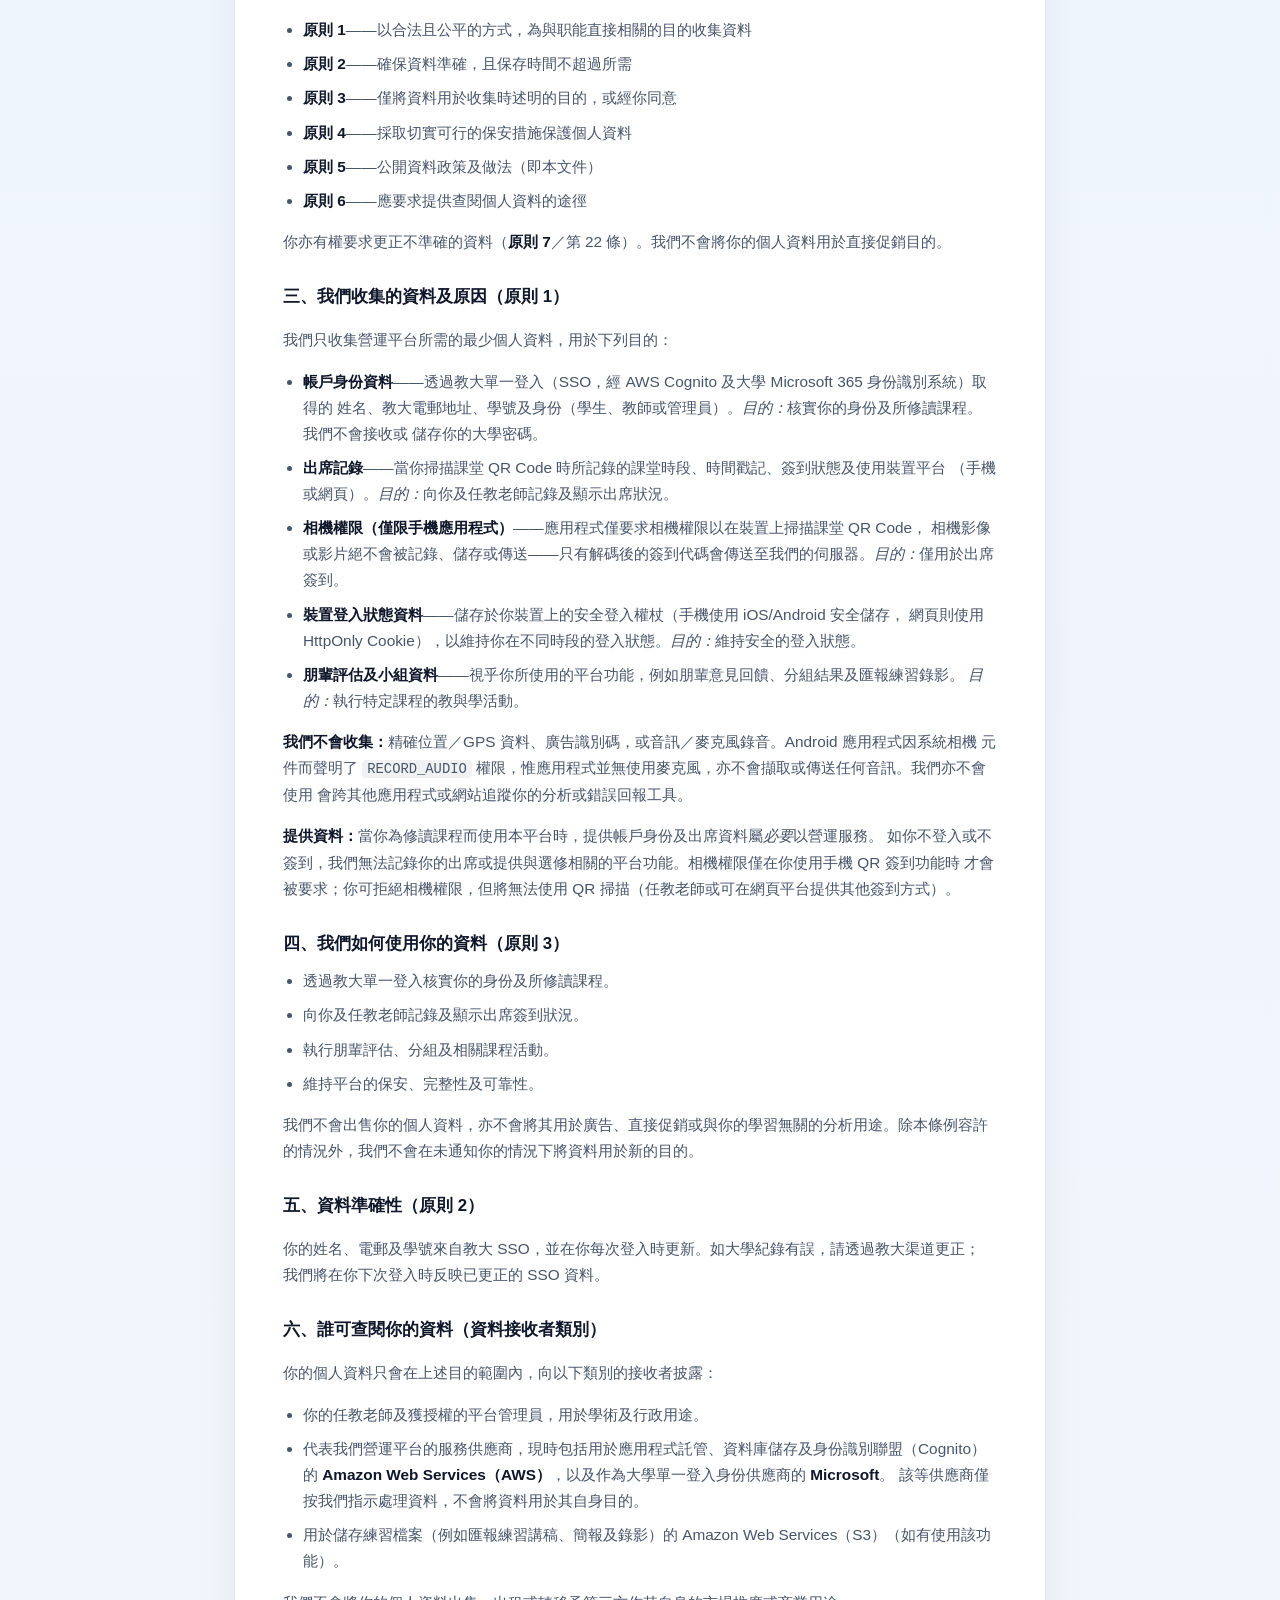
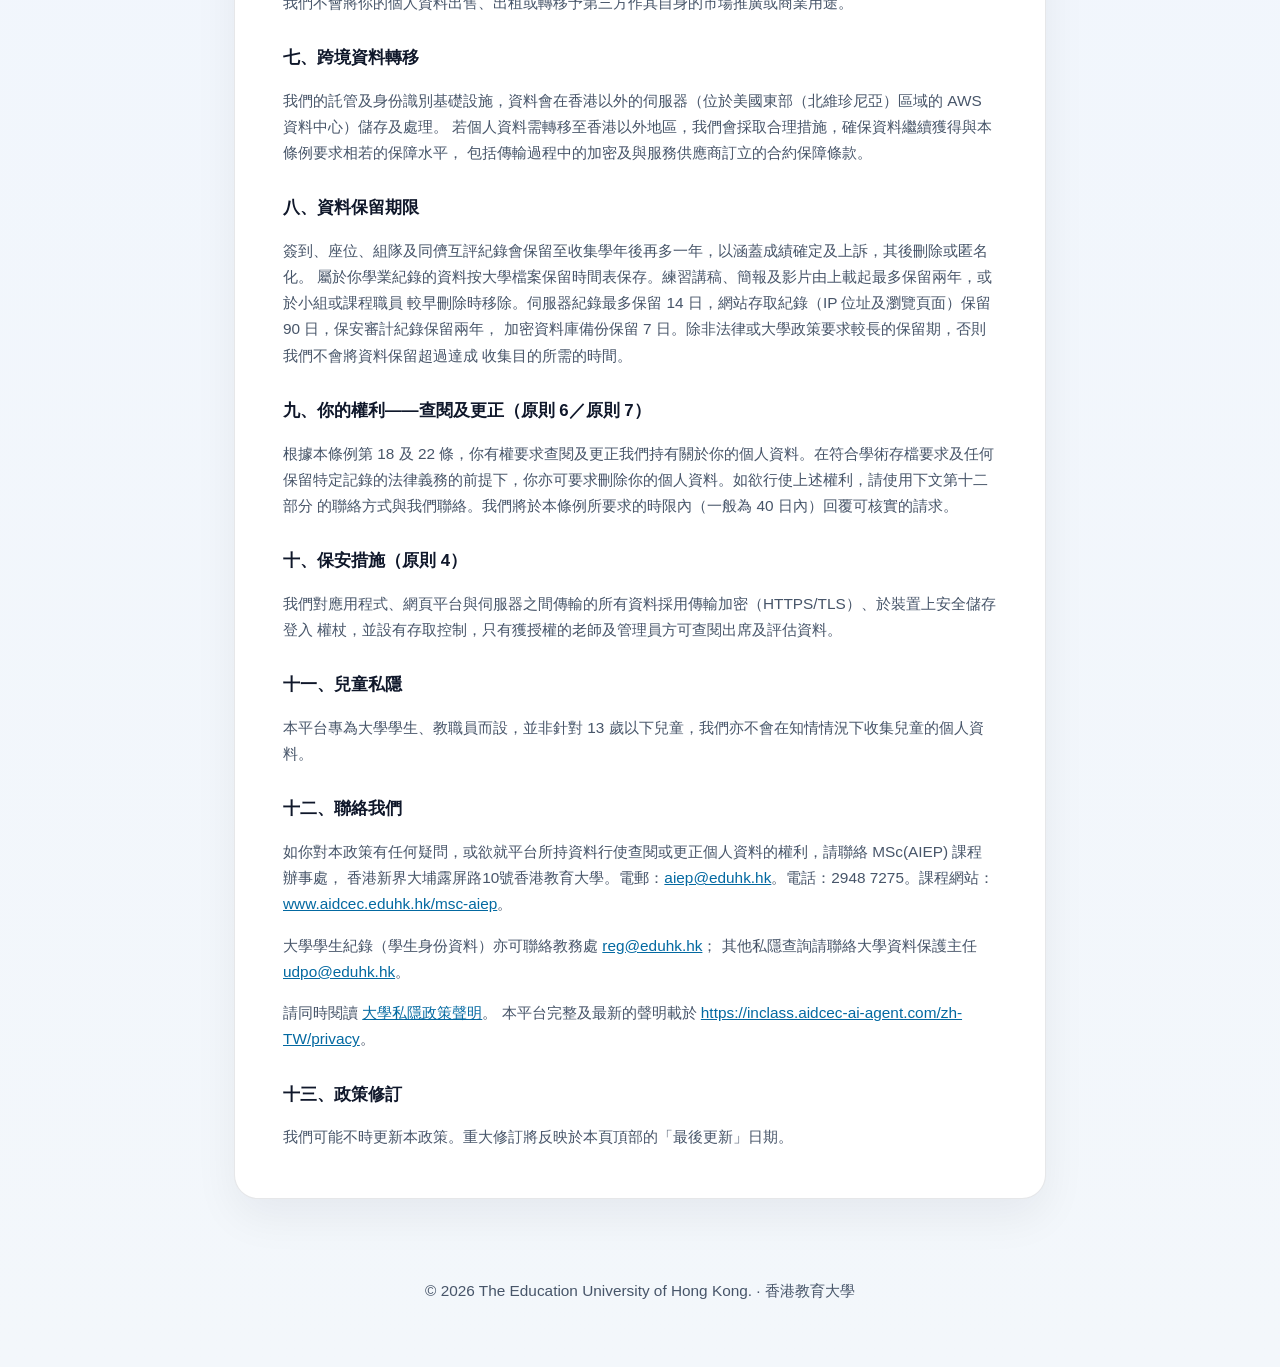
==== commit e92253db: "fix: remove the visible last-updated date from the PICS pages" ====
--- a/index.html
+++ b/index.html
@@ -12,7 +12,6 @@
     <p class="eyebrow">AIEP Teaching and Learning Platform</p>
     <h1>Privacy Policy<br /><span class="zh">私隱政策</span></h1>
     <p class="meta">
-      Last updated: 2 November 2026 &middot; 最後更新：2026 年 11 月 2 日<br />
       Applies to the <strong>AIDCEC Attendance</strong> mobile app (iOS &amp; Android) and the AIEP Teaching and Learning Platform web app.<br />
       本政策適用於 <strong>AIDCEC Attendance</strong> 手機應用程式（iOS 及 Android）以及 AIEP 教學平台網頁應用程式。
     </p>
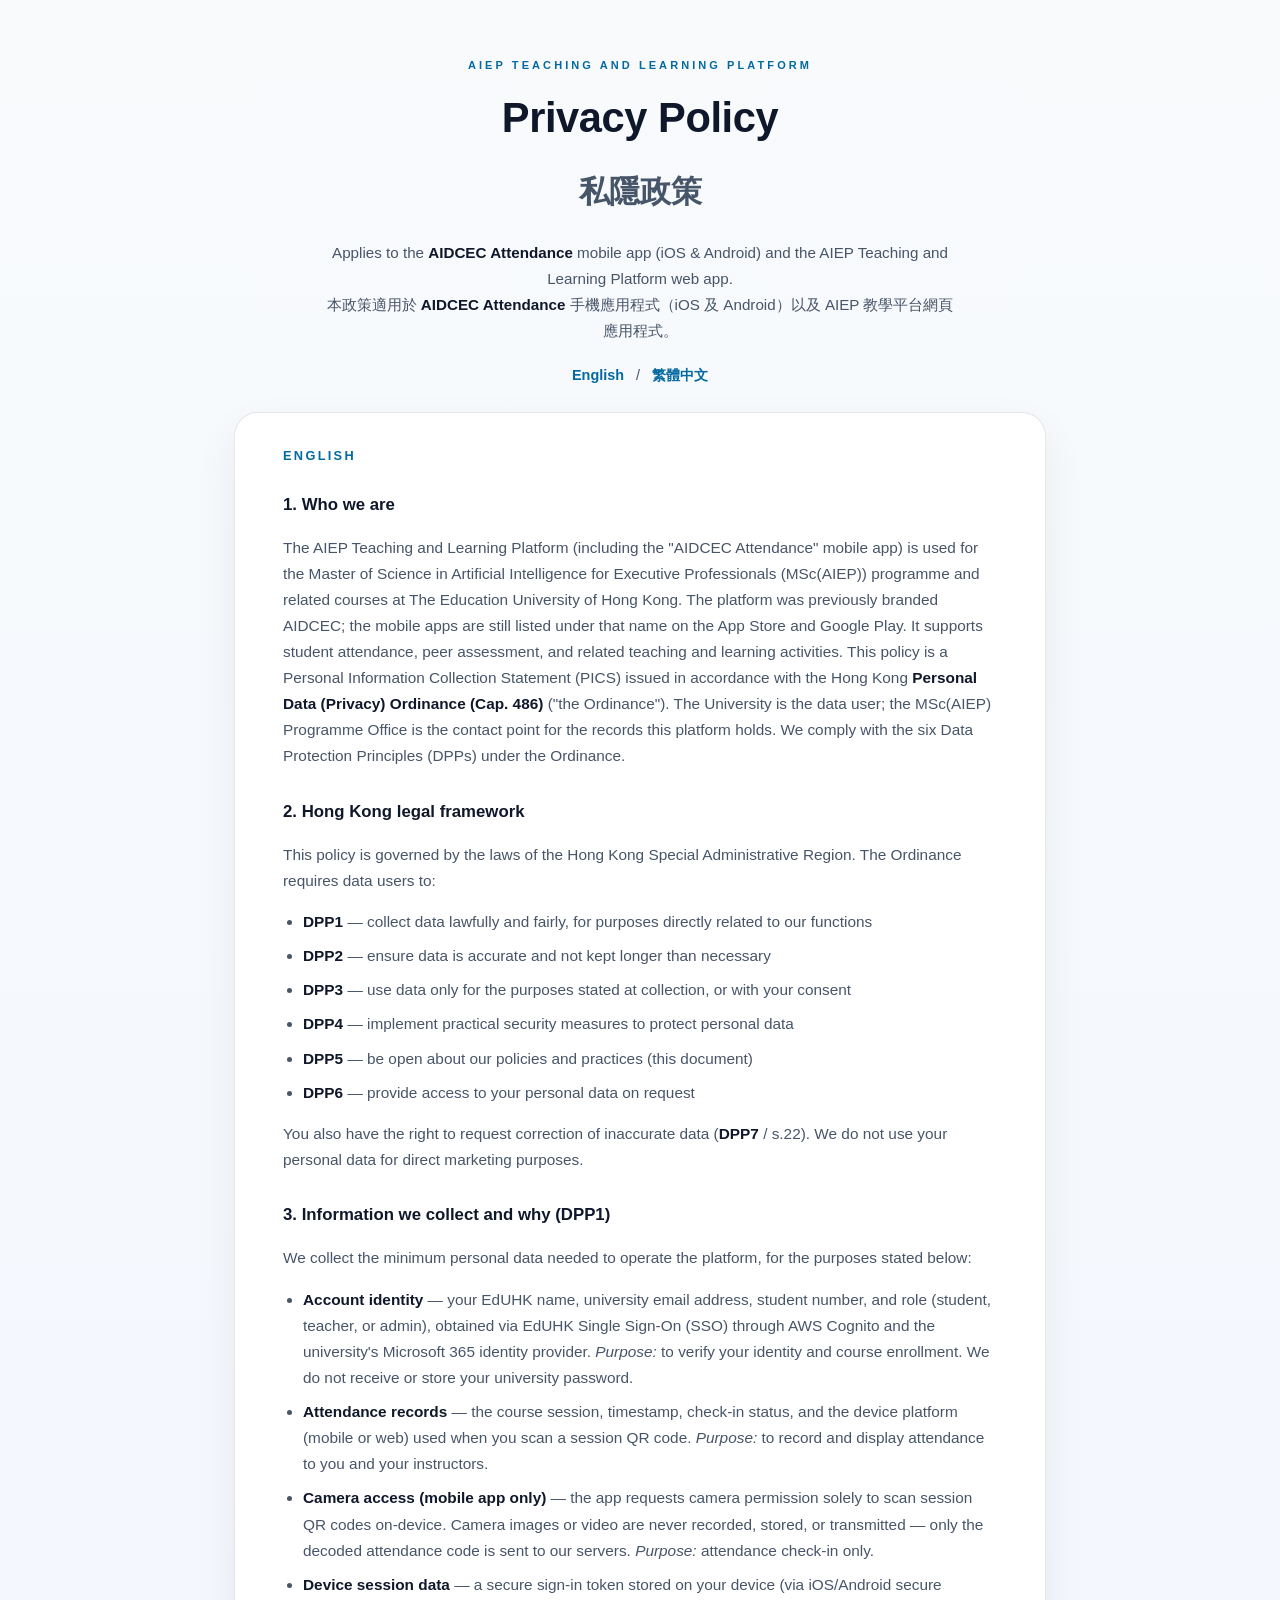
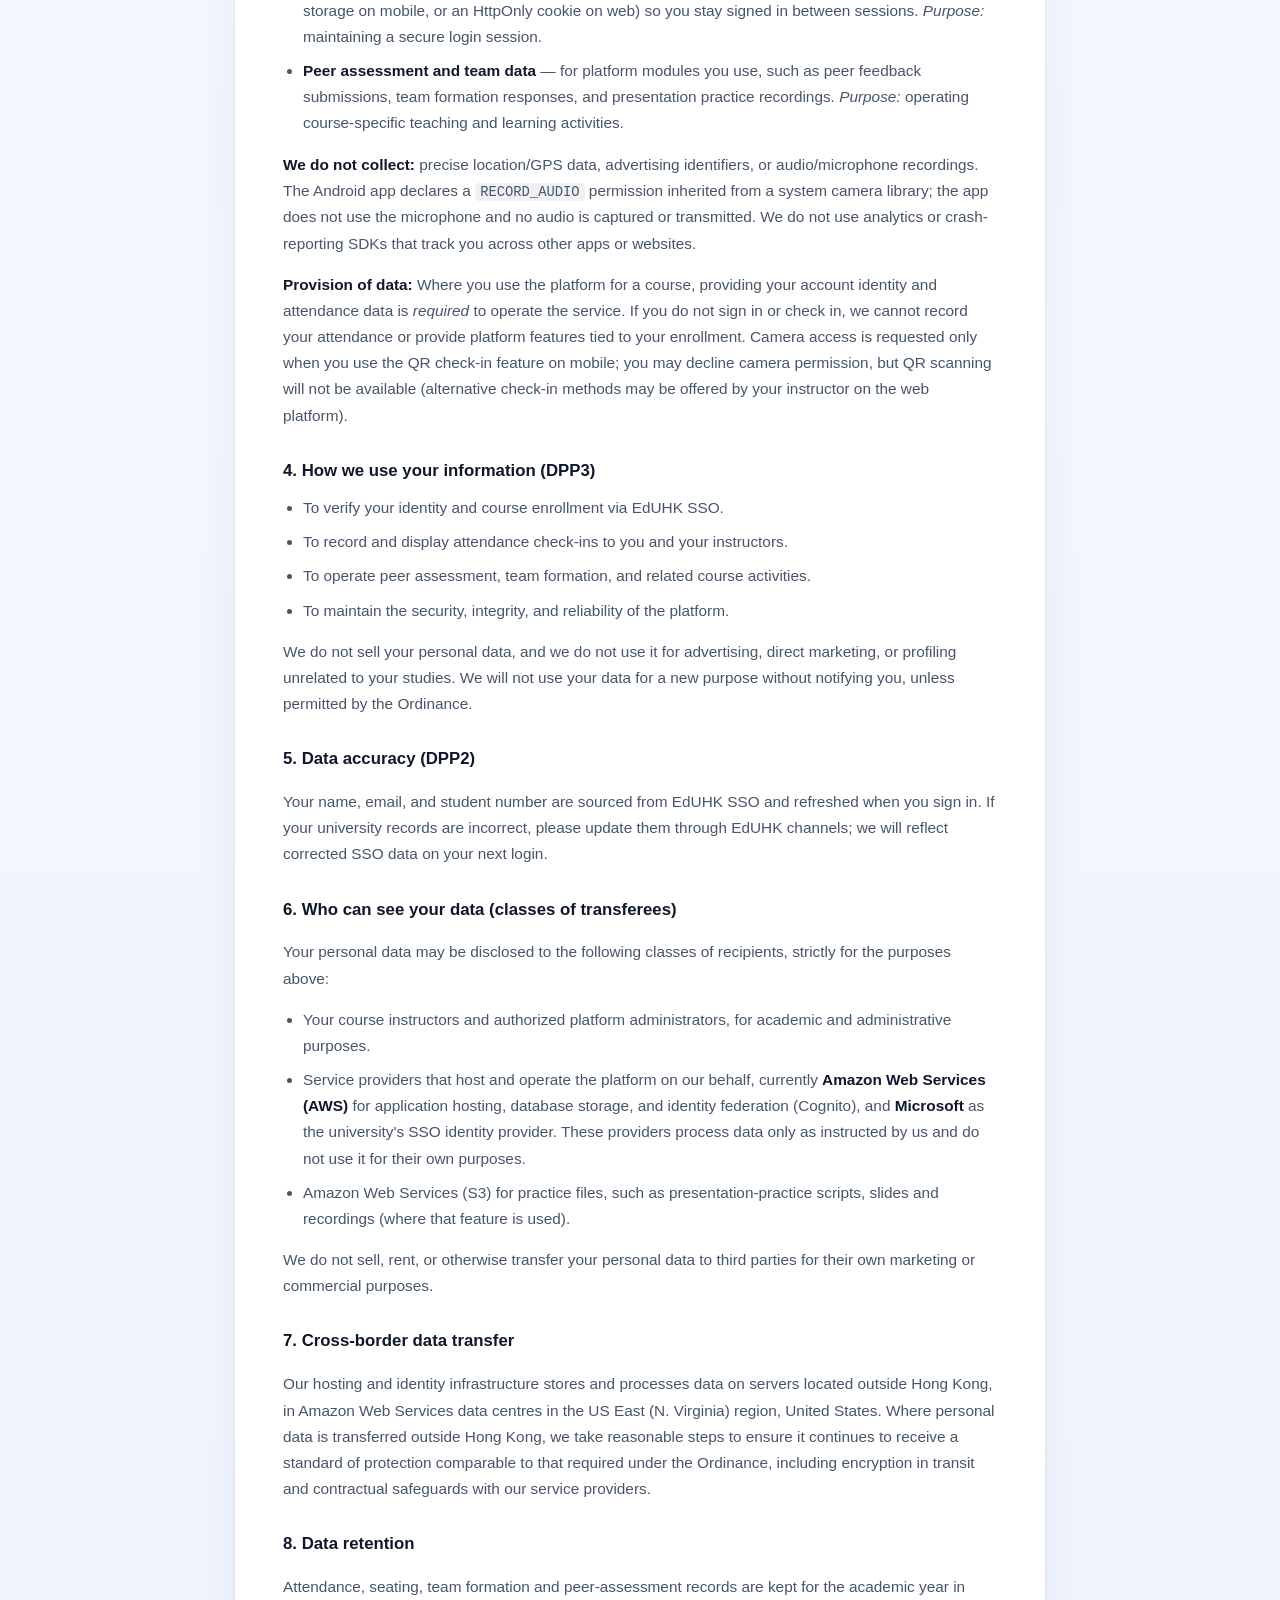
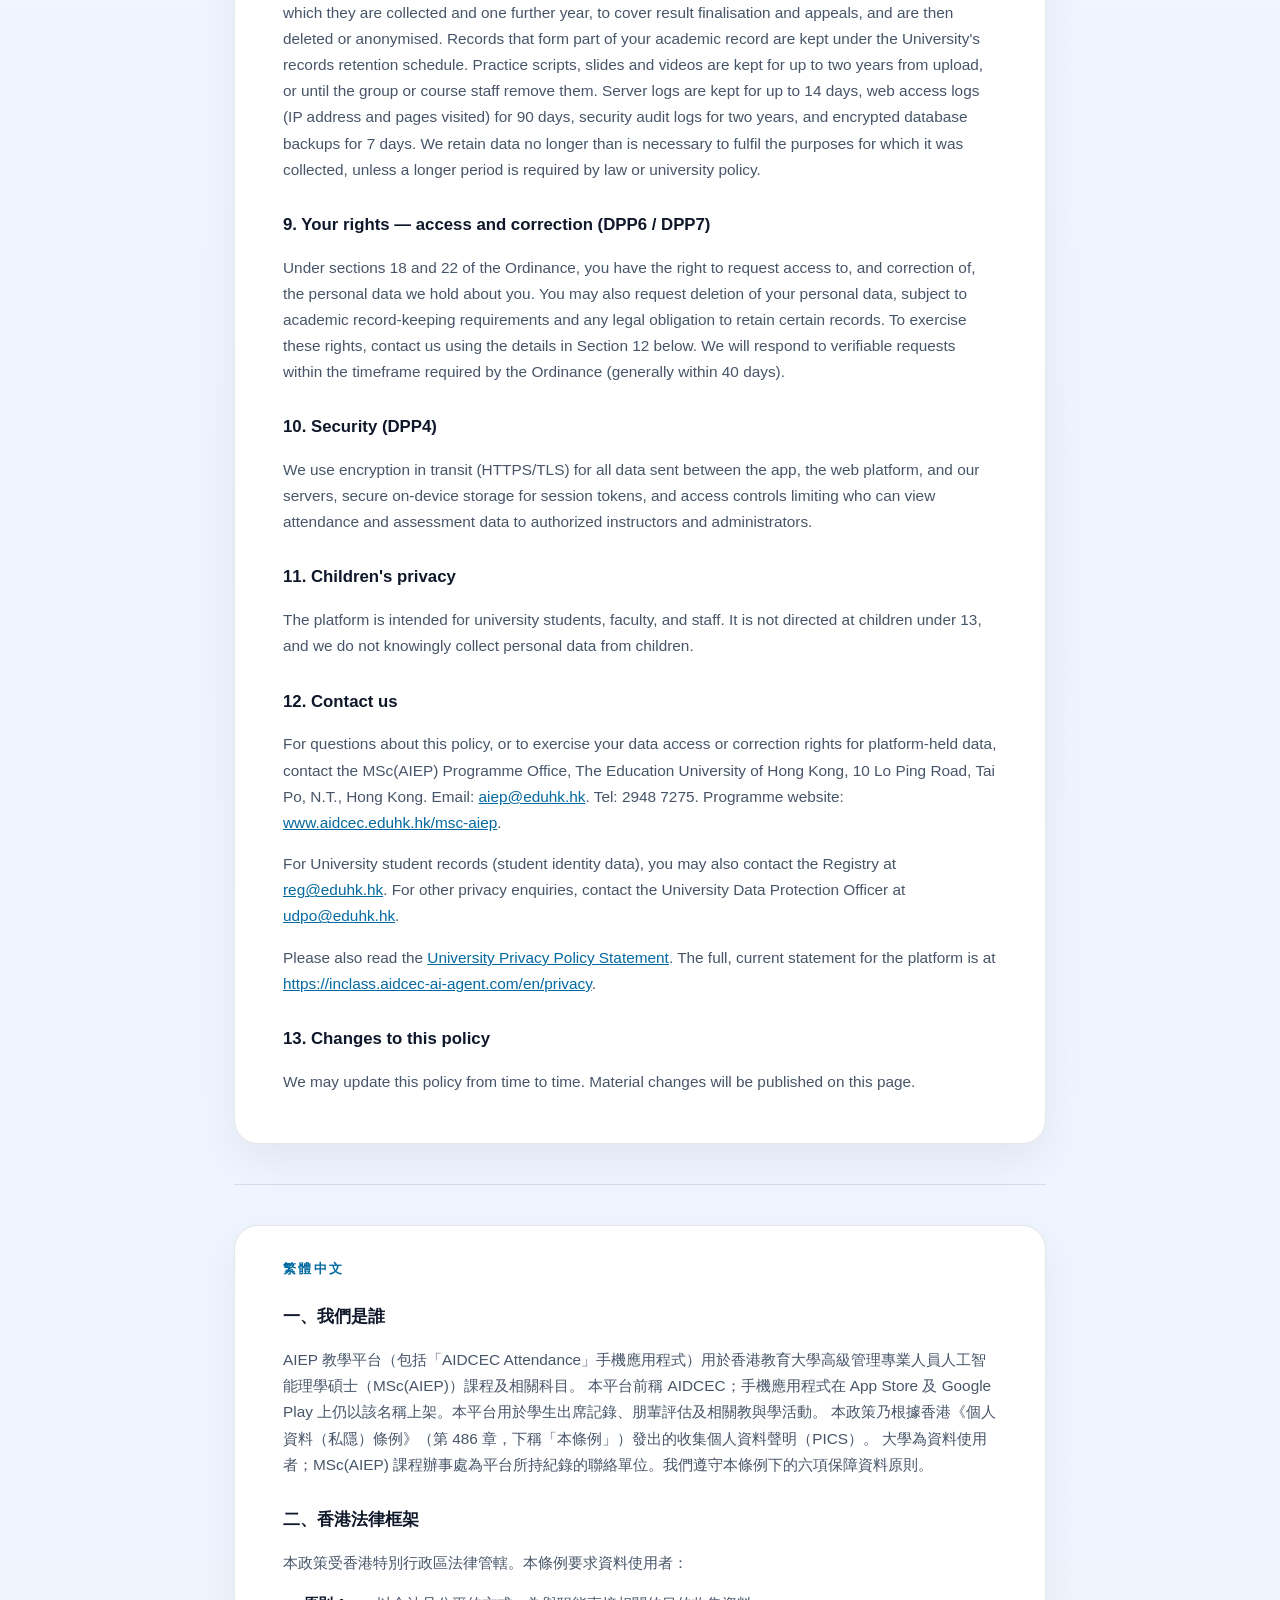
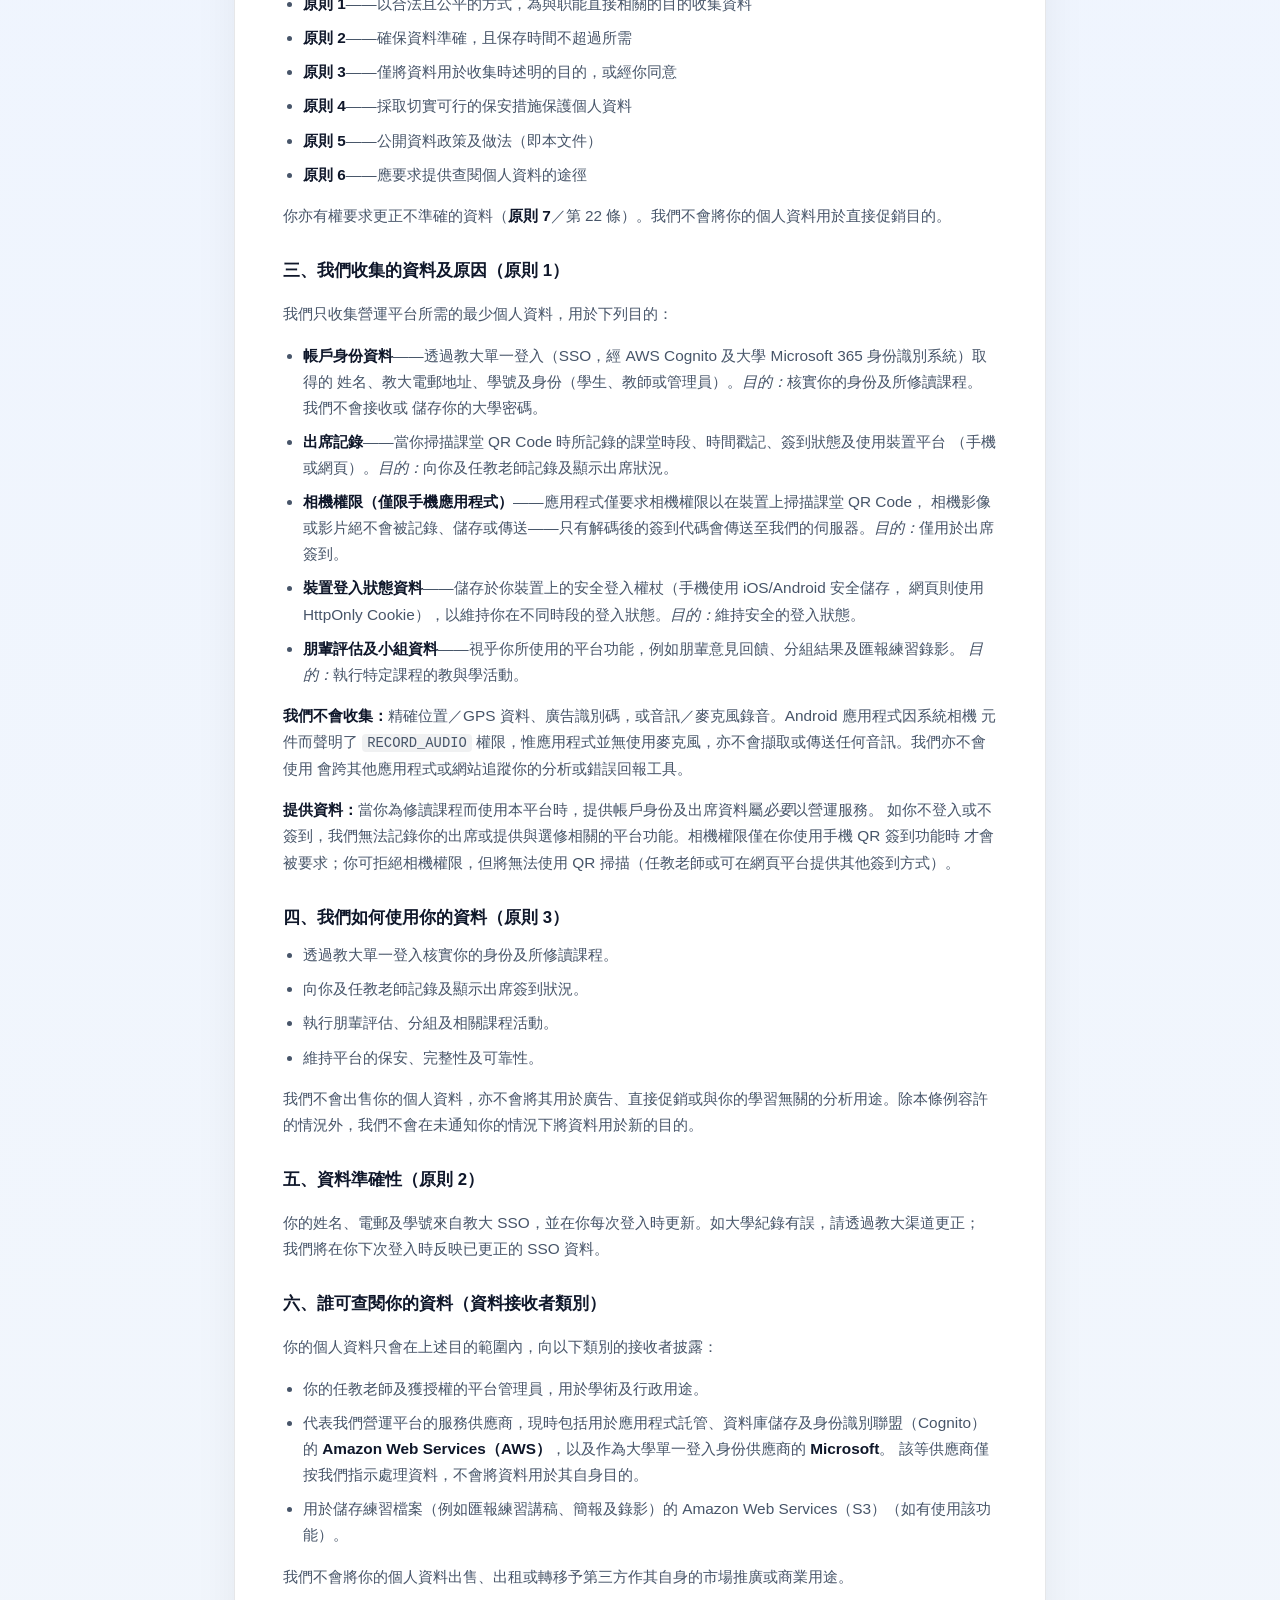
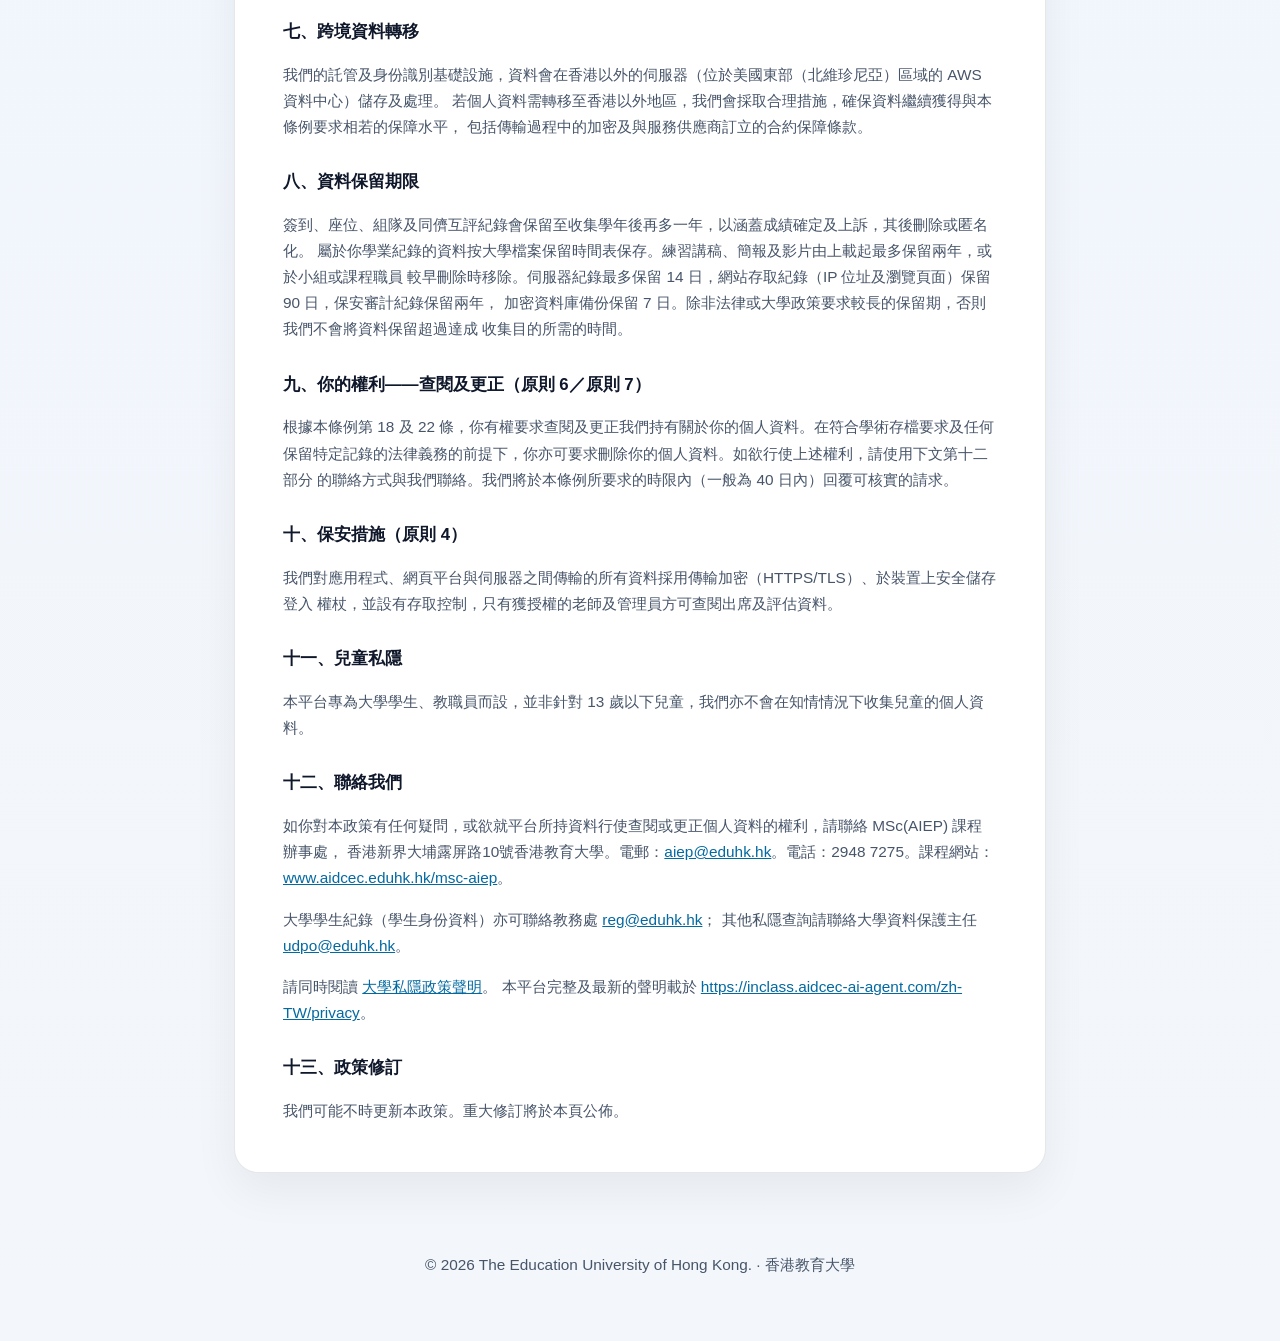
==== commit 9a681b27: "Remove the leftover reference to the last-updated date in section 13" ====
--- a/index.html
+++ b/index.html
@@ -224,8 +224,7 @@
       <section>
         <h3>13. Changes to this policy</h3>
         <p>
-          We may update this policy from time to time. Material changes will be reflected by updating the
-          "Last updated" date at the top of this page.
+          We may update this policy from time to time. Material changes will be published on this page.
         </p>
       </section>
     </article>
@@ -399,7 +398,7 @@
       <section>
         <h3>十三、政策修訂</h3>
         <p>
-          我們可能不時更新本政策。重大修訂將反映於本頁頂部的「最後更新」日期。
+          我們可能不時更新本政策。重大修訂將於本頁公佈。
         </p>
       </section>
     </article>
